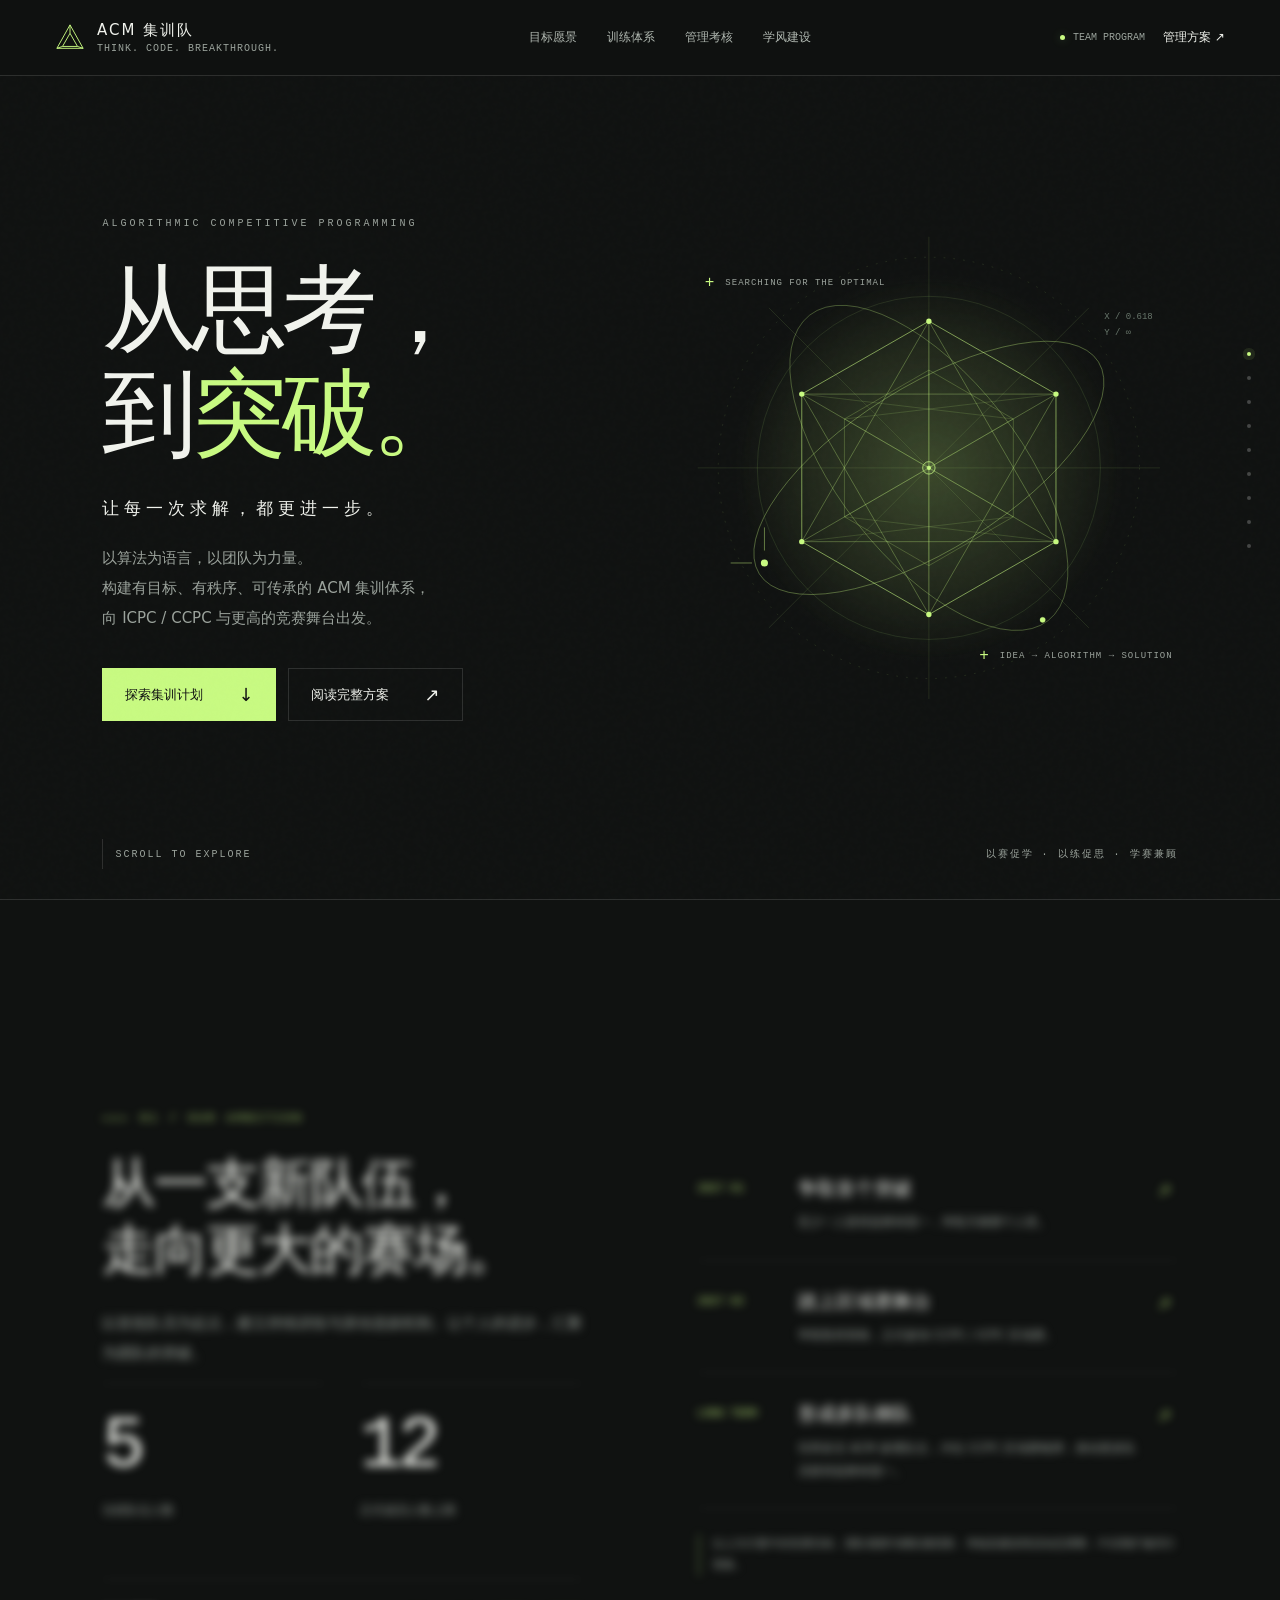
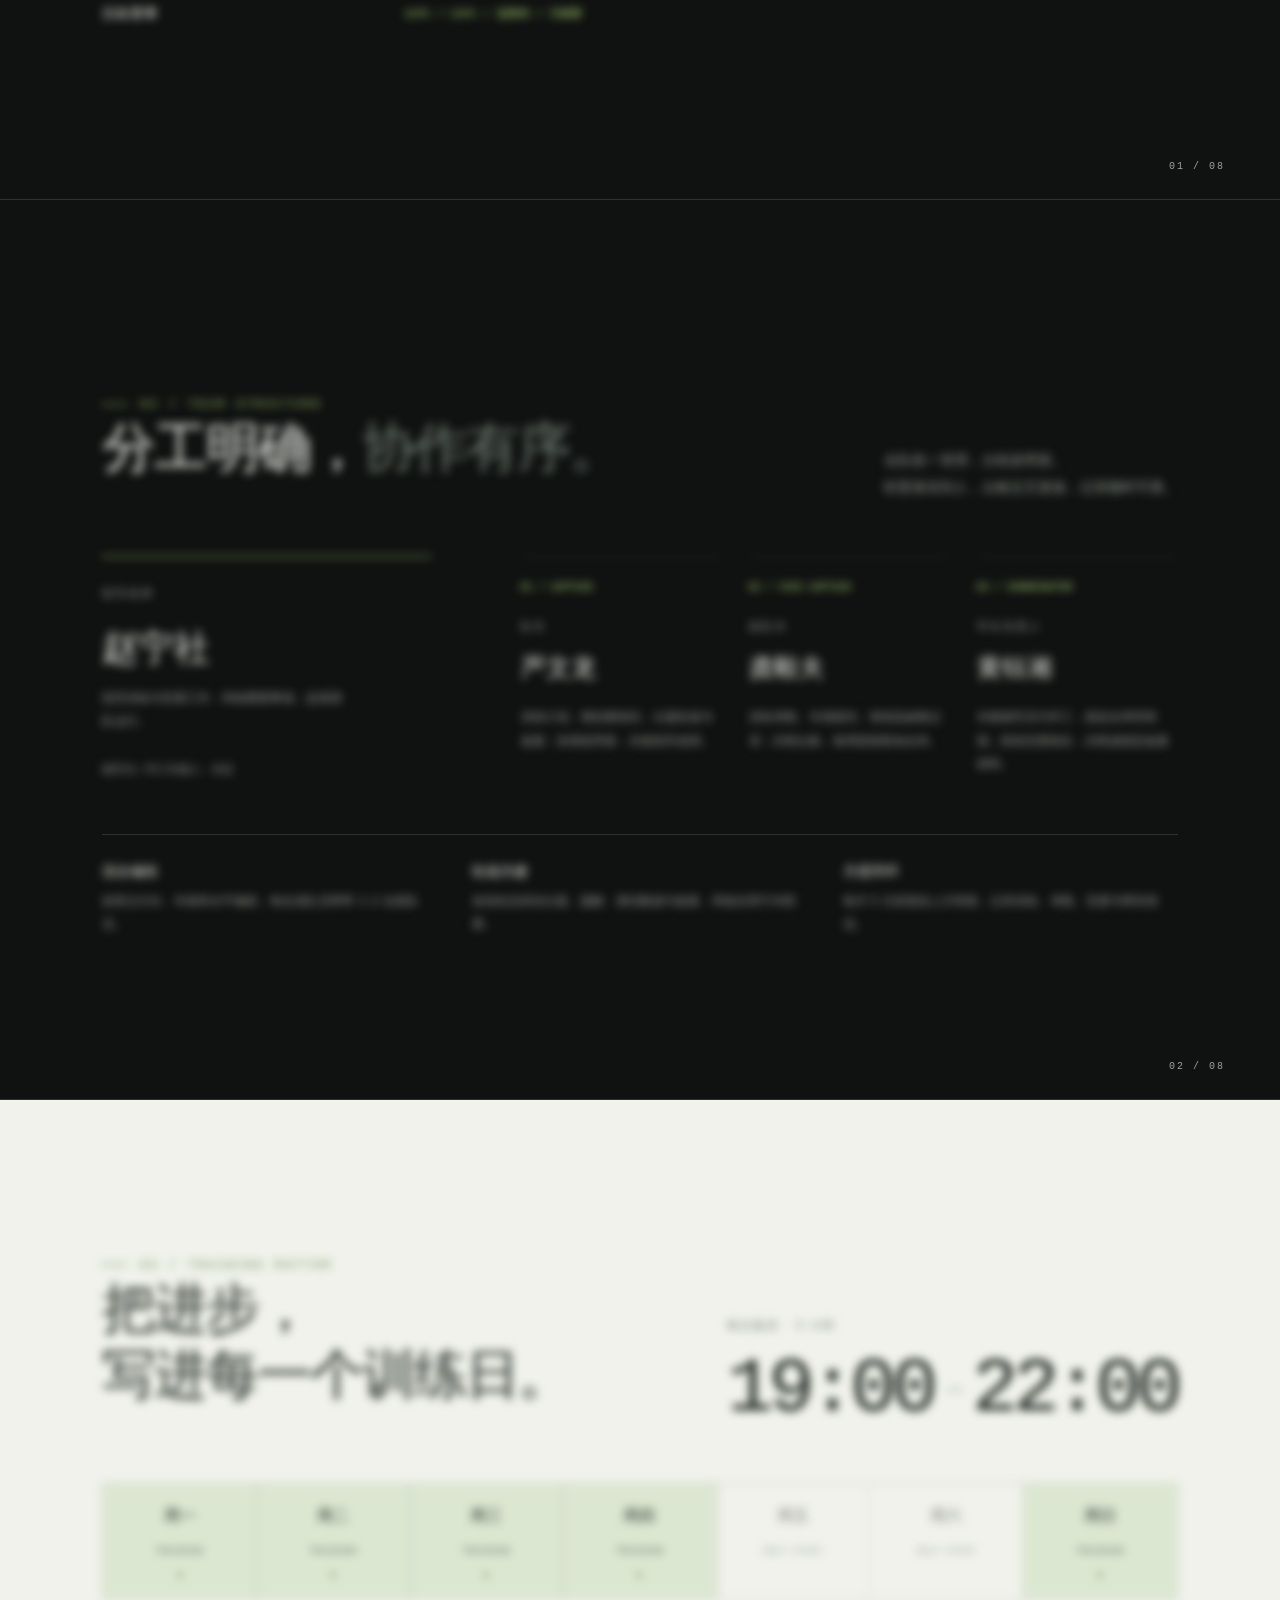
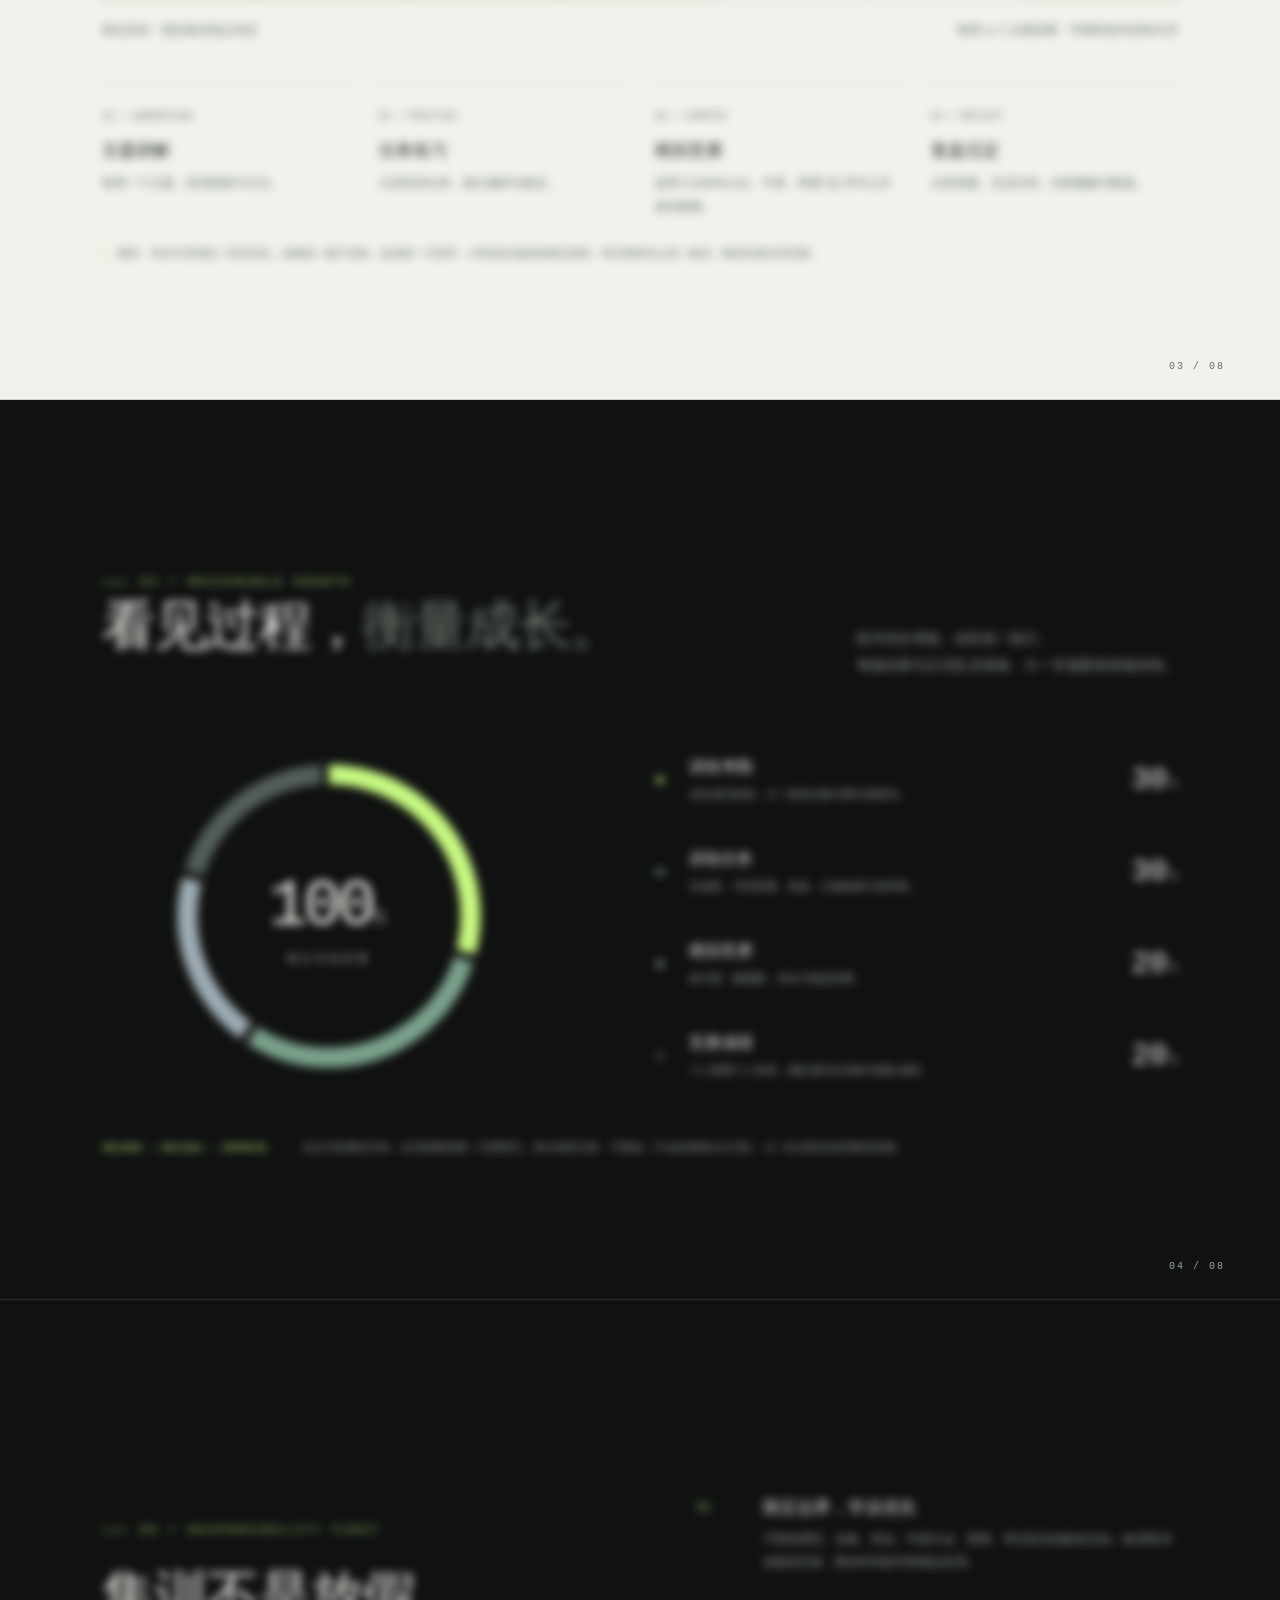
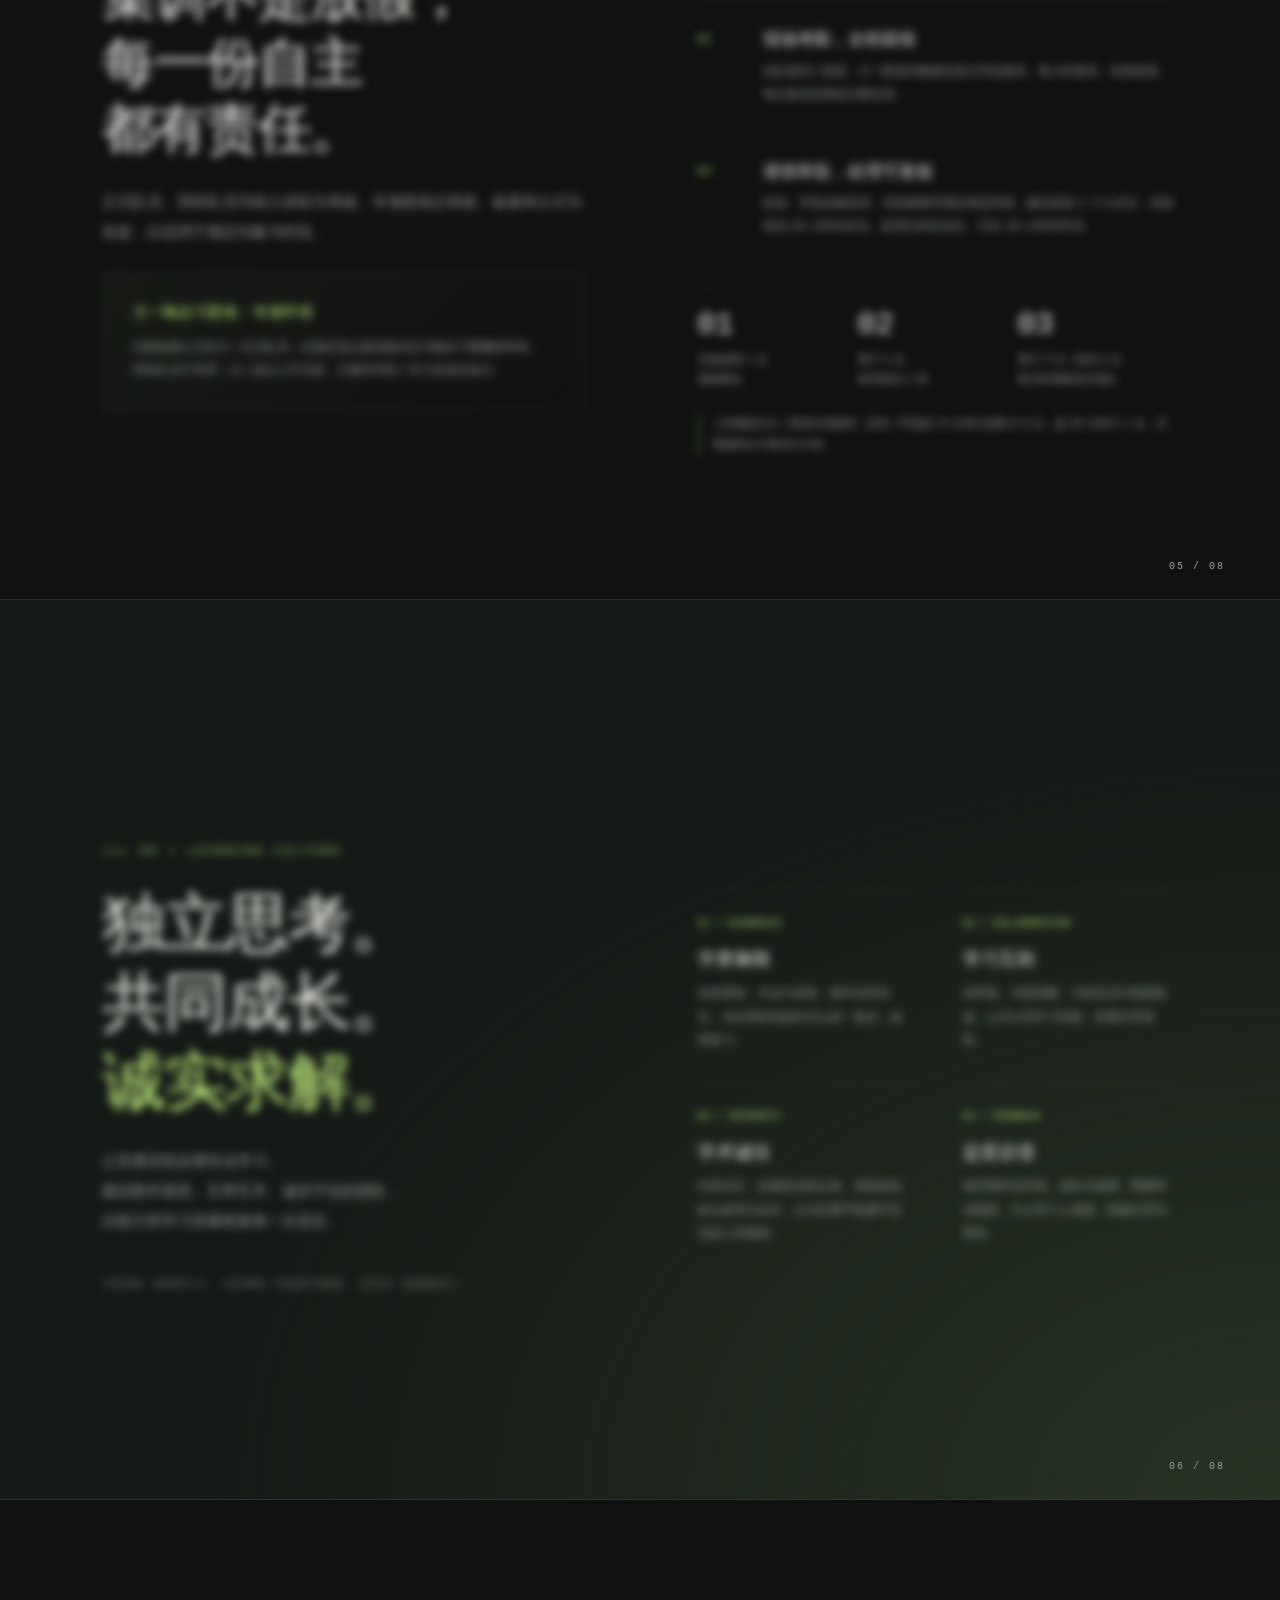
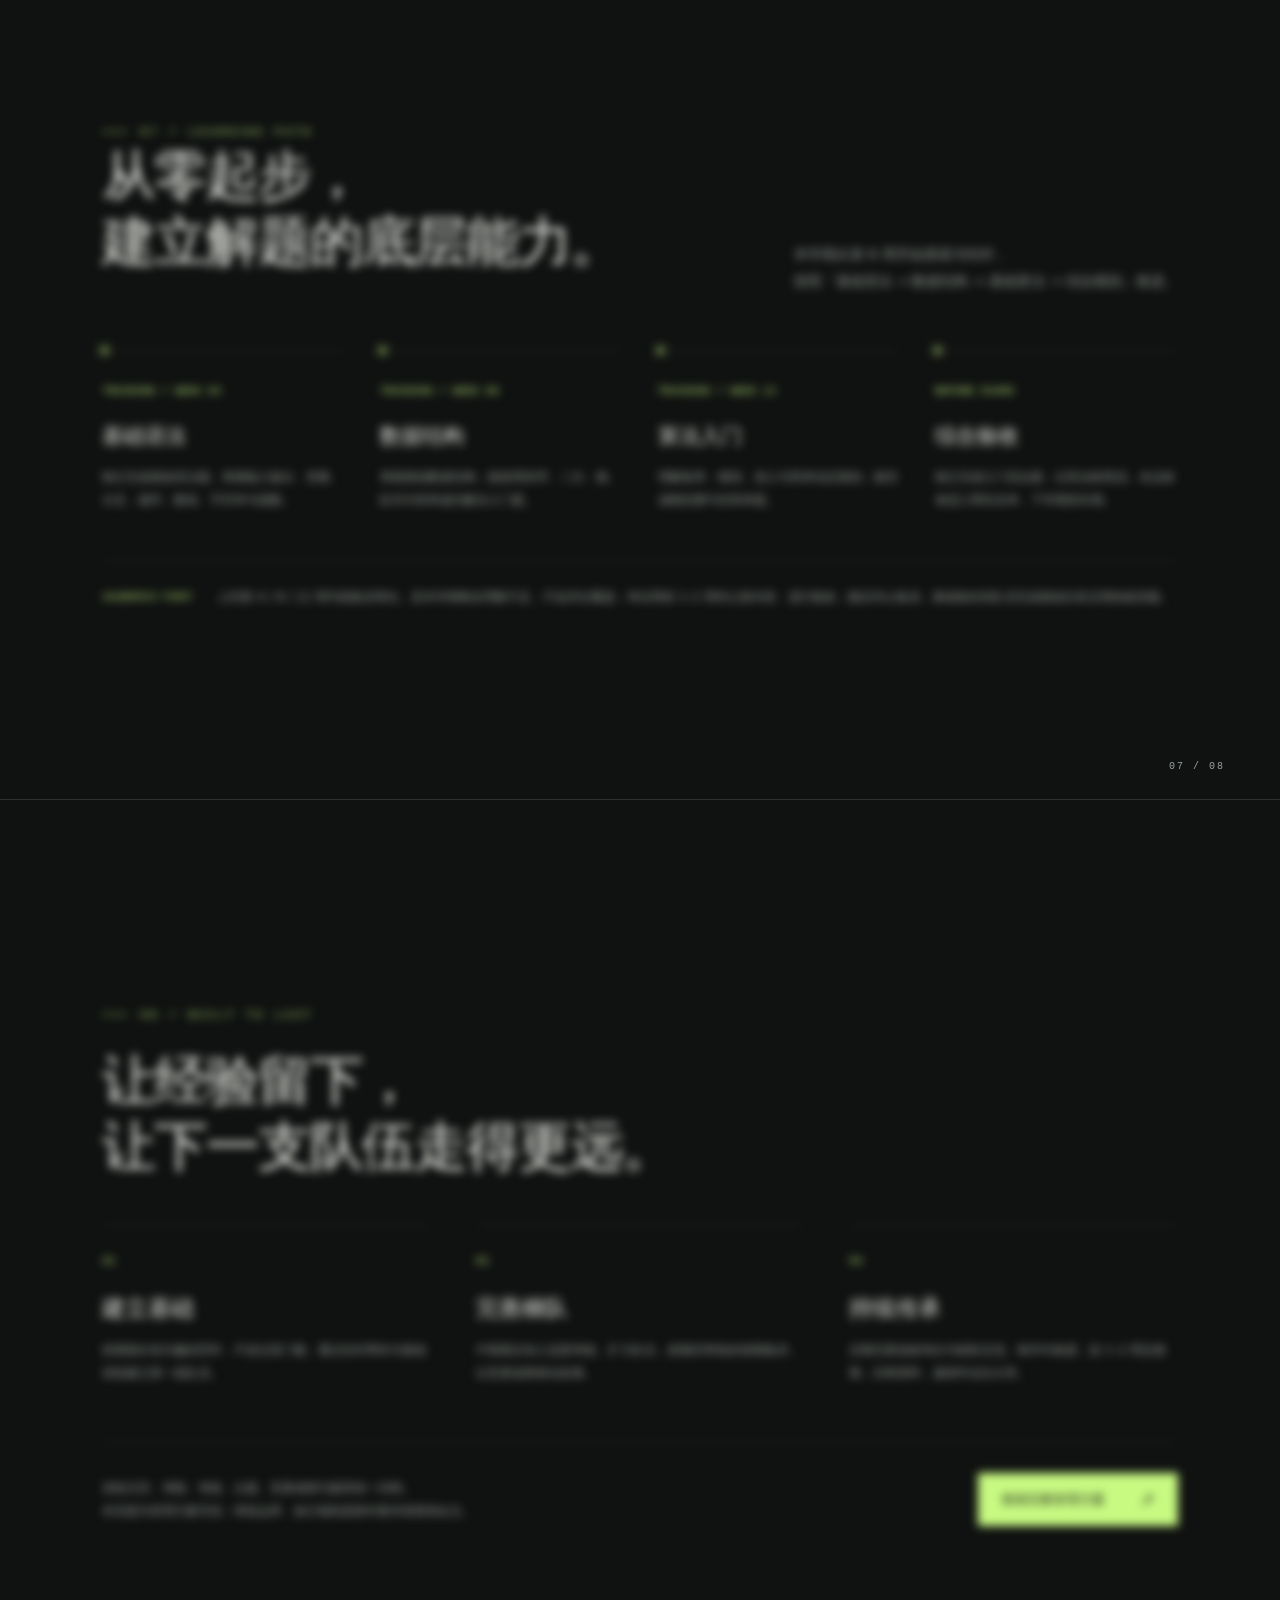
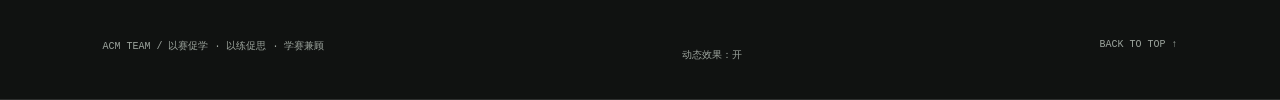
==== index.html @ f0e820d7 "Publish ACM team presentation website" ====
<!doctype html>
<html lang="zh-CN">
<head>
  <meta charset="utf-8">
  <meta name="viewport" content="width=device-width,initial-scale=1">
  <meta name="theme-color" content="#101211">
  <meta name="description" content="ACM集训队管理方案：以赛促学，以练促思。训练规划、组织管理、考核机制、学风建设与梯队传承。">
  <title>ACM 集训队 · 从思考，到突破</title>
  <style>
    :root{--bg:#101211;--fg:#f1f3ed;--muted:#9bA39c;--line:#ffffff20;--accent:#c8fa82;--mono:ui-monospace,SFMono-Regular,Consolas,monospace;--ease:cubic-bezier(.2,.75,.2,1)}
    *{box-sizing:border-box}html{scroll-behavior:smooth;scroll-snap-type:y proximity;scroll-padding-top:76px}body{margin:0;background:var(--bg);color:var(--fg);font-family:Inter,"PingFang SC","Microsoft YaHei",system-ui,sans-serif;-webkit-font-smoothing:antialiased}body:before{content:"";position:fixed;inset:0;pointer-events:none;opacity:.025;background-image:url("data:image/svg+xml,%3Csvg viewBox='0 0 180 180' xmlns='http://www.w3.org/2000/svg'%3E%3Cfilter id='n'%3E%3CfeTurbulence type='fractalNoise' baseFrequency='.9' numOctaves='3' stitchTiles='stitch'/%3E%3C/filter%3E%3Crect width='100%25' height='100%25' opacity='.6' filter='url(%23n)'/%3E%3C/svg%3E");z-index:10}a{color:inherit;text-decoration:none}button,input{font:inherit}button{cursor:pointer}button,a{-webkit-tap-highlight-color:transparent}button:focus-visible,a:focus-visible,input:focus-visible,summary:focus-visible{outline:2px solid var(--accent);outline-offset:6px}button{color:inherit}::selection{background:var(--accent);color:var(--bg)}.skip{position:fixed;top:-60px;left:24px;background:var(--accent);color:var(--bg);padding:12px;z-index:100}.skip:focus{top:12px}
    header{position:fixed;inset:0 0 auto;height:76px;display:flex;align-items:center;justify-content:space-between;padding:0 4.3vw;border-bottom:1px solid var(--line);background:#101211cc;backdrop-filter:blur(20px);z-index:40}.brand{display:flex;align-items:center;gap:12px;font-size:15px;letter-spacing:2px}.brand svg{width:30px;height:30px}.brand small{font:10px var(--mono);color:var(--muted);letter-spacing:1px;display:block;margin-top:3px}nav{display:flex;gap:30px;font-size:12px;color:#b1b8b1}nav a:hover,nav a.active{color:var(--accent)}.header-actions{display:flex;gap:18px;align-items:center}.text-button{border:0;background:none;padding:9px 0;font-size:12px}.text-button:hover{color:var(--accent)}.pill{display:flex;align-items:center;gap:8px;font:10px var(--mono);color:var(--muted)}.dot{width:5px;height:5px;background:var(--accent);border-radius:50%;box-shadow:0 0 10px #c8fa8250}.menu-toggle{display:none;background:none;border:0;font-size:19px}.progress{position:fixed;top:75px;left:0;width:100%;height:2px;background:var(--accent);transform:scaleX(0);transform-origin:left;z-index:45}.side-nav{position:fixed;right:22px;top:50%;transform:translateY(-50%);z-index:35;display:grid;gap:16px}.side-nav a{width:18px;height:8px;display:flex;align-items:center;justify-content:center}.side-nav a:after{content:"";width:4px;height:4px;border-radius:50%;background:#ffffff38;transition:.35s}.side-nav a.active:after{background:var(--accent);box-shadow:0 0 0 4px #c8fa8218}.section-number{position:absolute;right:4.3vw;bottom:27px;color:var(--muted);font:10px var(--mono);letter-spacing:2px}.panel{position:relative;min-height:100svh;padding:126px max(8vw,28px) 90px;display:flex;align-items:center;scroll-snap-align:start;overflow:hidden;border-bottom:1px solid var(--line)}.inner{width:100%;max-width:1320px;margin:auto}.eyebrow{font:11px var(--mono);letter-spacing:3px;color:var(--accent);display:flex;align-items:center;gap:13px;margin:0 0 27px}.eyebrow:before{content:"";width:25px;height:1px;background:currentColor}h1,h2,h3,p{margin-top:0}h1{font-size:clamp(60px,7.4vw,112px);line-height:1.1;font-weight:500;letter-spacing:-5px;margin-bottom:27px}h2{font-size:clamp(36px,4.2vw,62px);line-height:1.23;font-weight:500;letter-spacing:-2px;margin-bottom:25px}h3{font-size:19px;font-weight:500;line-height:1.6}p{font-size:14px;line-height:1.95;color:var(--muted)}.lead{font-size:15px;max-width:520px;line-height:2}.accent{color:var(--accent)}.dim{color:#6e7970}.btn{display:inline-flex;align-items:center;justify-content:space-between;gap:35px;padding:15px 22px;border:1px solid var(--line);background:transparent;font-size:13px;transition:background .25s,transform .25s,border-color .25s}.btn:hover{transform:translateY(-3px);border-color:var(--accent)}.btn.primary{background:var(--accent);border-color:var(--accent);color:var(--bg)}.btn.primary:hover{background:#ddffa9}.btn b{font-size:18px;font-weight:400}.actions{display:flex;gap:12px;margin-top:35px;flex-wrap:wrap}.mono{font-family:var(--mono)}
    .hero{padding-top:130px}.hero .inner{display:grid;grid-template-columns:1.12fr 1fr;align-items:center;gap:20px}.hero-copy{position:relative;z-index:2}.hero .tag{font:10px var(--mono);letter-spacing:3px;color:var(--muted);margin-bottom:28px}.hero h1 span{display:block}.hero-sub{font-size:17px;letter-spacing:5px;color:var(--fg);margin-bottom:18px}.hero-footer{position:absolute;left:8vw;right:8vw;bottom:30px;display:flex;justify-content:space-between;align-items:center;font:10px var(--mono);letter-spacing:2px;color:var(--muted)}.scroll-hint{display:flex;align-items:center;gap:12px}.scroll-line{height:30px;width:1px;background:var(--line);position:relative;overflow:hidden}.scroll-line:after{content:"";position:absolute;inset:-30px 0 auto;height:30px;background:var(--accent);animation:scrollFlow 2.8s infinite}.hero-visual{position:relative;aspect-ratio:1/1;max-width:550px;width:100%;justify-self:end}.hero-visual:before{content:"";position:absolute;inset:10%;border-radius:50%;background:radial-gradient(circle,#c8fa8210,transparent 68%);filter:blur(10px)}.hero-visual svg{height:100%;width:100%;overflow:visible}.orbital{transform-origin:280px 280px;animation:orbit 65s linear infinite}.orbital.reverse{animation-direction:reverse;animation-duration:90s}.core{transform-origin:280px 280px;animation:breathe 7s ease-in-out infinite}.visual-label{position:absolute;display:flex;align-items:center;gap:10px;color:var(--muted);font:9px var(--mono);letter-spacing:1px}.visual-label.top{top:11%;left:5%}.visual-label.bottom{bottom:11%;right:1%}.visual-label:before{content:"+";color:var(--accent);font-size:16px}.hero-visual .coordinate{position:absolute;right:5%;top:18%;font:9px var(--mono);line-height:1.8;color:#69776c}
    .split{display:grid;grid-template-columns:1fr 1fr;gap:9vw;align-items:center}.section-head{display:flex;justify-content:space-between;align-items:end;gap:45px;margin-bottom:50px}.section-head p{max-width:420px;margin-bottom:5px}.stats{display:grid;grid-template-columns:1fr 1fr;gap:35px}.stat{border-top:1px solid var(--line);padding:22px 0}.stat strong{font:clamp(42px,5.6vw,76px) var(--mono);font-weight:300;letter-spacing:-5px}.stat strong small{font-size:22px;letter-spacing:0;margin-left:5px}.stat p{margin:11px 0 0;font-size:12px}.big-goal{margin-top:34px;padding-top:25px;border-top:1px solid var(--line);display:flex;align-items:center;justify-content:space-between;font-size:14px}.big-goal .mono{font-size:11px;color:var(--accent)}.note{font-size:11px;line-height:1.9;color:var(--muted);padding-left:13px;border-left:2px solid #c8fa8250;margin-top:25px}.goal-list{display:grid;gap:0}.goal-item{padding:25px 0;border-bottom:1px solid var(--line);display:grid;grid-template-columns:80px 1fr 20px;gap:20px}.goal-item .year{font:11px var(--mono);color:var(--accent);padding-top:9px}.goal-item h3{margin-bottom:8px}.goal-item p{font-size:12px;margin:0}.goal-item .arrow{padding-top:8px;color:var(--accent)}
    .org{display:grid;grid-template-columns:1fr 2fr;gap:7vw}.mentor{padding-top:25px;border-top:1px solid var(--accent)}.mentor .role,.person .role{font-size:11px;letter-spacing:2px;color:var(--muted)}.mentor h3{font-size:36px;margin:18px 0 10px}.mentor p{font-size:12px;max-width:250px}.pending{font-size:11px;color:var(--muted);margin-top:28px}.people{display:grid;grid-template-columns:repeat(3,1fr);gap:27px}.person{padding-top:25px;border-top:1px solid var(--line)}.person .index{font:10px var(--mono);color:var(--accent);display:block;margin-bottom:22px}.person h3{font-size:25px;margin:14px 0 18px}.person p{font-size:12px}.org-bottom{margin-top:45px;padding-top:25px;border-top:1px solid var(--line);display:flex;justify-content:space-between;gap:35px}.org-bottom div{flex:1}.org-bottom h3{font-size:14px;margin-bottom:8px}.org-bottom p{font-size:12px;margin:0}
    .schedule{background:#f0f2eb;color:#18201a;--muted:#606e61;--line:#18201a28;--accent:#476c26}.schedule .week{display:grid;grid-template-columns:repeat(7,1fr);border:1px solid var(--line);margin:35px 0 22px}.day{padding:22px 10px;text-align:center;border-right:1px solid var(--line)}.day:last-child{border:0}.day b{font-size:16px;font-weight:500;display:block;margin-bottom:12px}.day span{font:10px var(--mono);color:var(--muted)}.day.training{background:#dce7d2}.day .day-dot{width:4px;height:4px;background:#476c26;display:block;border-radius:50%;margin:15px auto 0}.day.rest{opacity:.55}.schedule-meta{display:flex;justify-content:space-between;gap:25px;font-size:12px;color:var(--muted)}.time{font-size:clamp(46px,6vw,85px);letter-spacing:-5px;font-weight:300;white-space:nowrap}.time span{font-size:24px;color:#9da79b;display:inline-block;vertical-align:middle;margin:0 15px}.training-flow{display:grid;grid-template-columns:repeat(4,1fr);gap:30px;margin-top:45px}.flow-item{padding-top:19px;border-top:1px solid var(--line)}.flow-item span{font:10px var(--mono);color:var(--muted)}.flow-item h3{font-size:17px;margin:14px 0 8px}.flow-item p{font-size:12px;margin:0}
    .score-layout{display:grid;grid-template-columns:1fr 1.15fr;gap:8vw;align-items:center}.score-ring{position:relative;width:min(340px,90%);aspect-ratio:1;margin:auto}.score-ring svg{width:100%;height:100%;transform:rotate(-90deg)}.score-ring circle{fill:none;stroke-width:14;stroke-dasharray:var(--dash);stroke-dashoffset:var(--offset);transition:stroke-dasharray 1.5s var(--ease)}.ring-center{position:absolute;inset:0;display:grid;place-content:center;text-align:center}.ring-center strong{font:64px var(--mono);font-weight:300;letter-spacing:-4px}.ring-center span{font-size:11px;color:var(--muted);letter-spacing:3px;margin-top:8px}.weight-row{display:grid;grid-template-columns:15px 1fr 65px;align-items:center;gap:17px;padding:20px 0;border-bottom:1px solid var(--line)}.swatch{width:6px;height:6px}.weight-row h3{font-size:16px;margin:0 0 4px}.weight-row p{font-size:11px;margin:0}.weight-row strong{font:30px var(--mono);text-align:right;font-weight:300}.weight-row strong small{font-size:12px;margin-left:3px;color:var(--muted)}.score-foot{margin-top:35px;display:flex;gap:35px;align-items:center}.score-foot span{font-size:11px;color:var(--accent);white-space:nowrap}.score-foot p{font-size:11px;margin:0}
    .boundary{padding:25px 0;border-top:1px solid var(--line);display:grid;grid-template-columns:45px 1fr;gap:20px}.boundary .n{font:11px var(--mono);color:var(--accent);padding-top:7px}.boundary h3{margin-bottom:7px;font-size:17px}.boundary p{font-size:12px;margin:0}.exemption{padding:27px 30px;border:1px solid var(--line);background:linear-gradient(135deg,#c8fa8209,transparent);margin-top:25px}.exemption h3{font-size:15px;color:var(--accent);margin-bottom:12px}.exemption p{font-size:12px;margin:0}.discipline{display:grid;grid-template-columns:repeat(3,1fr);gap:0;border-top:1px solid var(--line);margin-top:25px}.discipline div{padding:18px 10px 0 0}.discipline strong{font:30px var(--mono);font-weight:400}.discipline span{font-size:11px;color:var(--muted);display:block;line-height:1.8;margin-top:8px}
    .culture{background:radial-gradient(ellipse at 100% 100%,#283324 0,transparent 60%),#151a16}.culture h2{font-size:clamp(40px,5vw,74px)}.culture-grid{display:grid;grid-template-columns:repeat(2,1fr);gap:30px 50px}.culture-item{padding-top:20px;border-top:1px solid var(--line)}.culture-item span{font:10px var(--mono);color:var(--accent)}.culture-item h3{font-size:18px;margin:15px 0 9px}.culture-item p{font-size:12px;margin:0}.culture-caption{font:11px var(--mono);letter-spacing:2px;color:var(--muted);margin-top:42px}
    .timeline{display:grid;grid-template-columns:repeat(4,1fr);gap:35px;margin-top:50px}.milestone{position:relative;padding-top:28px;border-top:1px solid var(--line)}.milestone:before{content:"";position:absolute;top:-3px;left:0;width:5px;height:5px;background:var(--accent);box-shadow:0 0 0 5px #c8fa8210}.milestone .when{font:11px var(--mono);color:var(--accent)}.milestone h3{font-size:21px;margin:22px 0 12px}.milestone p{font-size:12px;margin:0}.semester-note{display:flex;gap:25px;border-top:1px solid var(--line);margin-top:48px;padding-top:24px;align-items:center}.semester-note strong{font:10px var(--mono);color:var(--accent);white-space:nowrap}.semester-note p{font-size:12px;margin:0}.handoff{display:grid;grid-template-columns:repeat(3,1fr);gap:45px;margin:45px 0}.handoff-item{border-top:1px solid var(--line);padding-top:23px}.handoff-item span{font:11px var(--mono);color:var(--accent)}.handoff-item h3{font-size:23px;margin:22px 0 12px}.handoff-item p{font-size:12px}.ending{display:flex;align-items:center;justify-content:space-between;padding-top:30px;border-top:1px solid var(--line);gap:30px}.ending p{font-size:12px;max-width:500px;margin:0}.footer{position:absolute;left:8vw;right:8vw;bottom:28px;display:flex;justify-content:space-between;gap:20px;font:10px var(--mono);color:var(--muted)}.footer button{font-size:10px}.footer a:hover{color:var(--accent)}
    .reveal{transition:opacity .95s var(--ease),transform .95s var(--ease),filter .95s var(--ease);transition-delay:var(--delay,0ms)}.js .panel:not(.seen) .reveal{opacity:0;transform:translateY(35px);filter:blur(5px)}.js .panel[data-enter="side"]:not(.seen) .reveal{transform:translateX(42px)}.js .panel[data-enter="scale"]:not(.seen) .reveal{transform:translateY(25px) scale(.96)}.js .panel.seen .reveal{opacity:1;transform:none;filter:none}.js .hero .hero-visual{transition:opacity 1.6s,transform 1.6s var(--ease);transition-delay:150ms}.js .hero:not(.seen) .hero-visual{opacity:0;transform:scale(.85) rotate(-8deg)}.motion-off *, .motion-off *:before,.motion-off *:after{animation:none!important;transition:none!important;scroll-behavior:auto!important}.motion-off .reveal{opacity:1!important;transform:none!important;filter:none!important}
    dialog{width:min(1040px,calc(100vw - 32px));height:min(90svh,960px);max-height:90svh;border:1px solid #ffffff28;background:#171b18;color:var(--fg);padding:0;box-shadow:0 30px 140px #0009;overflow:hidden}dialog::backdrop{background:#050806cb;backdrop-filter:blur(12px)}.reader-head{padding:23px 28px;display:flex;justify-content:space-between;align-items:center;border-bottom:1px solid var(--line);gap:15px}.reader-head strong{font-size:15px;font-weight:500}.reader-head small{font:9px var(--mono);color:var(--accent);display:block;margin-top:7px;letter-spacing:2px}.close{border:1px solid var(--line);background:none;width:34px;height:34px;font-size:19px}.reader-body{display:grid;grid-template-columns:200px 1fr;height:calc(100% - 86px)}.reader-toc{display:block;overflow:auto;padding:25px 20px;border-right:1px solid var(--line)}.reader-toc a{display:block;font-size:11px;line-height:1.8;color:var(--muted);margin-bottom:17px}.reader-toc a:hover{color:var(--accent)}.reader-article{min-width:0;overflow:auto;padding:30px 38px;scroll-behavior:smooth}.reader-article h2{font-size:23px;letter-spacing:0;line-height:1.6;margin:30px 0 18px;scroll-margin-top:20px}.reader-article h3{font-size:15px;color:var(--fg);margin:24px 0 10px}.reader-article p{font-size:13px;white-space:pre-wrap;color:#b4beb5;line-height:2;margin-bottom:14px}.reader-article .original-intro{border-bottom:1px solid var(--line);padding-bottom:20px}.reader-article .original-intro p{font-size:12px}.reader-tools{display:flex;gap:15px;align-items:center}.reader-tools a{font-size:11px;color:var(--accent)}.site-menu{position:fixed;top:76px;left:0;right:0;padding:22px 28px 30px;background:#171d18;z-index:39;border-bottom:1px solid var(--line)}.site-menu[hidden]{display:none}.site-menu a{display:block;padding:13px 0;border-bottom:1px solid var(--line);font-size:14px}.mobile-only{display:none}
    @keyframes orbit{to{transform:rotate(360deg)}}@keyframes breathe{50%{transform:scale(1.035);opacity:.8}}@keyframes scrollFlow{to{transform:translateY(70px)}}
    @media(min-width:1600px){.panel{padding-left:max(8vw,calc((100vw - 1320px)/2));padding-right:max(8vw,calc((100vw - 1320px)/2))}}
    @media(max-width:1050px){nav{gap:18px}.pill{display:none}.split,.score-layout{gap:5vw}.people{gap:18px}.org{gap:5vw;grid-template-columns:1fr 2.5fr}.hero h1{letter-spacing:-3px}.person h3{font-size:21px}.panel{padding-left:6vw;padding-right:6vw}.hero-footer,.footer{left:6vw;right:6vw}.side-nav{right:12px}.time{font-size:54px}.timeline{gap:25px}.culture-grid{gap:25px}.hero-visual{margin-right:-2vw}}
    @media(max-width:760px){html{scroll-padding-top:65px;scroll-snap-type:y proximity}header{height:65px;padding:0 23px}.progress{top:64px}.brand{font-size:13px}.brand small{font-size:8px}.brand svg{width:27px}.header-actions{gap:18px}.header-actions>.text-button{font-size:11px}nav,.side-nav{display:none}.menu-toggle{display:block}.site-menu{top:65px}.panel{padding:108px 27px 76px;min-height:100svh;overflow:hidden}.hero{padding-top:110px}.hero .inner{display:flex;flex-direction:column;align-items:stretch;gap:0}.hero h1{font-size:64px;letter-spacing:-3px;margin-bottom:20px}.hero .tag{font-size:9px;letter-spacing:2px;margin-bottom:23px}.hero-sub{font-size:13px;letter-spacing:4px}.lead{font-size:13px}.hero-copy .lead{max-width:330px}.hero-visual{width:min(80vw,340px);max-width:none;align-self:end;margin:-55px -30px -5px;opacity:.8;pointer-events:none}.hero-copy{max-width:100%}.hero-copy .actions{margin-top:22px}.btn{font-size:12px;padding:13px 18px;gap:23px}.hero-footer{bottom:23px;left:27px;right:27px;font-size:8px;letter-spacing:1px}.hero-footer>span{max-width:110px;text-align:right;line-height:1.8}.visual-label{font-size:7px}.hero-visual .coordinate{font-size:7px}.section-number{bottom:24px;font-size:9px;right:27px}h2{font-size:37px;letter-spacing:-1.5px}.eyebrow{font-size:9px;letter-spacing:2px;margin-bottom:22px}.split,.score-layout,.org{grid-template-columns:1fr;gap:33px}.section-head{display:block;margin-bottom:32px}.section-head p{font-size:12px;margin:0}.stats{gap:10px 25px}.stat{padding:16px 0}.stat strong{font-size:50px;letter-spacing:-3px}.stat p{font-size:11px}.big-goal{margin-top:20px;font-size:12px}.goal-item{padding:19px 0;grid-template-columns:64px 1fr 12px;gap:14px}.goal-item h3{font-size:16px}.goal-item p{font-size:11px}.goal-item .year{font-size:10px}.people{gap:16px}.mentor{display:grid;grid-template-columns:1fr 1fr;column-gap:20px;padding-top:18px}.mentor h3{font-size:28px;margin:10px 0}.mentor p{grid-column:2;grid-row:1/4;margin:0;font-size:11px}.pending{margin:0;font-size:10px}.person{padding-top:18px}.person h3{font-size:19px;margin:10px 0}.person .role{font-size:10px;letter-spacing:0}.person p{font-size:10px;line-height:1.9}.person .index{margin-bottom:18px}.org-bottom{margin-top:25px;padding-top:20px;gap:18px;flex-direction:column}.org-bottom div{display:grid;grid-template-columns:95px 1fr;gap:20px}.org-bottom h3{font-size:12px}.org-bottom p{font-size:11px}.time{font-size:44px;letter-spacing:-3px;margin-top:24px}.time span{font-size:19px;margin:0 9px}.schedule .week{margin-top:25px}.day{padding:15px 0}.day b{font-size:12px}.day span{font-size:8px}.day .day-dot{margin-top:10px}.schedule-meta{font-size:10px;line-height:1.8;gap:15px}.training-flow{grid-template-columns:1fr 1fr;gap:24px;margin-top:32px}.flow-item h3{font-size:15px;margin:10px 0 6px}.flow-item p{font-size:11px}.score-ring{width:220px}.ring-center strong{font-size:43px}.ring-center span{font-size:9px}.weight-row{padding:13px 0;gap:12px}.weight-row h3{font-size:14px}.weight-row p{font-size:10px}.weight-row strong{font-size:26px}.score-foot{gap:18px;align-items:start}.score-foot p{font-size:10px}.boundary{padding:19px 0;gap:10px;grid-template-columns:30px 1fr}.boundary p{font-size:11px}.boundary h3{font-size:15px}.exemption{padding:20px}.exemption p{font-size:11px}.discipline strong{font-size:25px}.discipline span{font-size:10px}.culture h2{font-size:43px}.culture-grid{gap:24px}.culture-item h3{font-size:16px}.culture-item p{font-size:11px}.culture .split{gap:40px}.culture-caption{margin-top:25px;font-size:9px}.timeline{grid-template-columns:1fr 1fr;gap:32px 24px;margin-top:35px}.milestone h3{font-size:18px;margin-top:17px}.milestone p{font-size:11px}.milestone .when{font-size:10px}.semester-note{margin-top:30px;align-items:start;gap:18px}.semester-note p{font-size:11px}.handoff{grid-template-columns:1fr;gap:20px;margin:30px 0}.handoff-item{display:grid;grid-template-columns:30px 90px 1fr;align-items:start;gap:10px;padding-top:20px}.handoff-item h3{font-size:17px;margin:0}.handoff-item span{padding-top:6px}.handoff-item p{font-size:11px;margin:0}.ending{display:block;padding-top:23px}.ending p{font-size:11px;margin-bottom:20px}.footer{left:27px;right:27px;bottom:20px;font-size:8px;align-items:center}.footer>span{max-width:200px;line-height:1.7}.footer button{font-size:9px}.reader-head{padding:18px 20px}.reader-head strong{font-size:13px}.reader-head small{font-size:8px}.reader-tools{gap:12px}.reader-tools a{font-size:10px}.reader-body{grid-template-columns:1fr;height:calc(100% - 78px)}.reader-toc{display:none}.reader-article{padding:15px 22px}.reader-article h2{font-size:19px}.reader-article p{font-size:12px}.mobile-only{display:block}}
    @media(max-width:380px){.hero h1{font-size:56px}.hero-visual{margin-top:-20px}.panel{padding-left:22px;padding-right:22px}.hero-copy .lead{max-width:100%}.people{grid-template-columns:1fr}.person{display:grid;grid-template-columns:25px 60px 1fr;gap:8px}.person .index{grid-row:1/3}.person h3{margin:0;font-size:17px}.person p{grid-column:3;grid-row:1/3;margin:0}.person .role{grid-column:2}.time{font-size:38px}}
    @media(prefers-reduced-motion:reduce){html{scroll-behavior:auto}*,*:before,*:after{animation:none!important;transition:none!important}.js .panel .reveal,.js .hero .hero-visual{opacity:1!important;transform:none!important;filter:none!important}}
    @media print{header,.side-nav,.progress,.hero-visual,.actions,.section-number,.footer,dialog{display:none!important}html{scroll-snap-type:none}body,.panel{background:white!important;color:black!important}.panel{min-height:0;padding:35px;break-inside:avoid}p{color:#444!important}.reveal{opacity:1!important;transform:none!important;filter:none!important}}
  </style>
</head>
<body>
  <a class="skip" href="#vision">跳到主要内容</a>
  <header>
    <a class="brand" href="#home" aria-label="ACM集训队首页"><svg viewBox="0 0 32 32" fill="none" aria-hidden="true"><path d="M16 2 30 27H2L16 2Z" stroke="#c8fa82"/><path d="m16 11 8 14H8l8-14Z" stroke="#c8fa82"/><path d="M16 2v9M2 27l6-2m22 2-6-2" stroke="#c8fa82"/></svg><span>ACM 集训队<small>THINK. CODE. BREAKTHROUGH.</small></span></a>
    <nav aria-label="主导航"><a href="#vision">目标愿景</a><a href="#training">训练体系</a><a href="#assessment">管理考核</a><a href="#culture">学风建设</a></nav>
    <div class="header-actions"><span class="pill"><i class="dot"></i> TEAM PROGRAM</span><button class="text-button" data-reader>管理方案 ↗</button><button class="menu-toggle" aria-label="打开导航菜单" aria-expanded="false" aria-controls="mobile-menu">☰</button></div>
  </header>
  <div class="progress" aria-hidden="true"></div>
  <div class="site-menu" id="mobile-menu" hidden><a href="#vision">01 · 目标愿景</a><a href="#organization">02 · 组织管理</a><a href="#training">03 · 训练体系</a><a href="#assessment">04 · 管理考核</a><a href="#rules">05 · 纪律与豁免</a><a href="#culture">06 · 学风建设</a><a href="#learning">07 · 教学路线</a><a href="#legacy">08 · 梯队传承</a></div>
  <aside class="side-nav" aria-label="章节导航"></aside>
  <main>
    <section class="panel hero" id="home" aria-label="首页" data-title="首页">
      <div class="inner">
        <div class="hero-copy"><p class="tag reveal">ALGORITHMIC COMPETITIVE PROGRAMMING</p><h1 class="reveal" style="--delay:90ms"><span>从思考，</span><span>到<span class="accent" style="display:inline">突破。</span></span></h1><p class="hero-sub reveal" style="--delay:180ms">让每一次求解，都更进一步。</p><p class="lead reveal" style="--delay:250ms">以算法为语言，以团队为力量。<br>构建有目标、有秩序、可传承的 ACM 集训体系，<br>向 ICPC / CCPC 与更高的竞赛舞台出发。</p><div class="actions reveal" style="--delay:320ms"><a class="btn primary" href="#vision">探索集训计划 <b>↓</b></a><button class="btn" data-reader>阅读完整方案 <b>↗</b></button></div></div>
        <div class="hero-visual" aria-hidden="true"><svg viewBox="0 0 560 560" fill="none"><defs><radialGradient id="glow"><stop stop-color="#c8fa82" stop-opacity=".19"/><stop offset="1" stop-color="#c8fa82" stop-opacity="0"/></radialGradient></defs><circle cx="280" cy="280" r="220" fill="url(#glow)"/><g stroke="#c8fa82" stroke-opacity=".12"><path d="M20 280h520M280 20v520"/><circle cx="280" cy="280" r="237" stroke-dasharray="2 9"/><circle cx="280" cy="280" r="193"/><path d="M100 100 460 460M100 460 460 100"/></g><g class="orbital" stroke="#c8fa82" stroke-opacity=".35"><ellipse cx="280" cy="280" rx="225" ry="92" transform="rotate(-32 280 280)"/><circle cx="95" cy="387" r="4" fill="#c8fa82" stroke="none"/><path d="M95 373v-26m-14 40H57" stroke-opacity=".5"/></g><g class="orbital reverse" stroke="#c8fa82" stroke-opacity=".3"><ellipse cx="280" cy="280" rx="218" ry="102" transform="rotate(52 280 280)"/><circle cx="408" cy="451" r="3" fill="#c8fa82"/></g><g class="core" stroke="#c8fa82" stroke-width=".85"><path d="m280 115 143 82v166l-143 82-143-82V197l143-82Z" stroke-opacity=".75"/><path d="m280 115 143 248H137L280 115Zm0 330L137 197h286L280 445Zm-143-248 286 166M423 197 137 363M280 115v330" stroke-opacity=".4"/><path d="m280 170 95 55v110l-95 55-95-55V225l95-55Z" stroke-opacity=".3"/><path d="m185 225 190 110m0-110L185 335m95-165v220M137 197l238 28M423 197l-238 28M137 363l238-28M423 363l-238-28" stroke-opacity=".2"/><circle cx="280" cy="280" r="7" fill="#c8fa82" fill-opacity=".1"/><circle cx="280" cy="280" r="2" fill="#c8fa82"/><g fill="#c8fa82" stroke="none"><circle cx="280" cy="115" r="3"/><circle cx="423" cy="197" r="3"/><circle cx="423" cy="363" r="3"/><circle cx="280" cy="445" r="3"/><circle cx="137" cy="363" r="3"/><circle cx="137" cy="197" r="3"/></g></g></svg><span class="visual-label top">SEARCHING FOR THE OPTIMAL</span><span class="visual-label bottom">IDEA → ALGORITHM → SOLUTION</span><span class="coordinate">X / 0.618<br>Y / ∞</span></div>
      </div><div class="hero-footer"><a class="scroll-hint" href="#vision"><i class="scroll-line"></i> SCROLL TO EXPLORE</a><span>以赛促学 · 以练促思 · 学赛兼顾</span></div>
    </section>
    <section class="panel" id="vision" data-title="目标愿景" data-enter="side"><div class="inner split"><div><p class="eyebrow reveal">01 / OUR AMBITION</p><h2 class="reveal">从一支新队伍，<br>走向更大的赛场。</h2><p class="lead reveal">以首批队员为起点，建立持续训练与滚动选拔机制。让个人的进步，汇聚为团队的突破。</p><div class="stats reveal"><div class="stat"><strong data-count="5">5</strong><p>当前队伍人数</p></div><div class="stat"><strong data-count="12">12</strong><p>正式成员人数上限</p></div></div><div class="big-goal reveal"><span>目标赛事</span><span class="mono">ICPC / CCPC / 蓝桥杯 / 天梯赛</span></div></div><div><div class="goal-list"><div class="goal-item reveal" style="--delay:120ms"><span class="year">2027 H1</span><div><h3>争取首个突破</h3><p>至少一人获得蓝桥杯国一，争取天梯赛个人奖。</p></div><span class="arrow">↗</span></div><div class="goal-item reveal" style="--delay:220ms"><span class="year">2027 H2</span><div><h3>踏上区域赛舞台</h3><p>争取取得资格，正式参加 CCPC / ICPC 区域赛。</p></div><span class="arrow">↗</span></div><div class="goal-item reveal" style="--delay:320ms"><span class="year">LONG TERM</span><div><h3>形成多队梯队</h3><p>培养多支 ACM 参赛队伍，冲击 CCPC 区域赛银牌，推动更多队员获得蓝桥杯国一。</p></div><span class="arrow">↗</span></div></div><p class="note reveal" style="--delay:400ms">以上为方案中的竞赛目标。团队规模与梯队随招新、考核及建设情况动态调整，中后期扩编另行报备。</p></div></div><span class="section-number">01 / 08</span></section>
    <section class="panel" id="organization" data-title="组织管理" data-enter="scale"><div class="inner"><div class="section-head"><div><p class="eyebrow reveal">02 / TEAM STRUCTURE</p><h2 class="reveal">分工明确，<span class="dim">协作有序。</span></h2></div><p class="reveal">全队统一管理，分组老带新。<br>职责落实到人，台账交叉复核，记录随时可查。</p></div><div class="org"><div class="mentor reveal"><span class="role">指导老师</span><h3>赵宁社</h3><p>指导训练与竞赛工作，审核重要事项，监督团队运行。</p><div class="pending">辅导员 / 学工对接人 · 待定</div></div><div class="people"><div class="person reveal" style="--delay:100ms"><span class="index">01 / CAPTAIN</span><span class="role">队长</span><h3>严文龙</h3><p>训练计划、模拟赛组织、出题轮值与备案；协调老带新，对接指导老师。</p></div><div class="person reveal" style="--delay:200ms"><span class="index">02 / VICE CAPTAIN</span><span class="role">副队长</span><h3>龚毅夫</h3><p>训练考勤、专项签到、请假及缺勤记录；归档台账，每周更新豁免名单。</p></div><div class="person reveal" style="--delay:300ms"><span class="index">03 / COORDINATOR</span><span class="role">学生负责人</span><h3>黄钰湘</h3><p>对接辅导员与学工，报送名单和简报，联络竞赛报名，归档成绩及备案材料。</p></div></div></div><div class="org-bottom"><div class="reveal" style="--delay:350ms"><h3>混合编组</h3><p>按算法方向、年级和水平编组，每名老队员帮带 1–2 名新队员。</p></div><div class="reveal" style="--delay:430ms"><h3>轮值共建</h3><p>各组轮流承担出题、题解、测试数据与备案，审核后用于内部赛。</p></div><div class="reveal" style="--delay:510ms"><h3>月度闭环</h3><p>每月 5 日前报送上月简报，记录训练、考勤、竞赛与帮扶情况。</p></div></div></div><span class="section-number">02 / 08</span></section>
    <section class="panel schedule" id="training" data-title="训练体系" data-enter="side"><div class="inner"><div class="section-head"><div><p class="eyebrow reveal">03 / TRAINING RHYTHM</p><h2 class="reveal">把进步，<br>写进每一个训练日。</h2></div><div class="reveal"><p style="font-size:11px;letter-spacing:2px;margin-bottom:10px">每次集训 · 3 小时</p><div class="time mono">19:00<span>—</span>22:00</div></div></div><div class="week reveal" style="--delay:120ms"><div class="day training"><b>周一</b><span>TRAINING</span><i class="day-dot"></i></div><div class="day training"><b>周二</b><span>TRAINING</span><i class="day-dot"></i></div><div class="day training"><b>周三</b><span>TRAINING</span><i class="day-dot"></i></div><div class="day training"><b>周四</b><span>TRAINING</span><i class="day-dot"></i></div><div class="day rest"><b>周五</b><span>SELF STUDY</span></div><div class="day rest"><b>周六</b><span>SELF STUDY</span></div><div class="day training"><b>周日</b><span>TRAINING</span><i class="day-dot"></i></div></div><div class="schedule-meta reveal"><span>暂定安排 · 固定集训地点待定</span><span>每周 ≥ 1 次模拟赛 · 学期初发布训练日历</span></div><div class="training-flow"><div class="flow-item reveal" style="--delay:180ms"><span>01 / UNDERSTAND</span><h3>主题讲解</h3><p>每周一个主题，讲清思路与方法。</p></div><div class="flow-item reveal" style="--delay:260ms"><span>02 / PRACTICE</span><h3>任务练习</h3><p>分层安排任务，独立编码与验证。</p></div><div class="flow-item reveal" style="--delay:340ms"><span>03 / COMPETE</span><h3>模拟竞赛</h3><p>使用 Codeforces、牛客、希冀 OJ 等可公开查询赛事。</p></div><div class="flow-item reveal" style="--delay:420ms"><span>04 / REFLECT</span><h3>复盘沉淀</h3><p>分析错题、交流代码，归档题解与数据。</p></div></div><p class="note reveal" style="--delay:480ms">课程、考试与学院统一安排优先。假期前一晚不训练，收假前一天照常；冲突或未返校按规定请假。考试周前停止统一集训，晚训结束结伴回寝。</p></div><span class="section-number">03 / 08</span></section>
    <section class="panel" id="assessment" data-title="管理考核" data-enter="scale"><div class="inner"><div class="section-head"><div><p class="eyebrow reveal">04 / MEASURABLE GROWTH</p><h2 class="reveal">看见过程，<span class="dim">衡量成长。</span></h2></div><p class="reveal">按月综合考核，全队统一执行。<br>考核结果与正式队员资格、大一专项豁免资格挂钩。</p></div><div class="score-layout"><div class="reveal"><div class="score-ring" role="img" aria-label="建议月度考核权重：考勤30%、训练任务30%、模拟赛20%、竞赛成绩20%"><svg viewBox="0 0 240 240"><circle cx="120" cy="120" r="100" stroke="#ffffff0a" style="--dash:628.32;--offset:0"/><circle cx="120" cy="120" r="100" stroke="#c8fa82" style="--dash:182.5 445.82;--offset:0"/><circle cx="120" cy="120" r="100" stroke="#7ba28c" style="--dash:182.5 445.82;--offset:-188.5"/><circle cx="120" cy="120" r="100" stroke="#9eacb5" style="--dash:119.66 508.66;--offset:-377"/><circle cx="120" cy="120" r="100" stroke="#535f59" style="--dash:119.66 508.66;--offset:-502.66"/></svg><div class="ring-center"><strong>100<span style="font-size:22px">%</span></strong><span>建议考核权重</span></div></div></div><div><div class="weight-row reveal" style="--delay:100ms"><i class="swatch" style="background:#c8fa82"></i><div><h3>训练考勤</h3><p>全队签到签退，大一豁免对象另看专项签到。</p></div><strong>30<small>%</small></strong></div><div class="weight-row reveal" style="--delay:180ms"><i class="swatch" style="background:#7ba28c"></i><div><h3>训练任务</h3><p>完成度、代码质量、复盘、出题备案与老带新。</p></div><strong>30<small>%</small></strong></div><div class="weight-row reveal" style="--delay:260ms"><i class="swatch" style="background:#9eacb5"></i><div><h3>模拟竞赛</h3><p>参与度、解题数、排名与复盘质量。</p></div><strong>20<small>%</small></strong></div><div class="weight-row reveal" style="--delay:340ms"><i class="swatch" style="background:#535f59"></i><div><h3>竞赛成绩</h3><p>个人赛看个人表现，团队赛结合贡献与团队成绩。</p></div><strong>20<small>%</small></strong></div></div></div><div class="score-foot reveal" style="--delay:430ms"><span class="mono">RECORD → REVIEW → IMPROVE</span><p>无正式竞赛的月份，以内部模拟赛 / 月赛替代。加分须有记录、可复核；不达标者移出正式队，大一队员同步收回豁免资格。</p></div></div><span class="section-number">04 / 08</span></section>
    <section class="panel" id="rules" data-title="纪律与豁免" data-enter="side"><div class="inner split"><div><p class="eyebrow reveal">05 / RESPONSIBILITY FIRST</p><h2 class="reveal">集训不是放假，<br>每一份自主<br>都有责任。</h2><p class="lead reveal">正式队员、旁听队员均纳入训练与考核。专项豁免以审核、备案和公示为前提，仅适用于规定对象与时段。</p><div class="exemption reveal"><h3>大一晚自习豁免 · 专项申请</h3><p>仅限备案公示的大一正式队员，在固定地点参加集训且与晚自习重叠的时段。旁听队员不享受；大二及以上不涉及。方案经学院 / 学工批准后执行。</p></div></div><div><div class="boundary reveal" style="--delay:100ms"><span class="n">01</span><div><h3>限定边界，学业优先</h3><p>不豁免课堂、实验、班会、年级大会、查寝、考试及其他集体活动。集训取消或提前结束，剩余时间按学院规定处理。</p></div></div><div class="boundary reveal" style="--delay:200ms"><span class="n">02</span><div><h3>现场考勤，全程留痕</h3><p>全队签到 / 签退；大一豁免对象建议执行开始签到、每小时签到、结束签退。每次集训后报送出勤名单。</p></div></div><div class="boundary reveal" style="--delay:300ms"><span class="n">03</span><div><h3>请假审批，处理可复核</h3><p>疾病、学院必修安排、突发家事等需证明及审批，建议提前 1 个工作日，突发情况 24 小时内补证。处理记录告知后，可在 24 小时内申诉。</p></div></div><div class="discipline reveal" style="--delay:400ms"><div><strong>01</strong><span>无故缺勤 1 次<br>通报警告</span></div><div><strong>02</strong><span>累计 2 次<br>暂停豁免 1 周</span></div><div><strong>03</strong><span>累计 3 次 / 连续 2 次<br>取消学期豁免并退队</span></div></div><p class="note reveal">上列阈值为大一豁免专项规则；迟到 / 早退超 15 分钟计缺勤 0.5 次，超 30 分钟计 1 次。完整规则以方案原文为准。</p></div></div><span class="section-number">05 / 08</span></section>
    <section class="panel culture" id="culture" data-title="学风建设" data-enter="scale"><div class="inner split"><div><p class="eyebrow reveal">06 / LEARNING CULTURE</p><h2 class="reveal">独立思考。<br>共同成长。<br><span class="accent">诚实求解。</span></h2><p class="lead reveal">让竞赛训练反哺专业学习。<br>建设勤学善思、互帮互学、诚实守信的团队，<br>以能力和学习质量检验每一次进步。</p><div class="culture-caption reveal">THINK DEEPLY. LEARN TOGETHER. STAY HONEST.</div></div><div class="culture-grid"><div class="culture-item reveal" style="--delay:100ms"><span>01 / ACADEMICS</span><h3>学赛兼顾</h3><p>统筹课程、作业与训练。教学安排优先，考试周前缩减并停止统一集训，保障复习。</p></div><div class="culture-item reveal" style="--delay:200ms"><span>02 / COLLABORATION</span><h3>学习互助</h3><p>老带新、专题讲解、代码交流与错题复盘；公开分享学习经验，积累共享资料。</p></div><div class="culture-item reveal" style="--delay:300ms"><span>03 / INTEGRITY</span><h3>学术诚信</h3><p>杜绝代打、抄袭及伪造记录。训练如实标注参考与合作，正式比赛严格遵守交流及工具规则。</p></div><div class="culture-item reveal" style="--delay:400ms"><span>04 / FEEDBACK</span><h3>监督反馈</h3><p>每学期评估学风、成长与成果。尊重学业隐私，不公开个人成绩；表扬分享与帮扶。</p></div></div></div><span class="section-number">06 / 08</span></section>
    <section class="panel" id="learning" data-title="教学路线" data-enter="side"><div class="inner"><div class="section-head"><div><p class="eyebrow reveal">07 / LEARNING PATH</p><h2 class="reveal">从零起步，<br>建立解题的底层能力。</h2></div><p class="reveal">本学期从第 8 周开始摸底与结对，<br>按照「基础语法 → 数据结构 → 基础算法 → 综合模拟」推进。</p></div><div class="timeline"><div class="milestone reveal" style="--delay:100ms"><span class="when">TRAINING / WEEK 04</span><h3>基础语法</h3><p>独立完成基础语法题。掌握输入输出、变量、分支、循环、数组、字符串与函数。</p></div><div class="milestone reveal" style="--delay:200ms"><span class="when">TRAINING / WEEK 08</span><h3>数据结构</h3><p>掌握基础数据结构，能使用排序、二分、栈、队列与简单递归解决入门题。</p></div><div class="milestone reveal" style="--delay:300ms"><span class="when">TRAINING / WEEK 12</span><h3>算法入门</h3><p>理解枚举、模拟、贪心与简单动态规划，能完成模拟赛中的简单题。</p></div><div class="milestone reveal" style="--delay:400ms"><span class="when">BEFORE EXAMS</span><h3>综合验收</h3><p>独立完成入门综合题，记录达标情况。未达标者进入帮扶名单，下学期初补测。</p></div></div><div class="semester-note reveal" style="--delay:460ms"><strong>ACADEMICS FIRST</strong><p>上列第 4 / 8 / 12 周均指集训周次。若本学期剩余周数不足，不追求全覆盖；考试周前 1–2 周停止新内容、进行验收，随后停止集训。基础较好的队员完成基础任务后增加提高题。</p></div></div><span class="section-number">07 / 08</span></section>
    <section class="panel" id="legacy" data-title="梯队传承" data-enter="scale"><div class="inner"><p class="eyebrow reveal">08 / BUILT TO LAST</p><h2 class="reveal">让经验留下，<br>让下一支队伍走得更远。</h2><div class="handoff"><div class="handoff-item reveal" style="--delay:100ms"><span>01</span><h3>建立基础</h3><p>前期面向有兴趣的同学，不设过高门槛。通过结对帮扶与基础训练建立第一批队员。</p></div><div class="handoff-item reveal" style="--delay:200ms"><span>02</span><h3>完善梯队</h3><p>中期逐步加入适度考核、扩大队伍，探索经审批的假期集训，以竞赛成果推动发展。</p></div><div class="handoff-item reveal" style="--delay:300ms"><span>03</span><h3>持续传承</h3><p>后期完善选拔淘汰与校际交流。每学年换届，设 1–2 周交接期，归档资料，邀请毕业生分享。</p></div></div><div class="ending reveal" style="--delay:400ms"><p>训练日历、考勤、考核、出题、竞赛成绩与题库统一归档。<br>本页面为管理方案导览；审批边界、执行细则及附件要求请查阅全文。</p><button class="btn primary" data-reader>查阅完整管理方案 <b>↗</b></button></div></div><div class="footer"><span>ACM TEAM / 以赛促学 · 以练促思 · 学赛兼顾</span><button class="text-button" id="motion-toggle" aria-pressed="false">动态效果：开</button><a href="#home" aria-label="返回首页">BACK TO TOP ↑</a></div></section>
  </main>
  <dialog id="reader" aria-labelledby="reader-title"><div class="reader-head"><div><strong id="reader-title">ACM 集训队管理方案</strong><small>完整原文 / 含学风建设与专项申请</small></div><div class="reader-tools"><a id="download-source" href="management-plan.txt" download="ACM集训队管理方案.txt">下载原文 ↓</a><button class="close" aria-label="关闭完整方案">×</button></div></div><div class="reader-body"><nav class="reader-toc" aria-label="方案目录"></nav><article class="reader-article"></article></div></dialog>
  <script id="original-plan" type="application/json">"ACM集训队管理方案\n\n（含大一正式队员晚自习豁免专项申请）\n\n指导老师： 赵宁社\n辅导员： （待定）\n队长： 严文龙\n副队长： 龚毅夫\n学生负责人： 黄钰湘\n团队规模： 正式成员上限12人，当前五人（前期以首批队员为基础，正式队员与旁听队员人数根据招新、考核和梯队建设情况动态调整；中后期逐步扩大后，具体规模另行报备）\n\n目标：冲击ICPC/CCPC，开创ACM记录。突破蓝桥杯国一，天梯赛个人奖。\n\n一、总则与申请事项\n\n（一）方案定位\n\n本方案是ACM集训队整体管理方案，适用于全体正式队员和旁听队员，涵盖组织分工、队员管理、集训安排、考勤请假、考核机制、队伍动态规划、换届传承和教学流程等内容。大一正式队员晚自习豁免是本方案中的专项申请事项，不是全队管理边界。\n\n（二）申请事项\n\n恳请学院/学工批准：仅对经备案公示的大一正式队员，在固定时间、固定地点参加ACM集训的时段，办理同期晚自习请假/豁免考勤；其他人员、其他时段不适用。大二及以上队员无晚自习，正常参加集训，不涉及晚自习请假。旁听队员不享受晚自习豁免。\n\n（三）核心原则\n\n1. 全队统一管理。 正式队员、旁听队员均纳入队内考勤、训练和考核管理。\n2. 大一专项豁免。 只有经指导老师审核、辅导员/学工备案并公示的大一正式队员，才具备晚自习豁免资格。\n3. 限时、限地点、限时段。 豁免仅限与集训完全重叠的晚自习时段，不豁免课堂、实验、班会、年级大会、查寝、考试及其他集体活动；集训取消或提前结束，剩余时间按学院规定处理。\n4. 集训不是放假，管理闭环。 全队执行队内考勤；大一豁免对象另执行专项签到台账，随时可查。\n5. 动态管理、能进能出。 滚动选拔、动态淘汰；退出正式队或考核不达标，大一队员同步收回晚自习豁免资格。\n\n二、组织管理与队内分工\n\n设队长1名、副队长1名、学生负责人1名，对接指导老师赵宁社、辅导员/学工。全队实行分组管理、老带新、轮值出题与备案。\n\n（一）岗位职责\n\n1. 队长： 统筹全队训练和竞赛，负责训练计划、模拟赛组织、轮值出题与备案安排；对接指导老师，协调各组老带新；每月5日前会同学生负责人报送上月集训简报。\n2. 副队长： 协助队长落实日常训练，负责全队训练考勤登记、大一正式队员晚自习豁免专项签到和台账归档；每周更新豁免名单；组织请假审批单收集和缺勤记录，交叉复核，避免自记自批。\n3. 学生负责人： 负责对接辅导员/学工，报送大一豁免名单、出勤情况和每月简报；负责竞赛报名联络、竞赛成绩收集归档、承诺书和备案材料管理；协助队长处理对外事务。\n4. 队长、副队长、学生负责人之间互相提醒、交叉复核；指导老师/学工可随机抽查台账。\n\n（二）分组与老带新\n\n1. 分组原则： 按算法方向、年级和水平混合编组，每组老中青搭配，避免强弱扎堆；每组由1名大二及以上或高年级正式队员担任带新负责人，负责本组训练、复盘、考勤提醒和新队员帮扶。带新负责人由老队员兼任，不单设岗位。\n2. 老带新： 每组老队员带1-2名新队员，负责代码规范、训练任务答疑、模拟赛复盘和参赛经验传授；新队员跟组训练，纳入队内考勤和考核。分组每学期初调整一次，中期可微调。\n3. 组内职责： 带新负责人组织本组训练和复盘，记录组员训练任务完成情况，向队长反馈进度；协助提醒大一正式队员专项签到，但不替代副队长记录。\n\n（三）轮流承担竞赛出题、备案\n\n1. 队长学期初排定轮值表，各组轮流承担内部赛/模拟赛出题、题解、测试数据和备案工作；出题组须提前提交题目和题解，经队长或指导老师审核后使用。\n2. 备案内容： 题目、题解、测试数据、使用场次、参赛成绩、复盘记录；竞赛报名、获奖证书和成绩截图由学生负责人统一归档。\n3. 轮值出题和备案质量计入该组及个人训练任务考核；无故不承担、拖延或题目质量差，按训练任务未完成记录，组内带新负责人负提醒责任。\n4. 出题、备案台账与考勤台账分开存档，随时可查。\n\n三、队员管理\n\n1. 团队规模正式队员上限12人， 旁听队员名额根据招新、考核和梯队建设情况动态调整。\n2. 队员分正式队员、旁听队员，全队均须遵守训练考勤和队内管理。只有备案公示的大一正式队员才有晚自习豁免资格；旁听队员不享受晚自习豁免。\n3. 滚动选拔、动态淘汰：每年新生季招新，形成梯队；自律差、考核不达标者移出正式队，大一队员同步收回晚自习豁免。\n4. 正式队员名单实行动态更新，新增、退出、暂停豁免均需报备并公示后生效，不追溯此前时段。\n5. 新增大一正式队员须签署《晚自习豁免边界告知及承诺书》，并向班长/学习委员告知豁免仅限集训重叠时段。\n\n四、集训时间、地点与内容\n\n1. 时间（暂定）： 每周一至周四、周日19:00-22:00（3小时）。假期前一晚不训练；收假前一天照常训练。如遇课程、考试、学院统一安排或未返校，按学院安排优先并正常请假。每学期初发布训练日历，变更提前报备；考试周、课程设计周可调整并提前公示。\n2. 地点： （待定，建议固定实验室/机房/活动室，并报备场地安全与用电责任）。\n3. 内容： 日常训练任务、专题讲解、每周不少于一次模拟赛，目标冲击ICPC/CCPC,蓝桥杯、省赛等赛事奖项。\n4. 安全提醒： 晚训结束结伴回寝，注意场地用电和人身安全。\n\n五、考勤与请假\n\n（一）全队训练考勤\n\n全体正式队员、旁听队员均按队内训练考勤登记，执行签到/签退，台账存档。该考勤用于队内考核、淘汰和简报，不直接作为晚自习豁免依据。\n\n（二）大一晚自习豁免专项签到\n\n仅对申请晚自习豁免的大一正式队员执行：集训3小时，现场线下签到，建议“开始签到—每小时签到—结束签退”，专项台账存档，随时可查。专项签到与全队考勤可同表分栏，避免两套记录冲突。\n\n（三）请假规则\n\n1. 可请假（需证明、提前审批）： 生病（校医院证明）、学院统一必修安排、突发家事（凭证）。建议提前1个工作日提交；突发情况24小时内补证明。\n2. 不予请假： 休闲、写作业、社团、兼职等个人事由。\n3. 大一豁免对象请假获批后，同步在专项台账标注；请假后是否补训由队长安排，补训计入考核，无故不补训按缺勤处理。\n\n（四）处罚与申诉\n\n1. 全队队内考勤： 无故缺勤按队规处理，达到阈值暂停或取消正式队员资格；旁听队员按队内规则处理。\n2. 大一晚自习豁免专项： 无故缺勤1次通报警告；累计2次暂停豁免1周；累计3次或连续2次取消本学期豁免并移出正式队。迟到/早退超15分钟按缺勤0.5次计，超30分钟按1次计。\n3. 处理应记录、告知，允许24小时内申诉复核。\n4. 每次集训后向辅导员/学工报送大一豁免对象出勤名单；集训取消或提前结束，及时通知队员按学院规定回晚自习。\n5. 队长，副队长，学生负责人额外加成考勤分。\n\n六、考核机制\n\n每月综合考核全队，考核结果与正式队员资格、大一正式队员晚自习豁免资格挂钩。建议权重：\n\n考勤30% + 训练任务30% + 模拟赛20% + 竞赛成绩20%。\n\n1. 考勤： 全队训练考勤；大一豁免对象另看专项签到。无故缺勤按第五部分处理，由副队长记录、队长复核、学生负责人报备。\n2. 训练任务： 日常任务完成度、代码质量、复盘参与、老带新帮扶情况；轮值出题、题解、测试数据和备案质量计入训练任务分，由队长审核记录。\n3. 模拟赛： 每周不少于1次模拟队伍比赛，按参与度、解题数、排名和复盘质量计分。\n4. 竞赛成绩： 蓝桥杯、省赛、校赛及队内正式竞赛成绩计入考核；个人赛按个人成绩，团队赛按贡献和团队成绩综合评定。无正式竞赛的月份，由内部模拟赛/月赛成绩替代竞赛成绩项。\n5. 竞赛获奖、出题备案质量高、老带新成效明显的，可在训练任务或竞赛成绩项中加分；加分须有记录、可复核。\n6. 考核不达标的正式队员移出正式队；大一正式队员同步收回晚自习豁免。\n\n七、学风建设\n\n（一）建设目标\n\n坚持“以赛促学、以练促思、学赛兼顾”的原则，把ACM集训队建设成为学院优良学风建设的示范团队。以算法竞赛为抓手，带动程序设计、数据结构、算法分析等专业课程学习，营造勤学善思、互帮互学、诚实守信的学习氛围。\n\n（二）学业优先与时间管理\n\n1. 坚持专业课程学习与竞赛训练并重。队员须正常参加课堂教学、实验、考试和学院规定的集体活动；晚自习豁免仅用于规定时段内的集训，不等于免除课程学习义务。\n2. 鼓励队员合理制定学期学习计划，统筹课程作业、考试复习与竞赛训练。课程冲突时以教学安排为先，不得以集训名义无故旷课、迟交作业或缺席考试。\n3. 考试周前按本方案缩减并停止统一集训，优先保障课程复习；如队员出现明显学业困难，由带新负责人协助制定学习与补训安排，并报指导老师协调。\n\n（三）学习互助与示范引领\n\n1. 依托分组管理和老带新机制，开展算法专题讲解、代码交流、错题复盘与学习经验分享，鼓励高年级队员帮助低年级队员夯实基础。\n2. 定期分享专业课程与竞赛之间的知识联系，推动训练成果反哺课程学习；鼓励队员在班级、学院开展公开讲题或学习交流活动，带动更多同学参与自主学习。\n3. 倡导独立思考、主动提问、及时总结的学习习惯，建设队内共享题库、题解和学习资料库，形成可持续的学习资源积累。\n\n（四）学术诚信与良好风气\n\n1. 严格遵守考试纪律和各类竞赛规则，杜绝考试作弊、竞赛代打、抄袭代码、冒用成果及伪造训练记录等行为。\n2. 日常训练鼓励讨论思路，但个人独立完成的任务须如实标注参考来源及合作情况；正式比赛严格执行赛事关于交流和工具使用的要求。\n3. 树立重过程、重能力、重团队协作的评价导向，不唯排名和奖项，不以训练强度替代学习质量。\n\n（五）监督反馈与成果展示\n\n1. 将学风表现作为队员日常综合评价的参考内容，重点关注课堂纪律、学业与集训协调、学习互助及诚信表现；涉及学业情况的反馈应尊重个人隐私，不公开传播个人成绩。\n2. 每学期结合训练总结开展一次学风建设评估，梳理学习交流活动、队员成长与竞赛成果，由队长汇总、指导老师审核，纳入集训队工作总结。\n3. 对学业与竞赛协调良好、积极帮扶同学、公开分享学习成果的队员予以表扬；对违反学术诚信或严重影响正常教学秩序的行为，按校纪校规及队内制度处理。\n\n八、长效机制\n\n每年新生季招新，老生带新人维持队伍。每学期初更新备案名单，期中复核。若大一队员频繁缺勤、管理失控，由指导老师提出、辅导员/学工同意后，暂停全队大一队员晚自习豁免，限期整改，验收后恢复。暂停全队豁免须履行审批程序，不能个人随意决定。\n\n九、队伍动态规划（中后期调整补充）\n\n现有方案为前期规划。前期队员普遍没有算法基础，招新以建立队伍基础为主；中后期逐步提高要求。具体如下：\n\n（一）前期\n\n1. 队员普遍没有算法基础，招新以建立队伍基础为目的。\n2. 主要面向有意向学习算法、对竞赛有兴趣的学生。\n3. 招新考核以适应建队基础为主，不设过高门槛。\n\n（二）中期\n\n1. 积累队伍名气，扩大队伍规模。\n2. 随报名人数增加，逐步完善梯队。\n3. 招新加入难度适中的考核，初步筛选学习能力、训练态度和算法基础。\n4. 以蓝桥杯、ACM等赛事取得更好成绩为目标，争取奖项突破，提升队伍竞赛水平。\n5. 视队伍规模和训练需要，探索寒暑假集训；具体时间、地点、内容、安全预案和审批程序，与指导老师、辅导员/学工协调后确定。\n\n（三）后期\n\n1. 队伍运行较为完备。\n2. 招新考核难度加大，重点筛选更优秀、更具竞赛潜力的队员。\n3. 建立完备的招新考核机制，用于队员选拔与淘汰。\n4. 定期由指导老师带队与其他高校交流。\n5. 邀请毕业生在大群分享工作经验等。\n6. 条件成熟时，寒暑假集训逐步常态化，纳入年度训练计划；由指导老师带队或按学院要求审批，明确安全预案和训练目标。\n\n其他考核机制正文不变，后期重点推动完备招新考核落地。\n\n十、换届与传承机制\n\n（一）换届制度\n\n1. 换届周期： 每学年组织一次换届，原则上在学年末完成；遇特殊情况可提前或延期，报指导老师同意。\n2. 换届岗位： 队长、副队长、学生负责人。各组带新负责人随分组调整产生，由高年级正式队员兼任，不单设岗位。\n3. 人选条件： 正式队员，训练考勤和考核达标，有责任心，具备一定组织和竞赛经验；队长原则上由高年级正式队员担任。\n4. 产生程序： 个人自荐或队员推荐，指导老师审核，辅导员/学工备案，队内公示后生效。\n5. 交接内容： 全队名单、大一豁免名单、考勤台账、考核记录、竞赛成绩、轮值出题备案、题库题解测试数据、训练日历、毕业生联络方式、经费与场地事项等，形成书面交接清单。\n6. 过渡期： 新老负责人设1-2周过渡期，老负责人带新负责人熟悉台账和报备流程，避免断档。\n7. 换届不影响在队队员的大一晚自习豁免资格，豁免资格仅随正式队员资格和考核结果动态调整。\n\n（二）竞赛风气与传承保障\n\n1. 以赛促练： 每周不少于一次模拟赛，定期组织内部赛、月赛，积极组织参加蓝桥杯、省赛、校赛等，保持常态化竞赛节奏。\n2. 轮值出题备案： 各组轮流承担出题、题解、测试数据和备案，队长审核质量并计入训练任务考核，防止只参赛不建设。\n3. 竞赛成绩计入考核： 竞赛成绩按个人赛、团队赛和参赛层级计入月度考核，与正式队员资格、大一豁免资格挂钩。\n4. 老带新绑定： 每组高年级正式队员带1-2名新队员，负责代码规范、训练答疑、模拟赛复盘和参赛经验传授；老带新成效纳入训练任务评价。\n5. 动态淘汰： 正式队员考核不达标移出正式队，大一队员同步收回晚自习豁免；旁听队员表现优秀可晋升，保持队伍竞争性。\n6. 资料传承： 题库、题解、测试数据、备案材料、竞赛成绩、复盘记录和培训资料统一归档，形成可传承的资料库，换届时逐项交接。\n7. 毕业生反哺： 建立毕业生大群，邀请毕业生分享工作经验、参赛经验、就业保研等；学生负责人收集分享记录，作为队伍传承材料，不纳入集训考勤。\n8. 表彰与公示： 对竞赛获奖、出题备案质量高、老带新成效明显的队员和小组进行队内表彰或公示，形成正向激励。\n9. 定期评估： 每学年结合换届评估竞赛风气、梯队建设、老带新成效和资料传承情况，问题集中整改，确保队伍长期稳定传承。\n\n\n十一、队内教学流程（本学期特殊安排）\n\n本学期后半段以“过一遍算法基础”为主线，从第8周开始，至考试周前停止集训。考试周前集训停止后，队员以复习考试为主；教学进度不追求全覆盖，优先保证零基础队员打牢基础。\n\n（一）总体安排\n\n1. 第8周： 摸底测试，了解队员基础，区分零基础与有基础队员，分组老带新结对。\n2. 第8周至考试周前： 按“基础语法—基础数据结构—基础算法—综合模拟”顺序推进，每周一个主题，配训练任务和周末模拟赛。\n3. 考试周前1-2周： 停止新内容，进行综合模拟和验收；随后停止集训，队员转入考试复习。\n4. 有基础队员在完成基础任务后，增加提高题和竞赛题；零基础队员按基础进度要求推进，不盲目拔高。\n\n（二）零基础队员进度要求\n\n1. 集训第4周末： 能独立完成基础语法题，掌握输入输出、变量、分支、循环、数组、字符串、函数等。\n2. 集训第8周末： 掌握基础数据结构，能使用排序、二分、栈、队列、简单递归等解决入门题。\n3. 集训第12周末： 掌握基础算法入门，包括简单枚举、模拟、贪心、简单动态规划等，能完成模拟赛中的简单题。\n4. 考试周前验收： 能独立完成入门级综合题和模拟赛简单题，具备继续参加集训的基础；未达标者由带新负责人帮扶，并在下学期初补测。\n\n（三）教学组织\n\n1. 每周训练按“主题讲解—任务练习—模拟赛—复盘”进行；队长统筹教学计划，各组带新负责人负责本组答疑和进度跟踪。\n2. 轮值出题备案与教学主题结合，出题组承担对应主题的练习题和模拟赛题。\n3. 教学考勤纳入全队考勤；大一正式队员晚自习豁免专项签到不变。\n4. 考试周前停止集训，不安排新任务；考试周以课程复习考试为主，集训队不组织统一训练。\n\n（四）验收与调整\n\n考试周前由队长组织一次教学验收，记录零基础队员达标情况；未达标队员列入下学期初帮扶名单。下学期根据验收结果调整教学进度和招新考核难度。\n\n（五）竞赛计划与目标\n\n1，短期\n\t27年上半年至少一人蓝桥杯国一，天梯赛个人奖。\n\t27年下半年拿到资格正式参加CCPC/ICPC区域赛。\n\n2，长期\n\t训练多只acm参赛队伍\n\t冲击ccpc区域银\n\t多人拿到蓝桥杯国一\n\t\n十二、附则与附件\n\n1. 本方案经学院/学工批准后执行，由指导老师会同队长、学生负责人解释。\n2. 本方案所称“晚自习豁免”统一指晚自习请假/豁免考勤备案，不指免修课程。\n3. 建议附件包括：全队正式/旁听队员名单；大一正式队员晚自习豁免备案公示名单；全队考勤台账；大一专项签到台账；请假审批单；《晚自习豁免边界告知及承诺书》；每月集训简报模板；学期训练日历；缺勤处理与申诉记录表；轮值出题备案表；换届交接清单。\n4. 待明确事项：团队规模、辅导员人选、队长、副队长、学生负责人、集训固定地点、首批正式队员及大一豁免备案名单，建议前期尽快补齐。\n5.内部模拟赛由codeforces，牛客，希冀oj等可公开查询赛事组成。"</script>
  <script>
  (() => {
    'use strict';
    document.documentElement.classList.add('js');
    const panels = [...document.querySelectorAll('.panel')];
    const side = document.querySelector('.side-nav');
    panels.forEach((panel, i) => {const a=document.createElement('a');a.href='#'+panel.id;a.setAttribute('aria-label',panel.dataset.title);a.title=panel.dataset.title;side.append(a);});
    const dots=[...side.querySelectorAll('a')], links=[...document.querySelectorAll('header nav a')];
    let motionOff=matchMedia('(prefers-reduced-motion: reduce)').matches;
    const motionButton=document.getElementById('motion-toggle');
    try {const setting=localStorage.getItem('acm-motion');if(setting!==null)motionOff=setting==='off';}catch(e){}
    const applyMotion=()=>{document.documentElement.classList.toggle('motion-off',motionOff);motionButton.textContent='动态效果：'+(motionOff?'关':'开');motionButton.setAttribute('aria-pressed',String(motionOff));};
    applyMotion();motionButton.addEventListener('click',()=>{motionOff=!motionOff;applyMotion();try{localStorage.setItem('acm-motion',motionOff?'off':'on');}catch(e){}});
    const observer=new IntersectionObserver(entries=>{entries.forEach(entry=>{if(entry.isIntersecting){entry.target.classList.add('seen');if(!entry.target.dataset.counted){entry.target.dataset.counted='1';entry.target.querySelectorAll('[data-count]').forEach(el=>{const target=Number(el.dataset.count);if(motionOff)return;const start=performance.now();function tick(now){const t=Math.min((now-start)/1100,1);el.textContent=Math.round(target*(1-Math.pow(1-t,3)));if(t<1)requestAnimationFrame(tick);}requestAnimationFrame(tick);});}}else{entry.target.classList.remove('seen');}});},{threshold:0,rootMargin:'-8% 0px -8% 0px'});
    panels.forEach(p=>observer.observe(p));
    let ticking=false;
    function updateScroll(){const y=window.scrollY;const extent=document.documentElement.scrollHeight-innerHeight;document.querySelector('.progress').style.transform='scaleX('+(extent>0?y/extent:0)+')';let active=0;panels.forEach((p,i)=>{if(p.getBoundingClientRect().top<innerHeight*.48)active=i;});dots.forEach((d,i)=>{d.classList.toggle('active',i===active);if(i===active)d.setAttribute('aria-current','location');else d.removeAttribute('aria-current');});links.forEach(l=>l.classList.toggle('active',l.hash==='#'+panels[active].id));ticking=false;}
    addEventListener('scroll',()=>{if(!ticking){requestAnimationFrame(updateScroll);ticking=true;}},{passive:true});addEventListener('resize',updateScroll);updateScroll();
    const menuButton=document.querySelector('.menu-toggle'),menu=document.getElementById('mobile-menu');
    function closeMenu(){menu.hidden=true;menuButton.setAttribute('aria-expanded','false');menuButton.setAttribute('aria-label','打开导航菜单');menuButton.textContent='☰';}
    menuButton.addEventListener('click',()=>{const expanded=menuButton.getAttribute('aria-expanded')==='true';menu.hidden=expanded;menuButton.setAttribute('aria-expanded',String(!expanded));menuButton.setAttribute('aria-label',expanded?'打开导航菜单':'关闭导航菜单');menuButton.textContent=expanded?'☰':'×';});
    menu.querySelectorAll('a').forEach(a=>a.addEventListener('click',closeMenu));addEventListener('keydown',e=>{if(e.key==='Escape')closeMenu();});
    const source=JSON.parse(document.getElementById('original-plan').textContent),reader=document.getElementById('reader'),article=reader.querySelector('article'),toc=reader.querySelector('.reader-toc');
    let section=0,subsection=0,intro=document.createElement('div');intro.className='original-intro';article.append(intro);
    source.split(/\n\s*\n/).forEach(block=>{block=block.trim();if(!block)return;if(/^[一二三四五六七八九十]+、/.test(block)){section++;const heading=document.createElement('h2');heading.id='original-'+section;heading.textContent=block;article.append(heading);const a=document.createElement('a');a.href='#'+heading.id;a.textContent=block;a.addEventListener('click',event=>{event.preventDefault();heading.scrollIntoView({behavior:motionOff?'instant':'smooth',block:'start'});});toc.append(a);}else if(/^（[一二三四五六七八九十]+）/.test(block)){const h=document.createElement('h3');h.textContent=block;article.append(h);}else{const p=document.createElement('p');p.textContent=block;(section?article:intro).append(p);}});
    const blobURL=URL.createObjectURL(new Blob([source],{type:'text/plain;charset=utf-8'}));document.getElementById('download-source').href=blobURL;
    let previousOverflow='';document.querySelectorAll('[data-reader]').forEach(b=>b.addEventListener('click',()=>{closeMenu();previousOverflow=document.body.style.overflow;reader.showModal();document.body.style.overflow='hidden';}));
    reader.querySelector('.close').addEventListener('click',()=>reader.close());reader.addEventListener('close',()=>{document.body.style.overflow=previousOverflow;});reader.addEventListener('click',event=>{if(event.target===reader){const rect=reader.getBoundingClientRect();if(event.clientX<rect.left||event.clientX>rect.right||event.clientY<rect.top||event.clientY>rect.bottom)reader.close();}});
  })();
  </script>
</body>
</html>
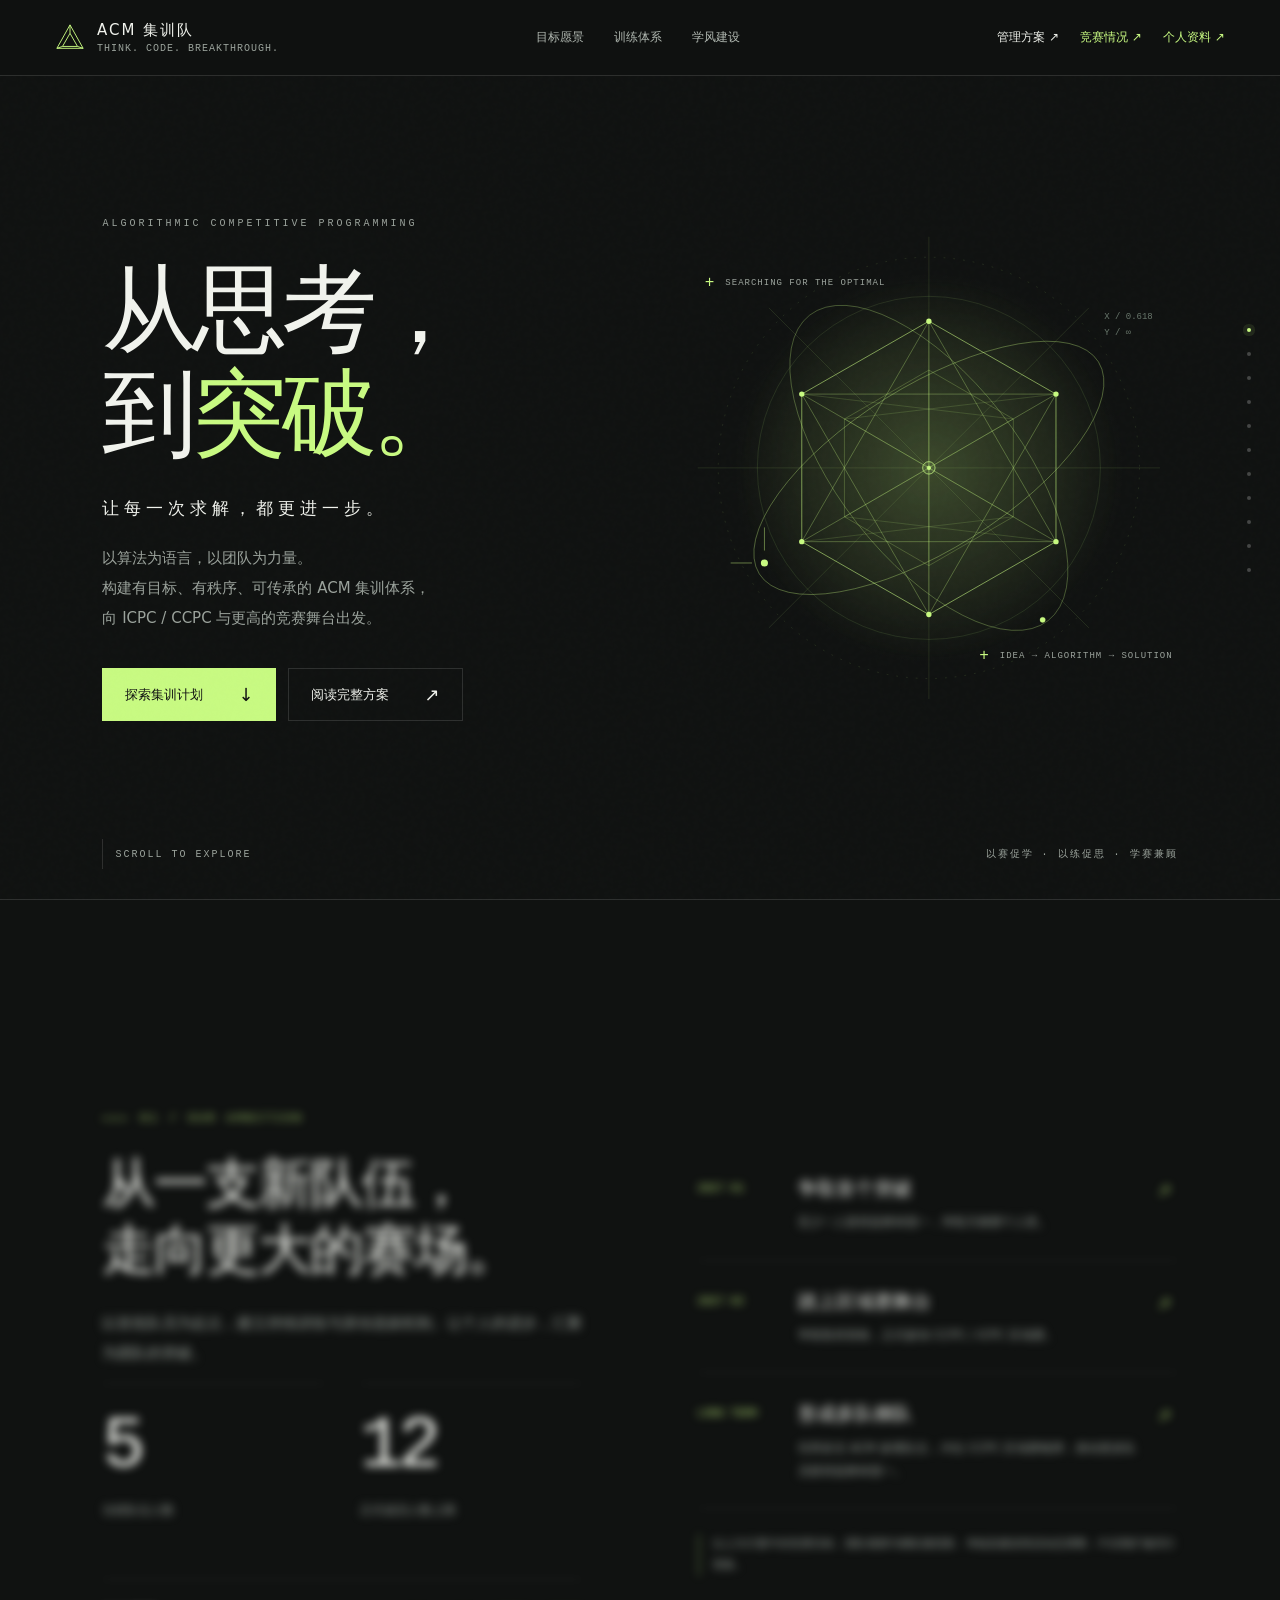
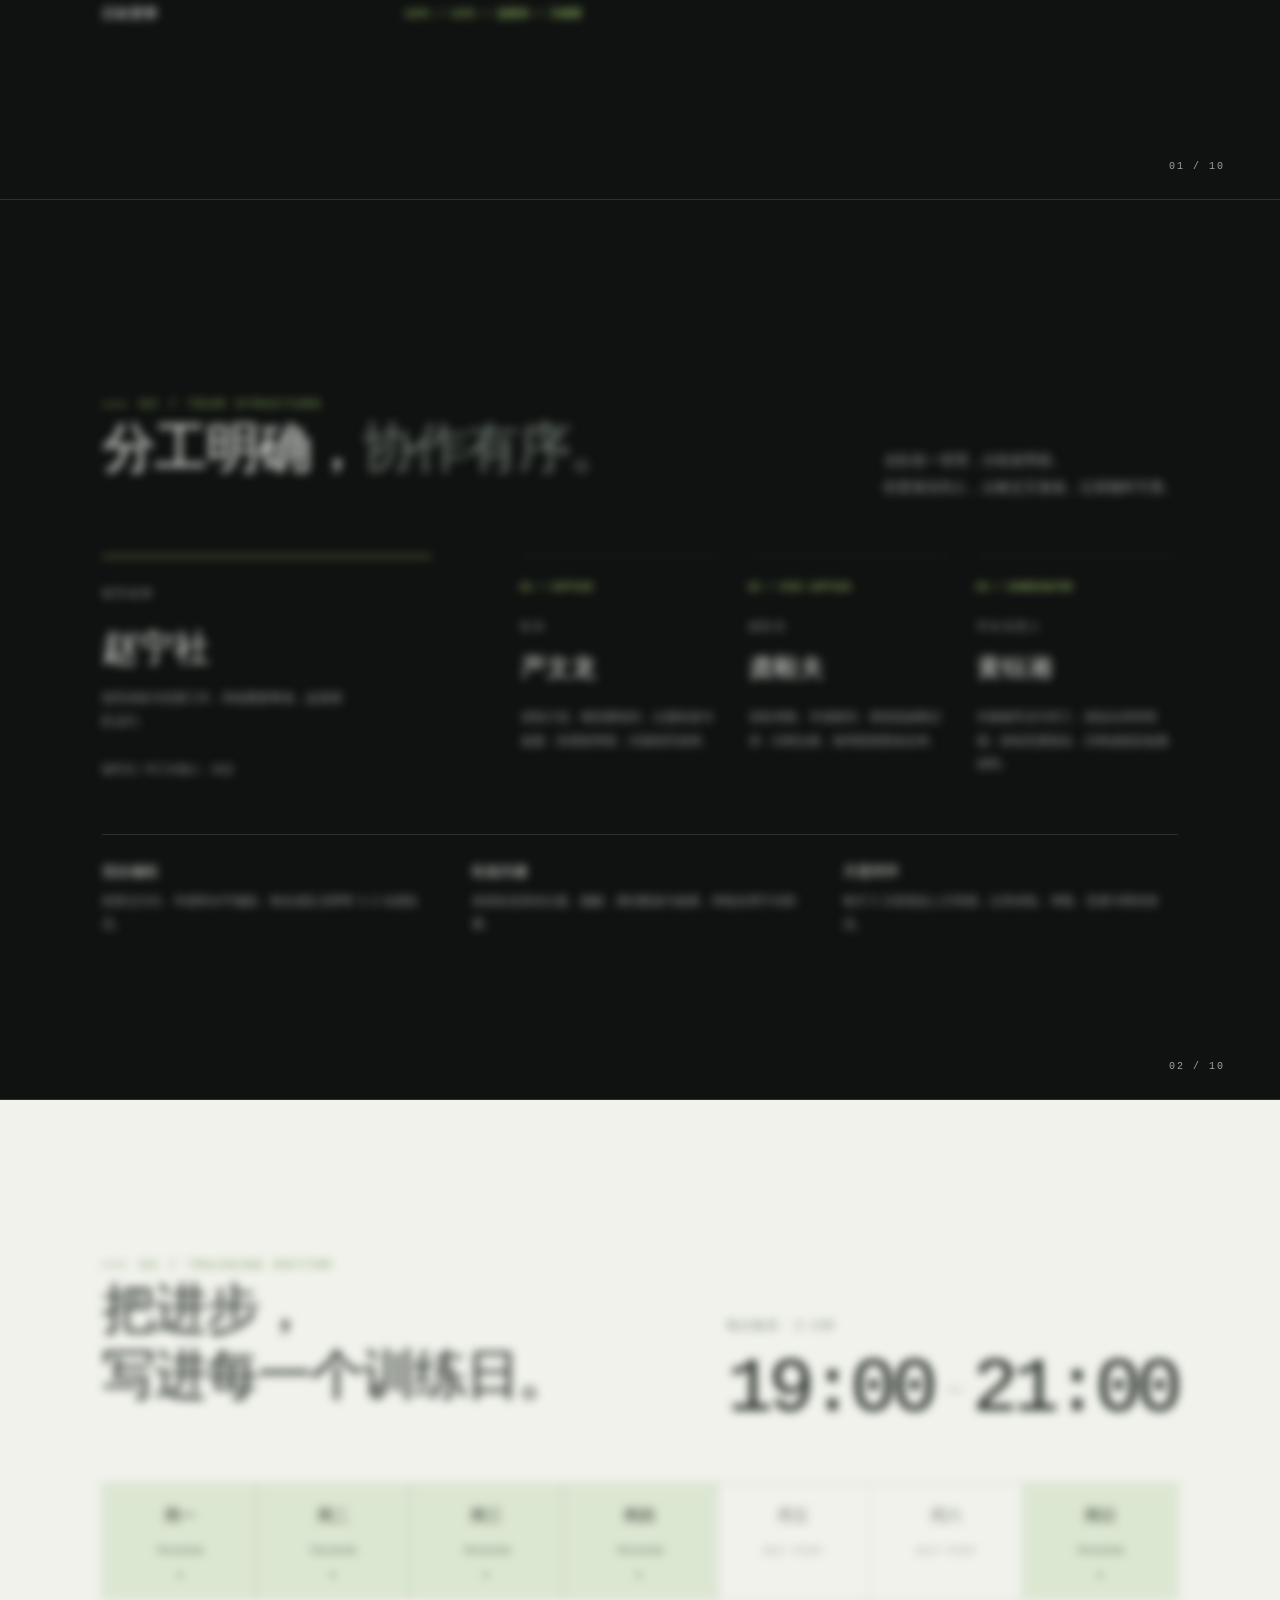
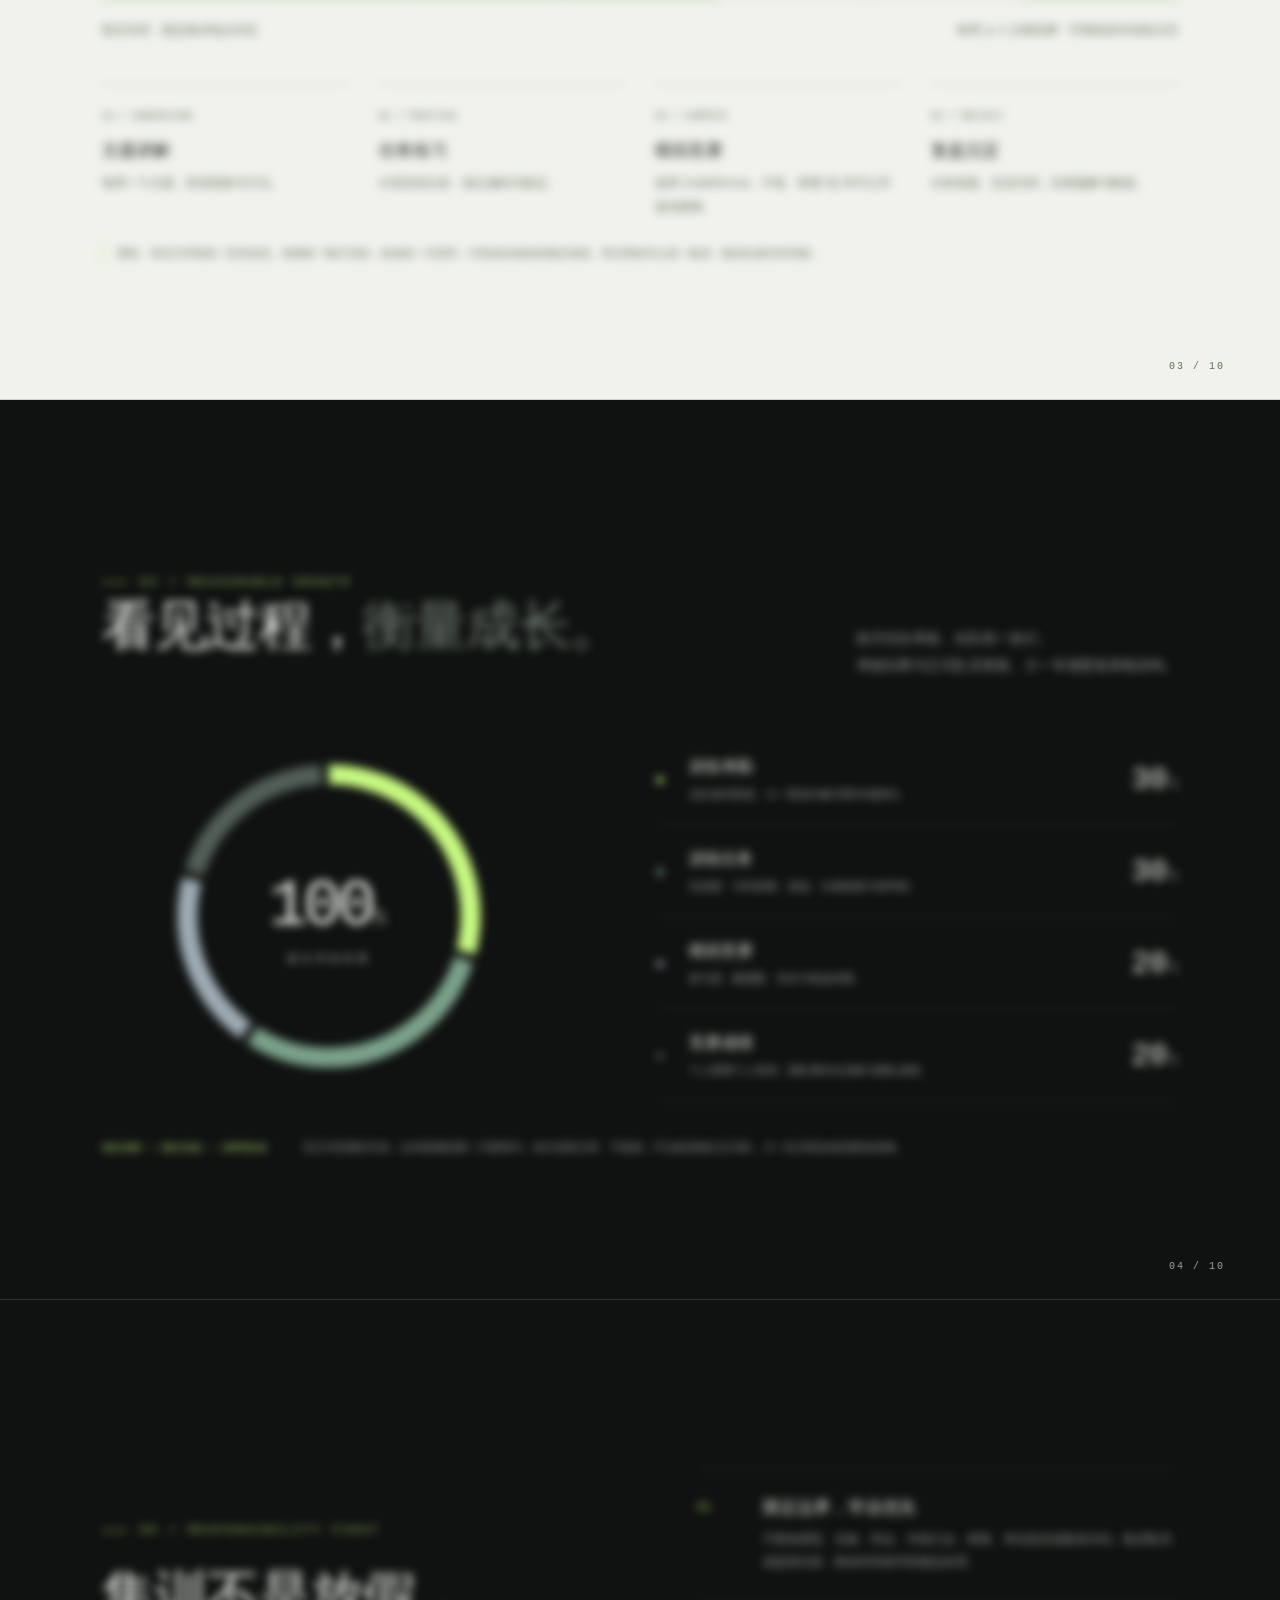
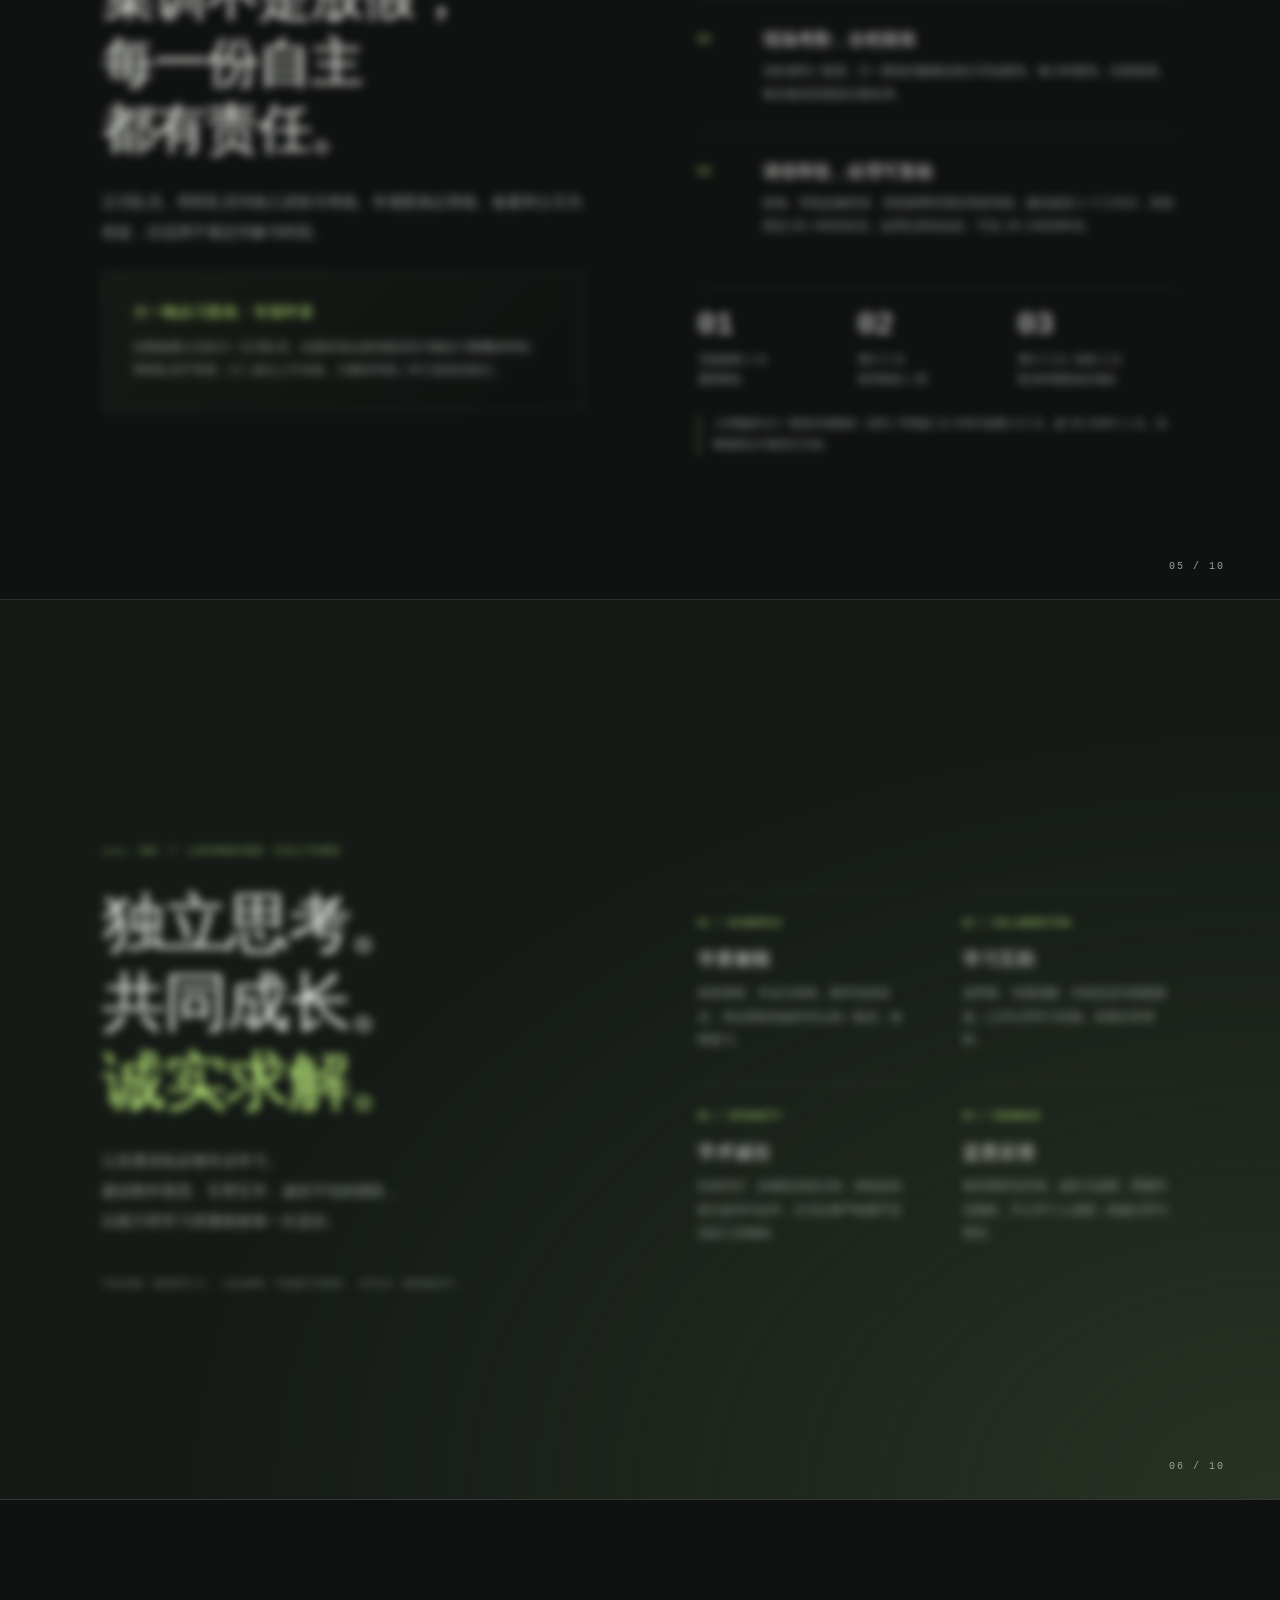
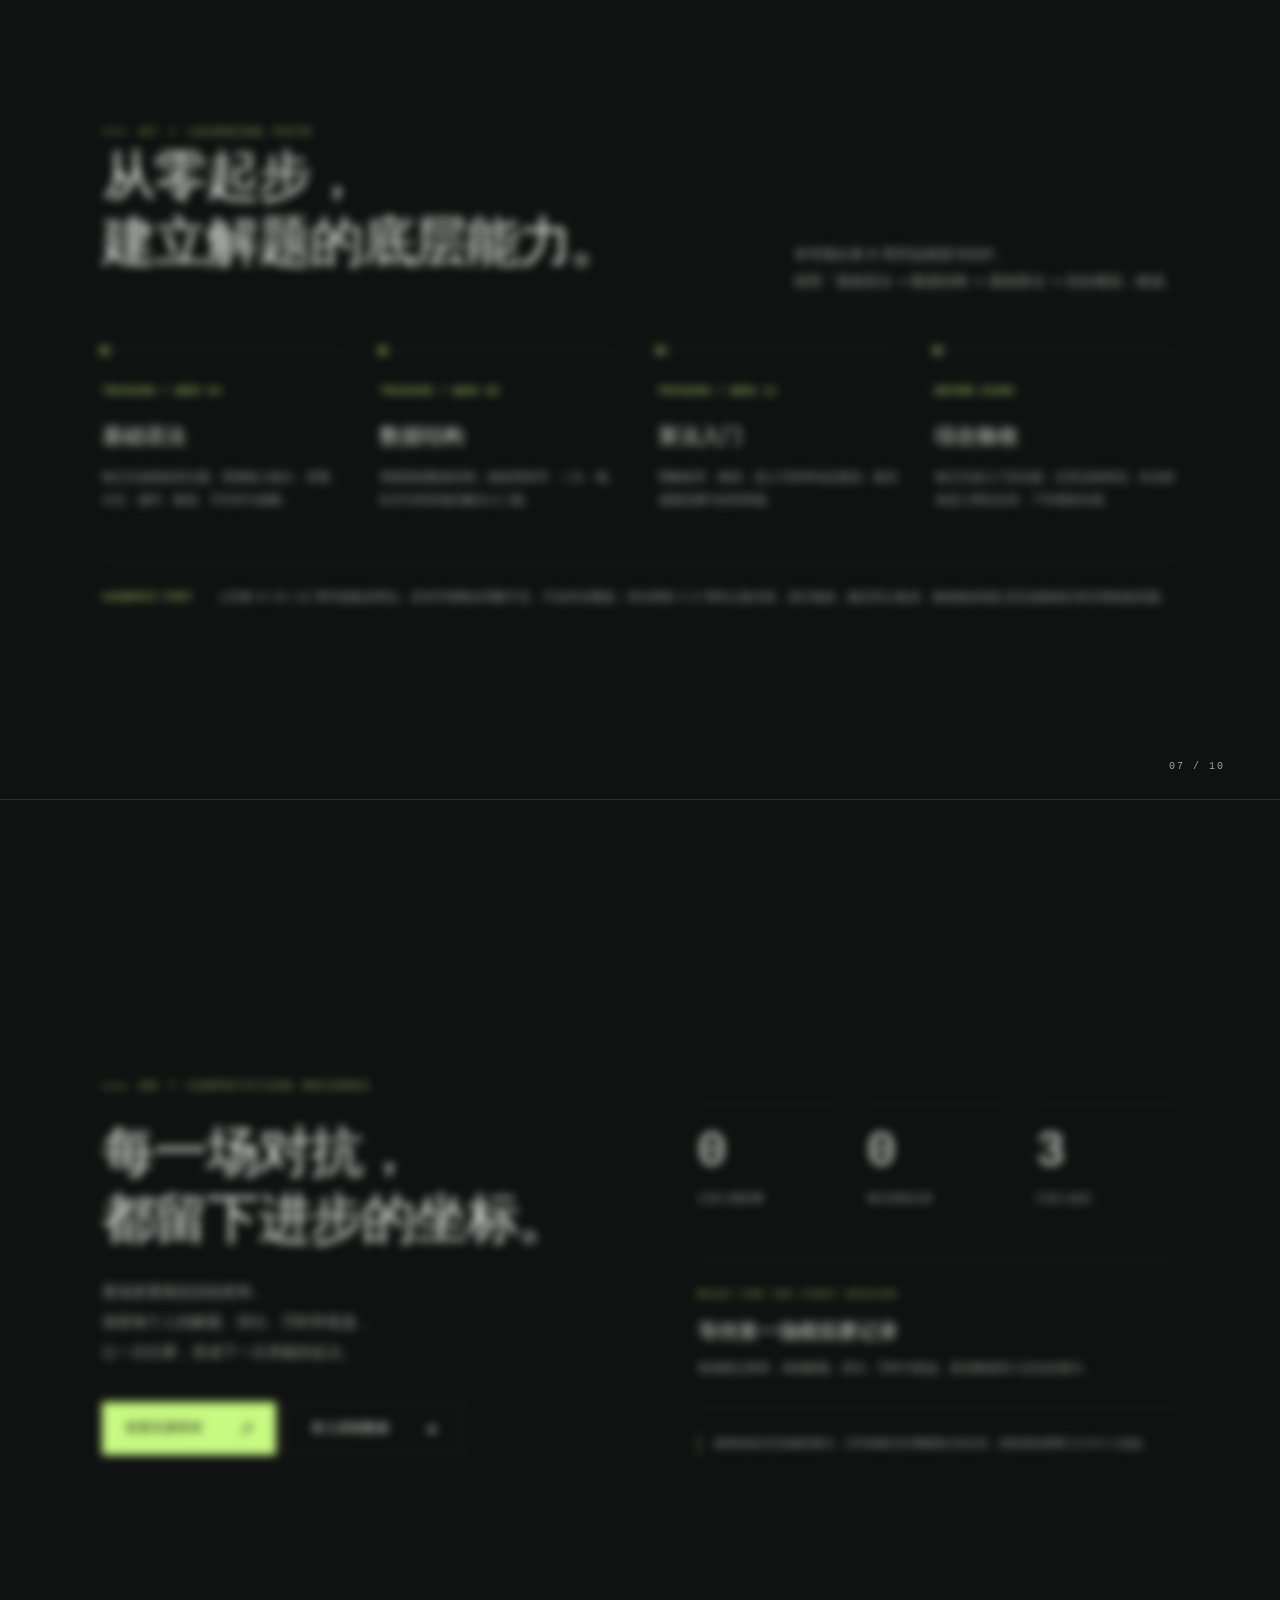
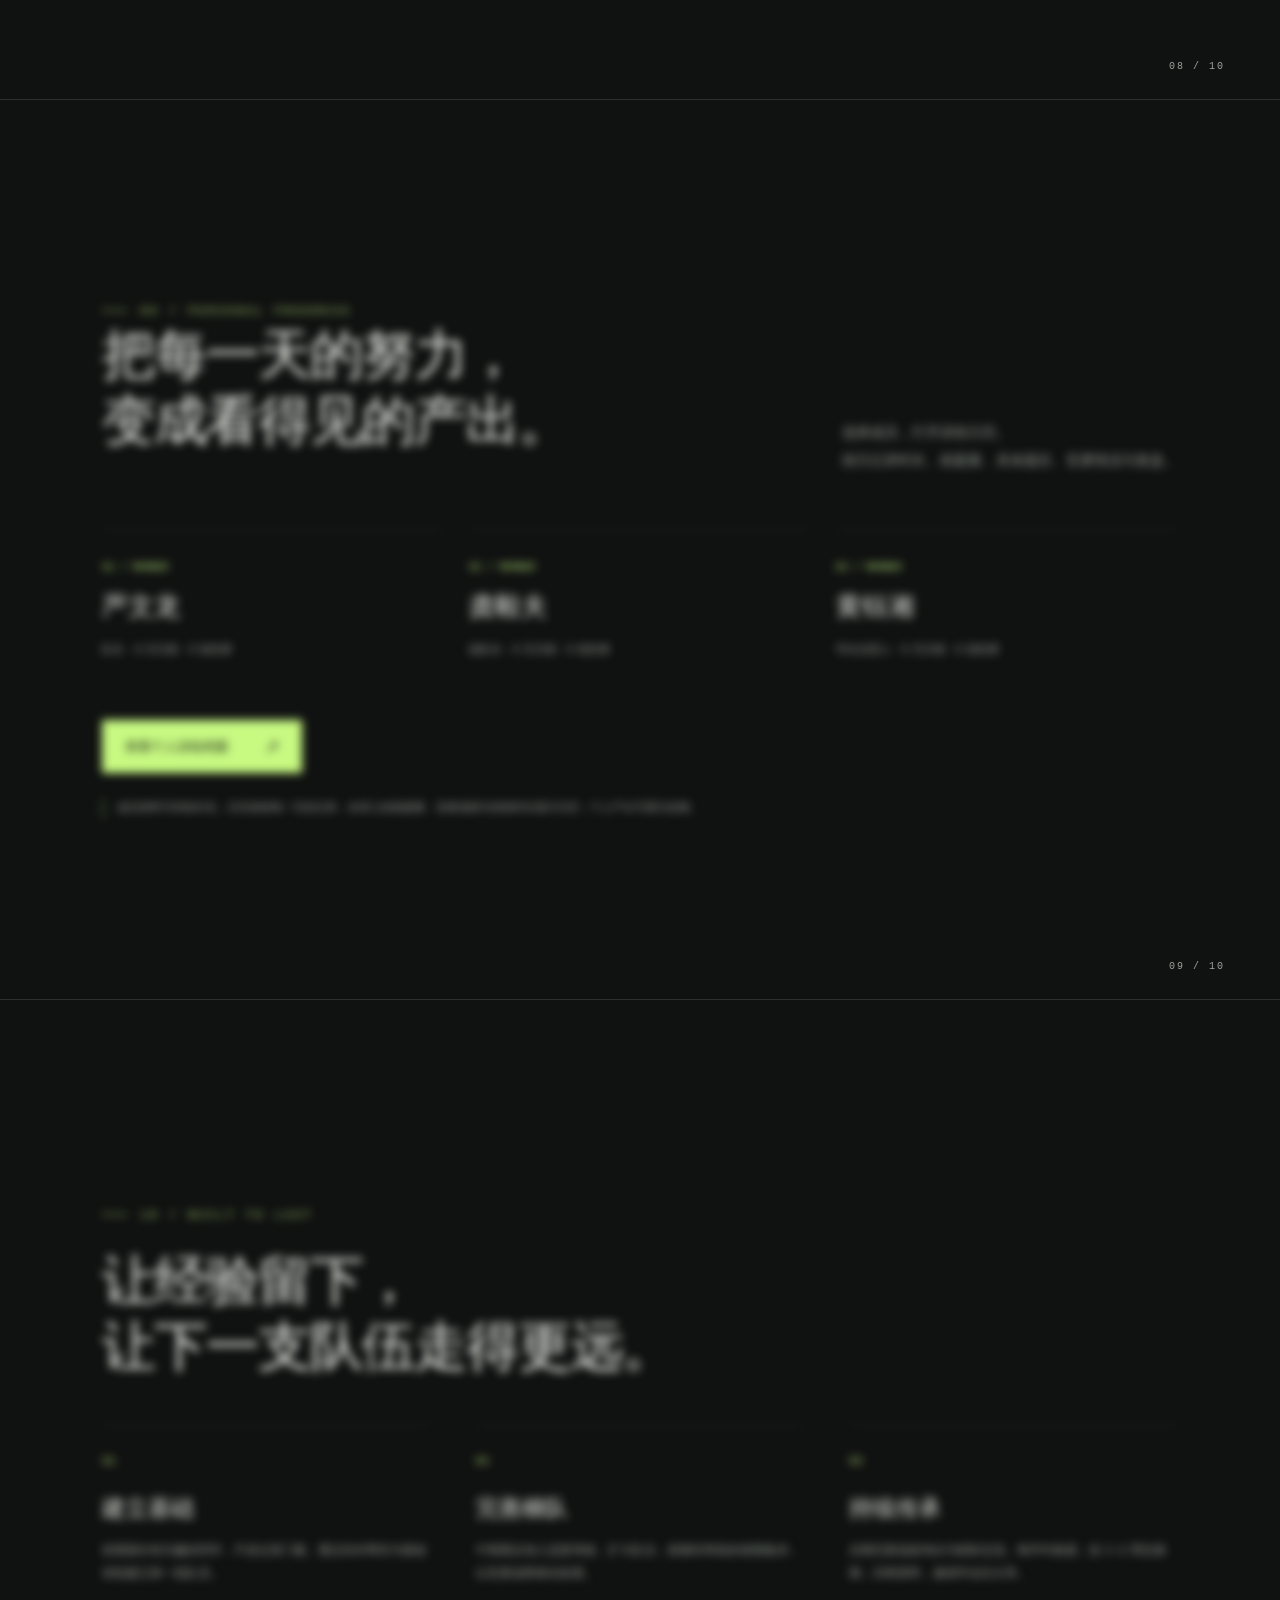
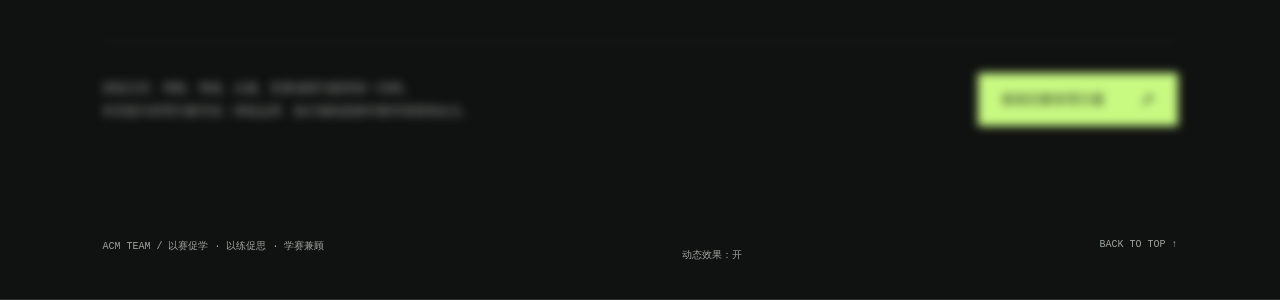
==== commit da145abb: "Add competition rankings and daily training profiles; train 19:00–21:00" ====
--- a/index.html
+++ b/index.html
@@ -4,7 +4,7 @@
   <meta charset="utf-8">
   <meta name="viewport" content="width=device-width,initial-scale=1">
   <meta name="theme-color" content="#101211">
-  <meta name="description" content="ACM集训队管理方案：以赛促学，以练促思。训练规划、组织管理、考核机制、学风建设与梯队传承。">
+  <meta name="description" content="ACM集训队：管理方案、模拟赛榜单、个人训练档案与每日刷题产出。以赛促学，以练促思。">
   <title>ACM 集训队 · 从思考，到突破</title>
   <style>
     :root{--bg:#101211;--fg:#f1f3ed;--muted:#9bA39c;--line:#ffffff20;--accent:#c8fa82;--mono:ui-monospace,SFMono-Regular,Consolas,monospace;--ease:cubic-bezier(.2,.75,.2,1)}
@@ -28,16 +28,17 @@
     @media(prefers-reduced-motion:reduce){html{scroll-behavior:auto}*,*:before,*:after{animation:none!important;transition:none!important}.js .panel .reveal,.js .hero .hero-visual{opacity:1!important;transform:none!important;filter:none!important}}
     @media print{header,.side-nav,.progress,.hero-visual,.actions,.section-number,.footer,dialog{display:none!important}html{scroll-snap-type:none}body,.panel{background:white!important;color:black!important}.panel{min-height:0;padding:35px;break-inside:avoid}p{color:#444!important}.reveal{opacity:1!important;transform:none!important;filter:none!important}}
   </style>
+  <link rel="stylesheet" href="team.css?v=20261022-2">
 </head>
 <body>
   <a class="skip" href="#vision">跳到主要内容</a>
   <header>
     <a class="brand" href="#home" aria-label="ACM集训队首页"><svg viewBox="0 0 32 32" fill="none" aria-hidden="true"><path d="M16 2 30 27H2L16 2Z" stroke="#c8fa82"/><path d="m16 11 8 14H8l8-14Z" stroke="#c8fa82"/><path d="M16 2v9M2 27l6-2m22 2-6-2" stroke="#c8fa82"/></svg><span>ACM 集训队<small>THINK. CODE. BREAKTHROUGH.</small></span></a>
-    <nav aria-label="主导航"><a href="#vision">目标愿景</a><a href="#training">训练体系</a><a href="#assessment">管理考核</a><a href="#culture">学风建设</a></nav>
-    <div class="header-actions"><span class="pill"><i class="dot"></i> TEAM PROGRAM</span><button class="text-button" data-reader>管理方案 ↗</button><button class="menu-toggle" aria-label="打开导航菜单" aria-expanded="false" aria-controls="mobile-menu">☰</button></div>
+    <nav aria-label="主导航"><a href="#vision">目标愿景</a><a href="#training">训练体系</a><a href="#culture">学风建设</a></nav>
+    <div class="header-actions"><span class="pill"><i class="dot"></i> TEAM PROGRAM</span><button class="text-button" data-reader>管理方案 ↗</button><button class="text-button module-link" data-records="contests">竞赛情况 ↗</button><button class="text-button module-link" data-records="members">个人资料 ↗</button><button class="menu-toggle" aria-label="打开导航菜单" aria-expanded="false" aria-controls="mobile-menu">☰</button></div>
   </header>
   <div class="progress" aria-hidden="true"></div>
-  <div class="site-menu" id="mobile-menu" hidden><a href="#vision">01 · 目标愿景</a><a href="#organization">02 · 组织管理</a><a href="#training">03 · 训练体系</a><a href="#assessment">04 · 管理考核</a><a href="#rules">05 · 纪律与豁免</a><a href="#culture">06 · 学风建设</a><a href="#learning">07 · 教学路线</a><a href="#legacy">08 · 梯队传承</a></div>
+  <div class="site-menu" id="mobile-menu" hidden><button class="text-button" data-records="contests">竞赛情况 · 模拟赛榜单 ↗</button><button class="text-button" data-records="members">个人资料 · 每日训练档案 ↗</button><a href="#vision">01 · 目标愿景</a><a href="#organization">02 · 组织管理</a><a href="#training">03 · 训练体系</a><a href="#assessment">04 · 管理考核</a><a href="#rules">05 · 纪律与豁免</a><a href="#culture">06 · 学风建设</a><a href="#learning">07 · 教学路线</a><a href="#competition">08 · 竞赛情况</a><a href="#members">09 · 个人资料</a><a href="#legacy">10 · 梯队传承</a></div>
   <aside class="side-nav" aria-label="章节导航"></aside>
   <main>
     <section class="panel hero" id="home" aria-label="首页" data-title="首页">
@@ -46,17 +47,22 @@
         <div class="hero-visual" aria-hidden="true"><svg viewBox="0 0 560 560" fill="none"><defs><radialGradient id="glow"><stop stop-color="#c8fa82" stop-opacity=".19"/><stop offset="1" stop-color="#c8fa82" stop-opacity="0"/></radialGradient></defs><circle cx="280" cy="280" r="220" fill="url(#glow)"/><g stroke="#c8fa82" stroke-opacity=".12"><path d="M20 280h520M280 20v520"/><circle cx="280" cy="280" r="237" stroke-dasharray="2 9"/><circle cx="280" cy="280" r="193"/><path d="M100 100 460 460M100 460 460 100"/></g><g class="orbital" stroke="#c8fa82" stroke-opacity=".35"><ellipse cx="280" cy="280" rx="225" ry="92" transform="rotate(-32 280 280)"/><circle cx="95" cy="387" r="4" fill="#c8fa82" stroke="none"/><path d="M95 373v-26m-14 40H57" stroke-opacity=".5"/></g><g class="orbital reverse" stroke="#c8fa82" stroke-opacity=".3"><ellipse cx="280" cy="280" rx="218" ry="102" transform="rotate(52 280 280)"/><circle cx="408" cy="451" r="3" fill="#c8fa82"/></g><g class="core" stroke="#c8fa82" stroke-width=".85"><path d="m280 115 143 82v166l-143 82-143-82V197l143-82Z" stroke-opacity=".75"/><path d="m280 115 143 248H137L280 115Zm0 330L137 197h286L280 445Zm-143-248 286 166M423 197 137 363M280 115v330" stroke-opacity=".4"/><path d="m280 170 95 55v110l-95 55-95-55V225l95-55Z" stroke-opacity=".3"/><path d="m185 225 190 110m0-110L185 335m95-165v220M137 197l238 28M423 197l-238 28M137 363l238-28M423 363l-238-28" stroke-opacity=".2"/><circle cx="280" cy="280" r="7" fill="#c8fa82" fill-opacity=".1"/><circle cx="280" cy="280" r="2" fill="#c8fa82"/><g fill="#c8fa82" stroke="none"><circle cx="280" cy="115" r="3"/><circle cx="423" cy="197" r="3"/><circle cx="423" cy="363" r="3"/><circle cx="280" cy="445" r="3"/><circle cx="137" cy="363" r="3"/><circle cx="137" cy="197" r="3"/></g></g></svg><span class="visual-label top">SEARCHING FOR THE OPTIMAL</span><span class="visual-label bottom">IDEA → ALGORITHM → SOLUTION</span><span class="coordinate">X / 0.618<br>Y / ∞</span></div>
       </div><div class="hero-footer"><a class="scroll-hint" href="#vision"><i class="scroll-line"></i> SCROLL TO EXPLORE</a><span>以赛促学 · 以练促思 · 学赛兼顾</span></div>
     </section>
-    <section class="panel" id="vision" data-title="目标愿景" data-enter="side"><div class="inner split"><div><p class="eyebrow reveal">01 / OUR AMBITION</p><h2 class="reveal">从一支新队伍，<br>走向更大的赛场。</h2><p class="lead reveal">以首批队员为起点，建立持续训练与滚动选拔机制。让个人的进步，汇聚为团队的突破。</p><div class="stats reveal"><div class="stat"><strong data-count="5">5</strong><p>当前队伍人数</p></div><div class="stat"><strong data-count="12">12</strong><p>正式成员人数上限</p></div></div><div class="big-goal reveal"><span>目标赛事</span><span class="mono">ICPC / CCPC / 蓝桥杯 / 天梯赛</span></div></div><div><div class="goal-list"><div class="goal-item reveal" style="--delay:120ms"><span class="year">2027 H1</span><div><h3>争取首个突破</h3><p>至少一人获得蓝桥杯国一，争取天梯赛个人奖。</p></div><span class="arrow">↗</span></div><div class="goal-item reveal" style="--delay:220ms"><span class="year">2027 H2</span><div><h3>踏上区域赛舞台</h3><p>争取取得资格，正式参加 CCPC / ICPC 区域赛。</p></div><span class="arrow">↗</span></div><div class="goal-item reveal" style="--delay:320ms"><span class="year">LONG TERM</span><div><h3>形成多队梯队</h3><p>培养多支 ACM 参赛队伍，冲击 CCPC 区域赛银牌，推动更多队员获得蓝桥杯国一。</p></div><span class="arrow">↗</span></div></div><p class="note reveal" style="--delay:400ms">以上为方案中的竞赛目标。团队规模与梯队随招新、考核及建设情况动态调整，中后期扩编另行报备。</p></div></div><span class="section-number">01 / 08</span></section>
-    <section class="panel" id="organization" data-title="组织管理" data-enter="scale"><div class="inner"><div class="section-head"><div><p class="eyebrow reveal">02 / TEAM STRUCTURE</p><h2 class="reveal">分工明确，<span class="dim">协作有序。</span></h2></div><p class="reveal">全队统一管理，分组老带新。<br>职责落实到人，台账交叉复核，记录随时可查。</p></div><div class="org"><div class="mentor reveal"><span class="role">指导老师</span><h3>赵宁社</h3><p>指导训练与竞赛工作，审核重要事项，监督团队运行。</p><div class="pending">辅导员 / 学工对接人 · 待定</div></div><div class="people"><div class="person reveal" style="--delay:100ms"><span class="index">01 / CAPTAIN</span><span class="role">队长</span><h3>严文龙</h3><p>训练计划、模拟赛组织、出题轮值与备案；协调老带新，对接指导老师。</p></div><div class="person reveal" style="--delay:200ms"><span class="index">02 / VICE CAPTAIN</span><span class="role">副队长</span><h3>龚毅夫</h3><p>训练考勤、专项签到、请假及缺勤记录；归档台账，每周更新豁免名单。</p></div><div class="person reveal" style="--delay:300ms"><span class="index">03 / COORDINATOR</span><span class="role">学生负责人</span><h3>黄钰湘</h3><p>对接辅导员与学工，报送名单和简报，联络竞赛报名，归档成绩及备案材料。</p></div></div></div><div class="org-bottom"><div class="reveal" style="--delay:350ms"><h3>混合编组</h3><p>按算法方向、年级和水平编组，每名老队员帮带 1–2 名新队员。</p></div><div class="reveal" style="--delay:430ms"><h3>轮值共建</h3><p>各组轮流承担出题、题解、测试数据与备案，审核后用于内部赛。</p></div><div class="reveal" style="--delay:510ms"><h3>月度闭环</h3><p>每月 5 日前报送上月简报，记录训练、考勤、竞赛与帮扶情况。</p></div></div></div><span class="section-number">02 / 08</span></section>
-    <section class="panel schedule" id="training" data-title="训练体系" data-enter="side"><div class="inner"><div class="section-head"><div><p class="eyebrow reveal">03 / TRAINING RHYTHM</p><h2 class="reveal">把进步，<br>写进每一个训练日。</h2></div><div class="reveal"><p style="font-size:11px;letter-spacing:2px;margin-bottom:10px">每次集训 · 3 小时</p><div class="time mono">19:00<span>—</span>22:00</div></div></div><div class="week reveal" style="--delay:120ms"><div class="day training"><b>周一</b><span>TRAINING</span><i class="day-dot"></i></div><div class="day training"><b>周二</b><span>TRAINING</span><i class="day-dot"></i></div><div class="day training"><b>周三</b><span>TRAINING</span><i class="day-dot"></i></div><div class="day training"><b>周四</b><span>TRAINING</span><i class="day-dot"></i></div><div class="day rest"><b>周五</b><span>SELF STUDY</span></div><div class="day rest"><b>周六</b><span>SELF STUDY</span></div><div class="day training"><b>周日</b><span>TRAINING</span><i class="day-dot"></i></div></div><div class="schedule-meta reveal"><span>暂定安排 · 固定集训地点待定</span><span>每周 ≥ 1 次模拟赛 · 学期初发布训练日历</span></div><div class="training-flow"><div class="flow-item reveal" style="--delay:180ms"><span>01 / UNDERSTAND</span><h3>主题讲解</h3><p>每周一个主题，讲清思路与方法。</p></div><div class="flow-item reveal" style="--delay:260ms"><span>02 / PRACTICE</span><h3>任务练习</h3><p>分层安排任务，独立编码与验证。</p></div><div class="flow-item reveal" style="--delay:340ms"><span>03 / COMPETE</span><h3>模拟竞赛</h3><p>使用 Codeforces、牛客、希冀 OJ 等可公开查询赛事。</p></div><div class="flow-item reveal" style="--delay:420ms"><span>04 / REFLECT</span><h3>复盘沉淀</h3><p>分析错题、交流代码，归档题解与数据。</p></div></div><p class="note reveal" style="--delay:480ms">课程、考试与学院统一安排优先。假期前一晚不训练，收假前一天照常；冲突或未返校按规定请假。考试周前停止统一集训，晚训结束结伴回寝。</p></div><span class="section-number">03 / 08</span></section>
-    <section class="panel" id="assessment" data-title="管理考核" data-enter="scale"><div class="inner"><div class="section-head"><div><p class="eyebrow reveal">04 / MEASURABLE GROWTH</p><h2 class="reveal">看见过程，<span class="dim">衡量成长。</span></h2></div><p class="reveal">按月综合考核，全队统一执行。<br>考核结果与正式队员资格、大一专项豁免资格挂钩。</p></div><div class="score-layout"><div class="reveal"><div class="score-ring" role="img" aria-label="建议月度考核权重：考勤30%、训练任务30%、模拟赛20%、竞赛成绩20%"><svg viewBox="0 0 240 240"><circle cx="120" cy="120" r="100" stroke="#ffffff0a" style="--dash:628.32;--offset:0"/><circle cx="120" cy="120" r="100" stroke="#c8fa82" style="--dash:182.5 445.82;--offset:0"/><circle cx="120" cy="120" r="100" stroke="#7ba28c" style="--dash:182.5 445.82;--offset:-188.5"/><circle cx="120" cy="120" r="100" stroke="#9eacb5" style="--dash:119.66 508.66;--offset:-377"/><circle cx="120" cy="120" r="100" stroke="#535f59" style="--dash:119.66 508.66;--offset:-502.66"/></svg><div class="ring-center"><strong>100<span style="font-size:22px">%</span></strong><span>建议考核权重</span></div></div></div><div><div class="weight-row reveal" style="--delay:100ms"><i class="swatch" style="background:#c8fa82"></i><div><h3>训练考勤</h3><p>全队签到签退，大一豁免对象另看专项签到。</p></div><strong>30<small>%</small></strong></div><div class="weight-row reveal" style="--delay:180ms"><i class="swatch" style="background:#7ba28c"></i><div><h3>训练任务</h3><p>完成度、代码质量、复盘、出题备案与老带新。</p></div><strong>30<small>%</small></strong></div><div class="weight-row reveal" style="--delay:260ms"><i class="swatch" style="background:#9eacb5"></i><div><h3>模拟竞赛</h3><p>参与度、解题数、排名与复盘质量。</p></div><strong>20<small>%</small></strong></div><div class="weight-row reveal" style="--delay:340ms"><i class="swatch" style="background:#535f59"></i><div><h3>竞赛成绩</h3><p>个人赛看个人表现，团队赛结合贡献与团队成绩。</p></div><strong>20<small>%</small></strong></div></div></div><div class="score-foot reveal" style="--delay:430ms"><span class="mono">RECORD → REVIEW → IMPROVE</span><p>无正式竞赛的月份，以内部模拟赛 / 月赛替代。加分须有记录、可复核；不达标者移出正式队，大一队员同步收回豁免资格。</p></div></div><span class="section-number">04 / 08</span></section>
-    <section class="panel" id="rules" data-title="纪律与豁免" data-enter="side"><div class="inner split"><div><p class="eyebrow reveal">05 / RESPONSIBILITY FIRST</p><h2 class="reveal">集训不是放假，<br>每一份自主<br>都有责任。</h2><p class="lead reveal">正式队员、旁听队员均纳入训练与考核。专项豁免以审核、备案和公示为前提，仅适用于规定对象与时段。</p><div class="exemption reveal"><h3>大一晚自习豁免 · 专项申请</h3><p>仅限备案公示的大一正式队员，在固定地点参加集训且与晚自习重叠的时段。旁听队员不享受；大二及以上不涉及。方案经学院 / 学工批准后执行。</p></div></div><div><div class="boundary reveal" style="--delay:100ms"><span class="n">01</span><div><h3>限定边界，学业优先</h3><p>不豁免课堂、实验、班会、年级大会、查寝、考试及其他集体活动。集训取消或提前结束，剩余时间按学院规定处理。</p></div></div><div class="boundary reveal" style="--delay:200ms"><span class="n">02</span><div><h3>现场考勤，全程留痕</h3><p>全队签到 / 签退；大一豁免对象建议执行开始签到、每小时签到、结束签退。每次集训后报送出勤名单。</p></div></div><div class="boundary reveal" style="--delay:300ms"><span class="n">03</span><div><h3>请假审批，处理可复核</h3><p>疾病、学院必修安排、突发家事等需证明及审批，建议提前 1 个工作日，突发情况 24 小时内补证。处理记录告知后，可在 24 小时内申诉。</p></div></div><div class="discipline reveal" style="--delay:400ms"><div><strong>01</strong><span>无故缺勤 1 次<br>通报警告</span></div><div><strong>02</strong><span>累计 2 次<br>暂停豁免 1 周</span></div><div><strong>03</strong><span>累计 3 次 / 连续 2 次<br>取消学期豁免并退队</span></div></div><p class="note reveal">上列阈值为大一豁免专项规则；迟到 / 早退超 15 分钟计缺勤 0.5 次，超 30 分钟计 1 次。完整规则以方案原文为准。</p></div></div><span class="section-number">05 / 08</span></section>
-    <section class="panel culture" id="culture" data-title="学风建设" data-enter="scale"><div class="inner split"><div><p class="eyebrow reveal">06 / LEARNING CULTURE</p><h2 class="reveal">独立思考。<br>共同成长。<br><span class="accent">诚实求解。</span></h2><p class="lead reveal">让竞赛训练反哺专业学习。<br>建设勤学善思、互帮互学、诚实守信的团队，<br>以能力和学习质量检验每一次进步。</p><div class="culture-caption reveal">THINK DEEPLY. LEARN TOGETHER. STAY HONEST.</div></div><div class="culture-grid"><div class="culture-item reveal" style="--delay:100ms"><span>01 / ACADEMICS</span><h3>学赛兼顾</h3><p>统筹课程、作业与训练。教学安排优先，考试周前缩减并停止统一集训，保障复习。</p></div><div class="culture-item reveal" style="--delay:200ms"><span>02 / COLLABORATION</span><h3>学习互助</h3><p>老带新、专题讲解、代码交流与错题复盘；公开分享学习经验，积累共享资料。</p></div><div class="culture-item reveal" style="--delay:300ms"><span>03 / INTEGRITY</span><h3>学术诚信</h3><p>杜绝代打、抄袭及伪造记录。训练如实标注参考与合作，正式比赛严格遵守交流及工具规则。</p></div><div class="culture-item reveal" style="--delay:400ms"><span>04 / FEEDBACK</span><h3>监督反馈</h3><p>每学期评估学风、成长与成果。尊重学业隐私，不公开个人成绩；表扬分享与帮扶。</p></div></div></div><span class="section-number">06 / 08</span></section>
-    <section class="panel" id="learning" data-title="教学路线" data-enter="side"><div class="inner"><div class="section-head"><div><p class="eyebrow reveal">07 / LEARNING PATH</p><h2 class="reveal">从零起步，<br>建立解题的底层能力。</h2></div><p class="reveal">本学期从第 8 周开始摸底与结对，<br>按照「基础语法 → 数据结构 → 基础算法 → 综合模拟」推进。</p></div><div class="timeline"><div class="milestone reveal" style="--delay:100ms"><span class="when">TRAINING / WEEK 04</span><h3>基础语法</h3><p>独立完成基础语法题。掌握输入输出、变量、分支、循环、数组、字符串与函数。</p></div><div class="milestone reveal" style="--delay:200ms"><span class="when">TRAINING / WEEK 08</span><h3>数据结构</h3><p>掌握基础数据结构，能使用排序、二分、栈、队列与简单递归解决入门题。</p></div><div class="milestone reveal" style="--delay:300ms"><span class="when">TRAINING / WEEK 12</span><h3>算法入门</h3><p>理解枚举、模拟、贪心与简单动态规划，能完成模拟赛中的简单题。</p></div><div class="milestone reveal" style="--delay:400ms"><span class="when">BEFORE EXAMS</span><h3>综合验收</h3><p>独立完成入门综合题，记录达标情况。未达标者进入帮扶名单，下学期初补测。</p></div></div><div class="semester-note reveal" style="--delay:460ms"><strong>ACADEMICS FIRST</strong><p>上列第 4 / 8 / 12 周均指集训周次。若本学期剩余周数不足，不追求全覆盖；考试周前 1–2 周停止新内容、进行验收，随后停止集训。基础较好的队员完成基础任务后增加提高题。</p></div></div><span class="section-number">07 / 08</span></section>
-    <section class="panel" id="legacy" data-title="梯队传承" data-enter="scale"><div class="inner"><p class="eyebrow reveal">08 / BUILT TO LAST</p><h2 class="reveal">让经验留下，<br>让下一支队伍走得更远。</h2><div class="handoff"><div class="handoff-item reveal" style="--delay:100ms"><span>01</span><h3>建立基础</h3><p>前期面向有兴趣的同学，不设过高门槛。通过结对帮扶与基础训练建立第一批队员。</p></div><div class="handoff-item reveal" style="--delay:200ms"><span>02</span><h3>完善梯队</h3><p>中期逐步加入适度考核、扩大队伍，探索经审批的假期集训，以竞赛成果推动发展。</p></div><div class="handoff-item reveal" style="--delay:300ms"><span>03</span><h3>持续传承</h3><p>后期完善选拔淘汰与校际交流。每学年换届，设 1–2 周交接期，归档资料，邀请毕业生分享。</p></div></div><div class="ending reveal" style="--delay:400ms"><p>训练日历、考勤、考核、出题、竞赛成绩与题库统一归档。<br>本页面为管理方案导览；审批边界、执行细则及附件要求请查阅全文。</p><button class="btn primary" data-reader>查阅完整管理方案 <b>↗</b></button></div></div><div class="footer"><span>ACM TEAM / 以赛促学 · 以练促思 · 学赛兼顾</span><button class="text-button" id="motion-toggle" aria-pressed="false">动态效果：开</button><a href="#home" aria-label="返回首页">BACK TO TOP ↑</a></div></section>
+    <section class="panel" id="vision" data-title="目标愿景" data-enter="side"><div class="inner split"><div><p class="eyebrow reveal">01 / OUR AMBITION</p><h2 class="reveal">从一支新队伍，<br>走向更大的赛场。</h2><p class="lead reveal">以首批队员为起点，建立持续训练与滚动选拔机制。让个人的进步，汇聚为团队的突破。</p><div class="stats reveal"><div class="stat"><strong data-count="5">5</strong><p>当前队伍人数</p></div><div class="stat"><strong data-count="12">12</strong><p>正式成员人数上限</p></div></div><div class="big-goal reveal"><span>目标赛事</span><span class="mono">ICPC / CCPC / 蓝桥杯 / 天梯赛</span></div></div><div><div class="goal-list"><div class="goal-item reveal" style="--delay:120ms"><span class="year">2027 H1</span><div><h3>争取首个突破</h3><p>至少一人获得蓝桥杯国一，争取天梯赛个人奖。</p></div><span class="arrow">↗</span></div><div class="goal-item reveal" style="--delay:220ms"><span class="year">2027 H2</span><div><h3>踏上区域赛舞台</h3><p>争取取得资格，正式参加 CCPC / ICPC 区域赛。</p></div><span class="arrow">↗</span></div><div class="goal-item reveal" style="--delay:320ms"><span class="year">LONG TERM</span><div><h3>形成多队梯队</h3><p>培养多支 ACM 参赛队伍，冲击 CCPC 区域赛银牌，推动更多队员获得蓝桥杯国一。</p></div><span class="arrow">↗</span></div></div><p class="note reveal" style="--delay:400ms">以上为方案中的竞赛目标。团队规模与梯队随招新、考核及建设情况动态调整，中后期扩编另行报备。</p></div></div><span class="section-number">01 / 10</span></section>
+    <section class="panel" id="organization" data-title="组织管理" data-enter="scale"><div class="inner"><div class="section-head"><div><p class="eyebrow reveal">02 / TEAM STRUCTURE</p><h2 class="reveal">分工明确，<span class="dim">协作有序。</span></h2></div><p class="reveal">全队统一管理，分组老带新。<br>职责落实到人，台账交叉复核，记录随时可查。</p></div><div class="org"><div class="mentor reveal"><span class="role">指导老师</span><h3>赵宁社</h3><p>指导训练与竞赛工作，审核重要事项，监督团队运行。</p><div class="pending">辅导员 / 学工对接人 · 待定</div></div><div class="people"><div class="person reveal" style="--delay:100ms"><span class="index">01 / CAPTAIN</span><span class="role">队长</span><h3>严文龙</h3><p>训练计划、模拟赛组织、出题轮值与备案；协调老带新，对接指导老师。</p></div><div class="person reveal" style="--delay:200ms"><span class="index">02 / VICE CAPTAIN</span><span class="role">副队长</span><h3>龚毅夫</h3><p>训练考勤、专项签到、请假及缺勤记录；归档台账，每周更新豁免名单。</p></div><div class="person reveal" style="--delay:300ms"><span class="index">03 / COORDINATOR</span><span class="role">学生负责人</span><h3>黄钰湘</h3><p>对接辅导员与学工，报送名单和简报，联络竞赛报名，归档成绩及备案材料。</p></div></div></div><div class="org-bottom"><div class="reveal" style="--delay:350ms"><h3>混合编组</h3><p>按算法方向、年级和水平编组，每名老队员帮带 1–2 名新队员。</p></div><div class="reveal" style="--delay:430ms"><h3>轮值共建</h3><p>各组轮流承担出题、题解、测试数据与备案，审核后用于内部赛。</p></div><div class="reveal" style="--delay:510ms"><h3>月度闭环</h3><p>每月 5 日前报送上月简报，记录训练、考勤、竞赛与帮扶情况。</p></div></div></div><span class="section-number">02 / 10</span></section>
+    <section class="panel schedule" id="training" data-title="训练体系" data-enter="side"><div class="inner"><div class="section-head"><div><p class="eyebrow reveal">03 / TRAINING RHYTHM</p><h2 class="reveal">把进步，<br>写进每一个训练日。</h2></div><div class="reveal"><p style="font-size:11px;letter-spacing:2px;margin-bottom:10px">每次集训 · 2 小时</p><div class="time mono">19:00<span>—</span>21:00</div></div></div><div class="week reveal" style="--delay:120ms"><div class="day training"><b>周一</b><span>TRAINING</span><i class="day-dot"></i></div><div class="day training"><b>周二</b><span>TRAINING</span><i class="day-dot"></i></div><div class="day training"><b>周三</b><span>TRAINING</span><i class="day-dot"></i></div><div class="day training"><b>周四</b><span>TRAINING</span><i class="day-dot"></i></div><div class="day rest"><b>周五</b><span>SELF STUDY</span></div><div class="day rest"><b>周六</b><span>SELF STUDY</span></div><div class="day training"><b>周日</b><span>TRAINING</span><i class="day-dot"></i></div></div><div class="schedule-meta reveal"><span>暂定安排 · 固定集训地点待定</span><span>每周 ≥ 1 次模拟赛 · 学期初发布训练日历</span></div><div class="training-flow"><div class="flow-item reveal" style="--delay:180ms"><span>01 / UNDERSTAND</span><h3>主题讲解</h3><p>每周一个主题，讲清思路与方法。</p></div><div class="flow-item reveal" style="--delay:260ms"><span>02 / PRACTICE</span><h3>任务练习</h3><p>分层安排任务，独立编码与验证。</p></div><div class="flow-item reveal" style="--delay:340ms"><span>03 / COMPETE</span><h3>模拟竞赛</h3><p>使用 Codeforces、牛客、希冀 OJ 等可公开查询赛事。</p></div><div class="flow-item reveal" style="--delay:420ms"><span>04 / REFLECT</span><h3>复盘沉淀</h3><p>分析错题、交流代码，归档题解与数据。</p></div></div><p class="note reveal" style="--delay:480ms">课程、考试与学院统一安排优先。假期前一晚不训练，收假前一天照常；冲突或未返校按规定请假。考试周前停止统一集训，晚训结束结伴回寝。</p></div><span class="section-number">03 / 10</span></section>
+    <section class="panel" id="assessment" data-title="管理考核" data-enter="scale"><div class="inner"><div class="section-head"><div><p class="eyebrow reveal">04 / MEASURABLE GROWTH</p><h2 class="reveal">看见过程，<span class="dim">衡量成长。</span></h2></div><p class="reveal">按月综合考核，全队统一执行。<br>考核结果与正式队员资格、大一专项豁免资格挂钩。</p></div><div class="score-layout"><div class="reveal"><div class="score-ring" role="img" aria-label="建议月度考核权重：考勤30%、训练任务30%、模拟赛20%、竞赛成绩20%"><svg viewBox="0 0 240 240"><circle cx="120" cy="120" r="100" stroke="#ffffff0a" style="--dash:628.32;--offset:0"/><circle cx="120" cy="120" r="100" stroke="#c8fa82" style="--dash:182.5 445.82;--offset:0"/><circle cx="120" cy="120" r="100" stroke="#7ba28c" style="--dash:182.5 445.82;--offset:-188.5"/><circle cx="120" cy="120" r="100" stroke="#9eacb5" style="--dash:119.66 508.66;--offset:-377"/><circle cx="120" cy="120" r="100" stroke="#535f59" style="--dash:119.66 508.66;--offset:-502.66"/></svg><div class="ring-center"><strong>100<span style="font-size:22px">%</span></strong><span>建议考核权重</span></div></div></div><div><div class="weight-row reveal" style="--delay:100ms"><i class="swatch" style="background:#c8fa82"></i><div><h3>训练考勤</h3><p>全队签到签退，大一豁免对象另看专项签到。</p></div><strong>30<small>%</small></strong></div><div class="weight-row reveal" style="--delay:180ms"><i class="swatch" style="background:#7ba28c"></i><div><h3>训练任务</h3><p>完成度、代码质量、复盘、出题备案与老带新。</p></div><strong>30<small>%</small></strong></div><div class="weight-row reveal" style="--delay:260ms"><i class="swatch" style="background:#9eacb5"></i><div><h3>模拟竞赛</h3><p>参与度、解题数、排名与复盘质量。</p></div><strong>20<small>%</small></strong></div><div class="weight-row reveal" style="--delay:340ms"><i class="swatch" style="background:#535f59"></i><div><h3>竞赛成绩</h3><p>个人赛看个人表现，团队赛结合贡献与团队成绩。</p></div><strong>20<small>%</small></strong></div></div></div><div class="score-foot reveal" style="--delay:430ms"><span class="mono">RECORD → REVIEW → IMPROVE</span><p>无正式竞赛的月份，以内部模拟赛 / 月赛替代。加分须有记录、可复核；不达标者移出正式队，大一队员同步收回豁免资格。</p></div></div><span class="section-number">04 / 10</span></section>
+    <section class="panel" id="rules" data-title="纪律与豁免" data-enter="side"><div class="inner split"><div><p class="eyebrow reveal">05 / RESPONSIBILITY FIRST</p><h2 class="reveal">集训不是放假，<br>每一份自主<br>都有责任。</h2><p class="lead reveal">正式队员、旁听队员均纳入训练与考核。专项豁免以审核、备案和公示为前提，仅适用于规定对象与时段。</p><div class="exemption reveal"><h3>大一晚自习豁免 · 专项申请</h3><p>仅限备案公示的大一正式队员，在固定地点参加集训且与晚自习重叠的时段。旁听队员不享受；大二及以上不涉及。方案经学院 / 学工批准后执行。</p></div></div><div><div class="boundary reveal" style="--delay:100ms"><span class="n">01</span><div><h3>限定边界，学业优先</h3><p>不豁免课堂、实验、班会、年级大会、查寝、考试及其他集体活动。集训取消或提前结束，剩余时间按学院规定处理。</p></div></div><div class="boundary reveal" style="--delay:200ms"><span class="n">02</span><div><h3>现场考勤，全程留痕</h3><p>全队签到 / 签退；大一豁免对象建议执行开始签到、每小时签到、结束签退。每次集训后报送出勤名单。</p></div></div><div class="boundary reveal" style="--delay:300ms"><span class="n">03</span><div><h3>请假审批，处理可复核</h3><p>疾病、学院必修安排、突发家事等需证明及审批，建议提前 1 个工作日，突发情况 24 小时内补证。处理记录告知后，可在 24 小时内申诉。</p></div></div><div class="discipline reveal" style="--delay:400ms"><div><strong>01</strong><span>无故缺勤 1 次<br>通报警告</span></div><div><strong>02</strong><span>累计 2 次<br>暂停豁免 1 周</span></div><div><strong>03</strong><span>累计 3 次 / 连续 2 次<br>取消学期豁免并退队</span></div></div><p class="note reveal">上列阈值为大一豁免专项规则；迟到 / 早退超 15 分钟计缺勤 0.5 次，超 30 分钟计 1 次。完整规则以方案原文为准。</p></div></div><span class="section-number">05 / 10</span></section>
+    <section class="panel culture" id="culture" data-title="学风建设" data-enter="scale"><div class="inner split"><div><p class="eyebrow reveal">06 / LEARNING CULTURE</p><h2 class="reveal">独立思考。<br>共同成长。<br><span class="accent">诚实求解。</span></h2><p class="lead reveal">让竞赛训练反哺专业学习。<br>建设勤学善思、互帮互学、诚实守信的团队，<br>以能力和学习质量检验每一次进步。</p><div class="culture-caption reveal">THINK DEEPLY. LEARN TOGETHER. STAY HONEST.</div></div><div class="culture-grid"><div class="culture-item reveal" style="--delay:100ms"><span>01 / ACADEMICS</span><h3>学赛兼顾</h3><p>统筹课程、作业与训练。教学安排优先，考试周前缩减并停止统一集训，保障复习。</p></div><div class="culture-item reveal" style="--delay:200ms"><span>02 / COLLABORATION</span><h3>学习互助</h3><p>老带新、专题讲解、代码交流与错题复盘；公开分享学习经验，积累共享资料。</p></div><div class="culture-item reveal" style="--delay:300ms"><span>03 / INTEGRITY</span><h3>学术诚信</h3><p>杜绝代打、抄袭及伪造记录。训练如实标注参考与合作，正式比赛严格遵守交流及工具规则。</p></div><div class="culture-item reveal" style="--delay:400ms"><span>04 / FEEDBACK</span><h3>监督反馈</h3><p>每学期评估学风、成长与成果。尊重学业隐私，不公开个人成绩；表扬分享与帮扶。</p></div></div></div><span class="section-number">06 / 10</span></section>
+    <section class="panel" id="learning" data-title="教学路线" data-enter="side"><div class="inner"><div class="section-head"><div><p class="eyebrow reveal">07 / LEARNING PATH</p><h2 class="reveal">从零起步，<br>建立解题的底层能力。</h2></div><p class="reveal">本学期从第 8 周开始摸底与结对，<br>按照「基础语法 → 数据结构 → 基础算法 → 综合模拟」推进。</p></div><div class="timeline"><div class="milestone reveal" style="--delay:100ms"><span class="when">TRAINING / WEEK 04</span><h3>基础语法</h3><p>独立完成基础语法题。掌握输入输出、变量、分支、循环、数组、字符串与函数。</p></div><div class="milestone reveal" style="--delay:200ms"><span class="when">TRAINING / WEEK 08</span><h3>数据结构</h3><p>掌握基础数据结构，能使用排序、二分、栈、队列与简单递归解决入门题。</p></div><div class="milestone reveal" style="--delay:300ms"><span class="when">TRAINING / WEEK 12</span><h3>算法入门</h3><p>理解枚举、模拟、贪心与简单动态规划，能完成模拟赛中的简单题。</p></div><div class="milestone reveal" style="--delay:400ms"><span class="when">BEFORE EXAMS</span><h3>综合验收</h3><p>独立完成入门综合题，记录达标情况。未达标者进入帮扶名单，下学期初补测。</p></div></div><div class="semester-note reveal" style="--delay:460ms"><strong>ACADEMICS FIRST</strong><p>上列第 4 / 8 / 12 周均指集训周次。若本学期剩余周数不足，不追求全覆盖；考试周前 1–2 周停止新内容、进行验收，随后停止集训。基础较好的队员完成基础任务后增加提高题。</p></div></div><span class="section-number">07 / 10</span></section>
+
+    <section class="panel" id="competition" data-title="竞赛情况" data-enter="scale"><div class="inner split"><div><p class="eyebrow reveal">08 / COMPETITION RECORDS</p><h2 class="reveal">每一场对抗，<br>都留下进步的坐标。</h2><p class="lead reveal">逐场查看模拟训练榜单。<br>保留每个人的解题、得分、罚时和复盘，<br>让一次比赛，变成下一次突破的起点。</p><div class="actions reveal"><button class="btn primary" data-records="contests">查看竞赛榜单 <b>↗</b></button><button class="btn" data-records="editor">录入训练数据 <b>+</b></button></div></div><div><div class="record-summary reveal"><div><strong id="public-record-count">0</strong><span>已录入模拟赛</span></div><div><strong id="public-daily-count">0</strong><span>每日训练记录</span></div><div><strong id="public-member-count">3</strong><span>已录入成员</span></div></div><div class="record-preview reveal" id="contest-preview" style="--delay:150ms"></div><p class="note reveal" style="--delay:250ms">成绩按场次所选规则展示。日常刷题与比赛解题分别记录，保留原始赛事入口与个人复盘。</p></div></div><span class="section-number">08 / 10</span></section>
+    <section class="panel" id="members" data-title="个人资料" data-enter="side"><div class="inner"><div class="section-head"><div><p class="eyebrow reveal">09 / PERSONAL PROGRESS</p><h2 class="reveal">把每一天的努力，<br>变成看得见的产出。</h2></div><p class="reveal">选择成员，打开训练日历。<br>按日记录时长、刷题量、具体题目、竞赛情况与复盘。</p></div><div class="member-preview reveal" id="member-preview" style="--delay:120ms"></div><div class="actions reveal" style="--delay:230ms"><button class="btn primary" data-records="members">查看个人训练档案 <b>↗</b></button></div><p class="note reveal" style="--delay:300ms">成员资料可持续补充。日历保留每一天的记录，未录入的刷题量、竞赛成绩与训练时长显示为空；个人产出可逐日追溯。</p></div><span class="section-number">09 / 10</span></section>
+    <section class="panel" id="legacy" data-title="梯队传承" data-enter="scale"><div class="inner"><p class="eyebrow reveal">10 / BUILT TO LAST</p><h2 class="reveal">让经验留下，<br>让下一支队伍走得更远。</h2><div class="handoff"><div class="handoff-item reveal" style="--delay:100ms"><span>01</span><h3>建立基础</h3><p>前期面向有兴趣的同学，不设过高门槛。通过结对帮扶与基础训练建立第一批队员。</p></div><div class="handoff-item reveal" style="--delay:200ms"><span>02</span><h3>完善梯队</h3><p>中期逐步加入适度考核、扩大队伍，探索经审批的假期集训，以竞赛成果推动发展。</p></div><div class="handoff-item reveal" style="--delay:300ms"><span>03</span><h3>持续传承</h3><p>后期完善选拔淘汰与校际交流。每学年换届，设 1–2 周交接期，归档资料，邀请毕业生分享。</p></div></div><div class="ending reveal" style="--delay:400ms"><p>训练日历、考勤、考核、出题、竞赛成绩与题库统一归档。<br>本页面为管理方案导览；审批边界、执行细则及附件要求请查阅全文。</p><button class="btn primary" data-reader>查阅完整管理方案 <b>↗</b></button></div></div><div class="footer"><span>ACM TEAM / 以赛促学 · 以练促思 · 学赛兼顾</span><button class="text-button" id="motion-toggle" aria-pressed="false">动态效果：开</button><a href="#home" aria-label="返回首页">BACK TO TOP ↑</a></div></section>
   </main>
   <dialog id="reader" aria-labelledby="reader-title"><div class="reader-head"><div><strong id="reader-title">ACM 集训队管理方案</strong><small>完整原文 / 含学风建设与专项申请</small></div><div class="reader-tools"><a id="download-source" href="management-plan.txt" download="ACM集训队管理方案.txt">下载原文 ↓</a><button class="close" aria-label="关闭完整方案">×</button></div></div><div class="reader-body"><nav class="reader-toc" aria-label="方案目录"></nav><article class="reader-article"></article></div></dialog>
-  <script id="original-plan" type="application/json">"ACM集训队管理方案\n\n（含大一正式队员晚自习豁免专项申请）\n\n指导老师： 赵宁社\n辅导员： （待定）\n队长： 严文龙\n副队长： 龚毅夫\n学生负责人： 黄钰湘\n团队规模： 正式成员上限12人，当前五人（前期以首批队员为基础，正式队员与旁听队员人数根据招新、考核和梯队建设情况动态调整；中后期逐步扩大后，具体规模另行报备）\n\n目标：冲击ICPC/CCPC，开创ACM记录。突破蓝桥杯国一，天梯赛个人奖。\n\n一、总则与申请事项\n\n（一）方案定位\n\n本方案是ACM集训队整体管理方案，适用于全体正式队员和旁听队员，涵盖组织分工、队员管理、集训安排、考勤请假、考核机制、队伍动态规划、换届传承和教学流程等内容。大一正式队员晚自习豁免是本方案中的专项申请事项，不是全队管理边界。\n\n（二）申请事项\n\n恳请学院/学工批准：仅对经备案公示的大一正式队员，在固定时间、固定地点参加ACM集训的时段，办理同期晚自习请假/豁免考勤；其他人员、其他时段不适用。大二及以上队员无晚自习，正常参加集训，不涉及晚自习请假。旁听队员不享受晚自习豁免。\n\n（三）核心原则\n\n1. 全队统一管理。 正式队员、旁听队员均纳入队内考勤、训练和考核管理。\n2. 大一专项豁免。 只有经指导老师审核、辅导员/学工备案并公示的大一正式队员，才具备晚自习豁免资格。\n3. 限时、限地点、限时段。 豁免仅限与集训完全重叠的晚自习时段，不豁免课堂、实验、班会、年级大会、查寝、考试及其他集体活动；集训取消或提前结束，剩余时间按学院规定处理。\n4. 集训不是放假，管理闭环。 全队执行队内考勤；大一豁免对象另执行专项签到台账，随时可查。\n5. 动态管理、能进能出。 滚动选拔、动态淘汰；退出正式队或考核不达标，大一队员同步收回晚自习豁免资格。\n\n二、组织管理与队内分工\n\n设队长1名、副队长1名、学生负责人1名，对接指导老师赵宁社、辅导员/学工。全队实行分组管理、老带新、轮值出题与备案。\n\n（一）岗位职责\n\n1. 队长： 统筹全队训练和竞赛，负责训练计划、模拟赛组织、轮值出题与备案安排；对接指导老师，协调各组老带新；每月5日前会同学生负责人报送上月集训简报。\n2. 副队长： 协助队长落实日常训练，负责全队训练考勤登记、大一正式队员晚自习豁免专项签到和台账归档；每周更新豁免名单；组织请假审批单收集和缺勤记录，交叉复核，避免自记自批。\n3. 学生负责人： 负责对接辅导员/学工，报送大一豁免名单、出勤情况和每月简报；负责竞赛报名联络、竞赛成绩收集归档、承诺书和备案材料管理；协助队长处理对外事务。\n4. 队长、副队长、学生负责人之间互相提醒、交叉复核；指导老师/学工可随机抽查台账。\n\n（二）分组与老带新\n\n1. 分组原则： 按算法方向、年级和水平混合编组，每组老中青搭配，避免强弱扎堆；每组由1名大二及以上或高年级正式队员担任带新负责人，负责本组训练、复盘、考勤提醒和新队员帮扶。带新负责人由老队员兼任，不单设岗位。\n2. 老带新： 每组老队员带1-2名新队员，负责代码规范、训练任务答疑、模拟赛复盘和参赛经验传授；新队员跟组训练，纳入队内考勤和考核。分组每学期初调整一次，中期可微调。\n3. 组内职责： 带新负责人组织本组训练和复盘，记录组员训练任务完成情况，向队长反馈进度；协助提醒大一正式队员专项签到，但不替代副队长记录。\n\n（三）轮流承担竞赛出题、备案\n\n1. 队长学期初排定轮值表，各组轮流承担内部赛/模拟赛出题、题解、测试数据和备案工作；出题组须提前提交题目和题解，经队长或指导老师审核后使用。\n2. 备案内容： 题目、题解、测试数据、使用场次、参赛成绩、复盘记录；竞赛报名、获奖证书和成绩截图由学生负责人统一归档。\n3. 轮值出题和备案质量计入该组及个人训练任务考核；无故不承担、拖延或题目质量差，按训练任务未完成记录，组内带新负责人负提醒责任。\n4. 出题、备案台账与考勤台账分开存档，随时可查。\n\n三、队员管理\n\n1. 团队规模正式队员上限12人， 旁听队员名额根据招新、考核和梯队建设情况动态调整。\n2. 队员分正式队员、旁听队员，全队均须遵守训练考勤和队内管理。只有备案公示的大一正式队员才有晚自习豁免资格；旁听队员不享受晚自习豁免。\n3. 滚动选拔、动态淘汰：每年新生季招新，形成梯队；自律差、考核不达标者移出正式队，大一队员同步收回晚自习豁免。\n4. 正式队员名单实行动态更新，新增、退出、暂停豁免均需报备并公示后生效，不追溯此前时段。\n5. 新增大一正式队员须签署《晚自习豁免边界告知及承诺书》，并向班长/学习委员告知豁免仅限集训重叠时段。\n\n四、集训时间、地点与内容\n\n1. 时间（暂定）： 每周一至周四、周日19:00-22:00（3小时）。假期前一晚不训练；收假前一天照常训练。如遇课程、考试、学院统一安排或未返校，按学院安排优先并正常请假。每学期初发布训练日历，变更提前报备；考试周、课程设计周可调整并提前公示。\n2. 地点： （待定，建议固定实验室/机房/活动室，并报备场地安全与用电责任）。\n3. 内容： 日常训练任务、专题讲解、每周不少于一次模拟赛，目标冲击ICPC/CCPC,蓝桥杯、省赛等赛事奖项。\n4. 安全提醒： 晚训结束结伴回寝，注意场地用电和人身安全。\n\n五、考勤与请假\n\n（一）全队训练考勤\n\n全体正式队员、旁听队员均按队内训练考勤登记，执行签到/签退，台账存档。该考勤用于队内考核、淘汰和简报，不直接作为晚自习豁免依据。\n\n（二）大一晚自习豁免专项签到\n\n仅对申请晚自习豁免的大一正式队员执行：集训3小时，现场线下签到，建议“开始签到—每小时签到—结束签退”，专项台账存档，随时可查。专项签到与全队考勤可同表分栏，避免两套记录冲突。\n\n（三）请假规则\n\n1. 可请假（需证明、提前审批）： 生病（校医院证明）、学院统一必修安排、突发家事（凭证）。建议提前1个工作日提交；突发情况24小时内补证明。\n2. 不予请假： 休闲、写作业、社团、兼职等个人事由。\n3. 大一豁免对象请假获批后，同步在专项台账标注；请假后是否补训由队长安排，补训计入考核，无故不补训按缺勤处理。\n\n（四）处罚与申诉\n\n1. 全队队内考勤： 无故缺勤按队规处理，达到阈值暂停或取消正式队员资格；旁听队员按队内规则处理。\n2. 大一晚自习豁免专项： 无故缺勤1次通报警告；累计2次暂停豁免1周；累计3次或连续2次取消本学期豁免并移出正式队。迟到/早退超15分钟按缺勤0.5次计，超30分钟按1次计。\n3. 处理应记录、告知，允许24小时内申诉复核。\n4. 每次集训后向辅导员/学工报送大一豁免对象出勤名单；集训取消或提前结束，及时通知队员按学院规定回晚自习。\n5. 队长，副队长，学生负责人额外加成考勤分。\n\n六、考核机制\n\n每月综合考核全队，考核结果与正式队员资格、大一正式队员晚自习豁免资格挂钩。建议权重：\n\n考勤30% + 训练任务30% + 模拟赛20% + 竞赛成绩20%。\n\n1. 考勤： 全队训练考勤；大一豁免对象另看专项签到。无故缺勤按第五部分处理，由副队长记录、队长复核、学生负责人报备。\n2. 训练任务： 日常任务完成度、代码质量、复盘参与、老带新帮扶情况；轮值出题、题解、测试数据和备案质量计入训练任务分，由队长审核记录。\n3. 模拟赛： 每周不少于1次模拟队伍比赛，按参与度、解题数、排名和复盘质量计分。\n4. 竞赛成绩： 蓝桥杯、省赛、校赛及队内正式竞赛成绩计入考核；个人赛按个人成绩，团队赛按贡献和团队成绩综合评定。无正式竞赛的月份，由内部模拟赛/月赛成绩替代竞赛成绩项。\n5. 竞赛获奖、出题备案质量高、老带新成效明显的，可在训练任务或竞赛成绩项中加分；加分须有记录、可复核。\n6. 考核不达标的正式队员移出正式队；大一正式队员同步收回晚自习豁免。\n\n七、学风建设\n\n（一）建设目标\n\n坚持“以赛促学、以练促思、学赛兼顾”的原则，把ACM集训队建设成为学院优良学风建设的示范团队。以算法竞赛为抓手，带动程序设计、数据结构、算法分析等专业课程学习，营造勤学善思、互帮互学、诚实守信的学习氛围。\n\n（二）学业优先与时间管理\n\n1. 坚持专业课程学习与竞赛训练并重。队员须正常参加课堂教学、实验、考试和学院规定的集体活动；晚自习豁免仅用于规定时段内的集训，不等于免除课程学习义务。\n2. 鼓励队员合理制定学期学习计划，统筹课程作业、考试复习与竞赛训练。课程冲突时以教学安排为先，不得以集训名义无故旷课、迟交作业或缺席考试。\n3. 考试周前按本方案缩减并停止统一集训，优先保障课程复习；如队员出现明显学业困难，由带新负责人协助制定学习与补训安排，并报指导老师协调。\n\n（三）学习互助与示范引领\n\n1. 依托分组管理和老带新机制，开展算法专题讲解、代码交流、错题复盘与学习经验分享，鼓励高年级队员帮助低年级队员夯实基础。\n2. 定期分享专业课程与竞赛之间的知识联系，推动训练成果反哺课程学习；鼓励队员在班级、学院开展公开讲题或学习交流活动，带动更多同学参与自主学习。\n3. 倡导独立思考、主动提问、及时总结的学习习惯，建设队内共享题库、题解和学习资料库，形成可持续的学习资源积累。\n\n（四）学术诚信与良好风气\n\n1. 严格遵守考试纪律和各类竞赛规则，杜绝考试作弊、竞赛代打、抄袭代码、冒用成果及伪造训练记录等行为。\n2. 日常训练鼓励讨论思路，但个人独立完成的任务须如实标注参考来源及合作情况；正式比赛严格执行赛事关于交流和工具使用的要求。\n3. 树立重过程、重能力、重团队协作的评价导向，不唯排名和奖项，不以训练强度替代学习质量。\n\n（五）监督反馈与成果展示\n\n1. 将学风表现作为队员日常综合评价的参考内容，重点关注课堂纪律、学业与集训协调、学习互助及诚信表现；涉及学业情况的反馈应尊重个人隐私，不公开传播个人成绩。\n2. 每学期结合训练总结开展一次学风建设评估，梳理学习交流活动、队员成长与竞赛成果，由队长汇总、指导老师审核，纳入集训队工作总结。\n3. 对学业与竞赛协调良好、积极帮扶同学、公开分享学习成果的队员予以表扬；对违反学术诚信或严重影响正常教学秩序的行为，按校纪校规及队内制度处理。\n\n八、长效机制\n\n每年新生季招新，老生带新人维持队伍。每学期初更新备案名单，期中复核。若大一队员频繁缺勤、管理失控，由指导老师提出、辅导员/学工同意后，暂停全队大一队员晚自习豁免，限期整改，验收后恢复。暂停全队豁免须履行审批程序，不能个人随意决定。\n\n九、队伍动态规划（中后期调整补充）\n\n现有方案为前期规划。前期队员普遍没有算法基础，招新以建立队伍基础为主；中后期逐步提高要求。具体如下：\n\n（一）前期\n\n1. 队员普遍没有算法基础，招新以建立队伍基础为目的。\n2. 主要面向有意向学习算法、对竞赛有兴趣的学生。\n3. 招新考核以适应建队基础为主，不设过高门槛。\n\n（二）中期\n\n1. 积累队伍名气，扩大队伍规模。\n2. 随报名人数增加，逐步完善梯队。\n3. 招新加入难度适中的考核，初步筛选学习能力、训练态度和算法基础。\n4. 以蓝桥杯、ACM等赛事取得更好成绩为目标，争取奖项突破，提升队伍竞赛水平。\n5. 视队伍规模和训练需要，探索寒暑假集训；具体时间、地点、内容、安全预案和审批程序，与指导老师、辅导员/学工协调后确定。\n\n（三）后期\n\n1. 队伍运行较为完备。\n2. 招新考核难度加大，重点筛选更优秀、更具竞赛潜力的队员。\n3. 建立完备的招新考核机制，用于队员选拔与淘汰。\n4. 定期由指导老师带队与其他高校交流。\n5. 邀请毕业生在大群分享工作经验等。\n6. 条件成熟时，寒暑假集训逐步常态化，纳入年度训练计划；由指导老师带队或按学院要求审批，明确安全预案和训练目标。\n\n其他考核机制正文不变，后期重点推动完备招新考核落地。\n\n十、换届与传承机制\n\n（一）换届制度\n\n1. 换届周期： 每学年组织一次换届，原则上在学年末完成；遇特殊情况可提前或延期，报指导老师同意。\n2. 换届岗位： 队长、副队长、学生负责人。各组带新负责人随分组调整产生，由高年级正式队员兼任，不单设岗位。\n3. 人选条件： 正式队员，训练考勤和考核达标，有责任心，具备一定组织和竞赛经验；队长原则上由高年级正式队员担任。\n4. 产生程序： 个人自荐或队员推荐，指导老师审核，辅导员/学工备案，队内公示后生效。\n5. 交接内容： 全队名单、大一豁免名单、考勤台账、考核记录、竞赛成绩、轮值出题备案、题库题解测试数据、训练日历、毕业生联络方式、经费与场地事项等，形成书面交接清单。\n6. 过渡期： 新老负责人设1-2周过渡期，老负责人带新负责人熟悉台账和报备流程，避免断档。\n7. 换届不影响在队队员的大一晚自习豁免资格，豁免资格仅随正式队员资格和考核结果动态调整。\n\n（二）竞赛风气与传承保障\n\n1. 以赛促练： 每周不少于一次模拟赛，定期组织内部赛、月赛，积极组织参加蓝桥杯、省赛、校赛等，保持常态化竞赛节奏。\n2. 轮值出题备案： 各组轮流承担出题、题解、测试数据和备案，队长审核质量并计入训练任务考核，防止只参赛不建设。\n3. 竞赛成绩计入考核： 竞赛成绩按个人赛、团队赛和参赛层级计入月度考核，与正式队员资格、大一豁免资格挂钩。\n4. 老带新绑定： 每组高年级正式队员带1-2名新队员，负责代码规范、训练答疑、模拟赛复盘和参赛经验传授；老带新成效纳入训练任务评价。\n5. 动态淘汰： 正式队员考核不达标移出正式队，大一队员同步收回晚自习豁免；旁听队员表现优秀可晋升，保持队伍竞争性。\n6. 资料传承： 题库、题解、测试数据、备案材料、竞赛成绩、复盘记录和培训资料统一归档，形成可传承的资料库，换届时逐项交接。\n7. 毕业生反哺： 建立毕业生大群，邀请毕业生分享工作经验、参赛经验、就业保研等；学生负责人收集分享记录，作为队伍传承材料，不纳入集训考勤。\n8. 表彰与公示： 对竞赛获奖、出题备案质量高、老带新成效明显的队员和小组进行队内表彰或公示，形成正向激励。\n9. 定期评估： 每学年结合换届评估竞赛风气、梯队建设、老带新成效和资料传承情况，问题集中整改，确保队伍长期稳定传承。\n\n\n十一、队内教学流程（本学期特殊安排）\n\n本学期后半段以“过一遍算法基础”为主线，从第8周开始，至考试周前停止集训。考试周前集训停止后，队员以复习考试为主；教学进度不追求全覆盖，优先保证零基础队员打牢基础。\n\n（一）总体安排\n\n1. 第8周： 摸底测试，了解队员基础，区分零基础与有基础队员，分组老带新结对。\n2. 第8周至考试周前： 按“基础语法—基础数据结构—基础算法—综合模拟”顺序推进，每周一个主题，配训练任务和周末模拟赛。\n3. 考试周前1-2周： 停止新内容，进行综合模拟和验收；随后停止集训，队员转入考试复习。\n4. 有基础队员在完成基础任务后，增加提高题和竞赛题；零基础队员按基础进度要求推进，不盲目拔高。\n\n（二）零基础队员进度要求\n\n1. 集训第4周末： 能独立完成基础语法题，掌握输入输出、变量、分支、循环、数组、字符串、函数等。\n2. 集训第8周末： 掌握基础数据结构，能使用排序、二分、栈、队列、简单递归等解决入门题。\n3. 集训第12周末： 掌握基础算法入门，包括简单枚举、模拟、贪心、简单动态规划等，能完成模拟赛中的简单题。\n4. 考试周前验收： 能独立完成入门级综合题和模拟赛简单题，具备继续参加集训的基础；未达标者由带新负责人帮扶，并在下学期初补测。\n\n（三）教学组织\n\n1. 每周训练按“主题讲解—任务练习—模拟赛—复盘”进行；队长统筹教学计划，各组带新负责人负责本组答疑和进度跟踪。\n2. 轮值出题备案与教学主题结合，出题组承担对应主题的练习题和模拟赛题。\n3. 教学考勤纳入全队考勤；大一正式队员晚自习豁免专项签到不变。\n4. 考试周前停止集训，不安排新任务；考试周以课程复习考试为主，集训队不组织统一训练。\n\n（四）验收与调整\n\n考试周前由队长组织一次教学验收，记录零基础队员达标情况；未达标队员列入下学期初帮扶名单。下学期根据验收结果调整教学进度和招新考核难度。\n\n（五）竞赛计划与目标\n\n1，短期\n\t27年上半年至少一人蓝桥杯国一，天梯赛个人奖。\n\t27年下半年拿到资格正式参加CCPC/ICPC区域赛。\n\n2，长期\n\t训练多只acm参赛队伍\n\t冲击ccpc区域银\n\t多人拿到蓝桥杯国一\n\t\n十二、附则与附件\n\n1. 本方案经学院/学工批准后执行，由指导老师会同队长、学生负责人解释。\n2. 本方案所称“晚自习豁免”统一指晚自习请假/豁免考勤备案，不指免修课程。\n3. 建议附件包括：全队正式/旁听队员名单；大一正式队员晚自习豁免备案公示名单；全队考勤台账；大一专项签到台账；请假审批单；《晚自习豁免边界告知及承诺书》；每月集训简报模板；学期训练日历；缺勤处理与申诉记录表；轮值出题备案表；换届交接清单。\n4. 待明确事项：团队规模、辅导员人选、队长、副队长、学生负责人、集训固定地点、首批正式队员及大一豁免备案名单，建议前期尽快补齐。\n5.内部模拟赛由codeforces，牛客，希冀oj等可公开查询赛事组成。"</script>
+
+  <dialog id="records" aria-labelledby="records-title"><div class="records-head"><div class="records-brand"><span>⌘</span><div><strong id="records-title">ACM · 训练与竞赛</strong><small>MEASURE THE EFFORT. KEEP THE PROGRESS.</small></div></div><div class="records-head-right"><span class="data-state" id="data-state">公开数据</span><button class="close records-close" aria-label="关闭训练与竞赛">×</button></div></div><div class="records-bar" role="tablist" aria-label="训练数据模块"><button class="records-tab" id="tab-contests" role="tab" aria-controls="view-contests" aria-selected="true" data-record-tab="contests">竞赛情况</button><button class="records-tab" id="tab-members" role="tab" aria-controls="view-members" aria-selected="false" tabindex="-1" data-record-tab="members">个人资料</button><button class="records-tab" id="tab-editor" role="tab" aria-controls="view-editor" aria-selected="false" tabindex="-1" data-record-tab="editor">数据维护</button></div><div class="records-content"><div class="records-view" id="view-contests" role="tabpanel" aria-labelledby="tab-contests"></div><div class="records-view" id="view-members" role="tabpanel" aria-labelledby="tab-members" hidden></div><div class="records-view" id="view-editor" role="tabpanel" aria-labelledby="tab-editor" hidden></div></div></dialog>
+  <script id="original-plan" type="application/json">"ACM集训队管理方案\n\n（含大一正式队员晚自习豁免专项申请）\n\n指导老师： 赵宁社\n辅导员： （待定）\n队长： 严文龙\n副队长： 龚毅夫\n学生负责人： 黄钰湘\n团队规模： 正式成员上限12人，当前五人（前期以首批队员为基础，正式队员与旁听队员人数根据招新、考核和梯队建设情况动态调整；中后期逐步扩大后，具体规模另行报备）\n\n目标：冲击ICPC/CCPC，开创ACM记录。突破蓝桥杯国一，天梯赛个人奖。\n\n一、总则与申请事项\n\n（一）方案定位\n\n本方案是ACM集训队整体管理方案，适用于全体正式队员和旁听队员，涵盖组织分工、队员管理、集训安排、考勤请假、考核机制、队伍动态规划、换届传承和教学流程等内容。大一正式队员晚自习豁免是本方案中的专项申请事项，不是全队管理边界。\n\n（二）申请事项\n\n恳请学院/学工批准：仅对经备案公示的大一正式队员，在固定时间、固定地点参加ACM集训的时段，办理同期晚自习请假/豁免考勤；其他人员、其他时段不适用。大二及以上队员无晚自习，正常参加集训，不涉及晚自习请假。旁听队员不享受晚自习豁免。\n\n（三）核心原则\n\n1. 全队统一管理。 正式队员、旁听队员均纳入队内考勤、训练和考核管理。\n2. 大一专项豁免。 只有经指导老师审核、辅导员/学工备案并公示的大一正式队员，才具备晚自习豁免资格。\n3. 限时、限地点、限时段。 豁免仅限与集训完全重叠的晚自习时段，不豁免课堂、实验、班会、年级大会、查寝、考试及其他集体活动；集训取消或提前结束，剩余时间按学院规定处理。\n4. 集训不是放假，管理闭环。 全队执行队内考勤；大一豁免对象另执行专项签到台账，随时可查。\n5. 动态管理、能进能出。 滚动选拔、动态淘汰；退出正式队或考核不达标，大一队员同步收回晚自习豁免资格。\n\n二、组织管理与队内分工\n\n设队长1名、副队长1名、学生负责人1名，对接指导老师赵宁社、辅导员/学工。全队实行分组管理、老带新、轮值出题与备案。\n\n（一）岗位职责\n\n1. 队长： 统筹全队训练和竞赛，负责训练计划、模拟赛组织、轮值出题与备案安排；对接指导老师，协调各组老带新；每月5日前会同学生负责人报送上月集训简报。\n2. 副队长： 协助队长落实日常训练，负责全队训练考勤登记、大一正式队员晚自习豁免专项签到和台账归档；每周更新豁免名单；组织请假审批单收集和缺勤记录，交叉复核，避免自记自批。\n3. 学生负责人： 负责对接辅导员/学工，报送大一豁免名单、出勤情况和每月简报；负责竞赛报名联络、竞赛成绩收集归档、承诺书和备案材料管理；协助队长处理对外事务。\n4. 队长、副队长、学生负责人之间互相提醒、交叉复核；指导老师/学工可随机抽查台账。\n\n（二）分组与老带新\n\n1. 分组原则： 按算法方向、年级和水平混合编组，每组老中青搭配，避免强弱扎堆；每组由1名大二及以上或高年级正式队员担任带新负责人，负责本组训练、复盘、考勤提醒和新队员帮扶。带新负责人由老队员兼任，不单设岗位。\n2. 老带新： 每组老队员带1-2名新队员，负责代码规范、训练任务答疑、模拟赛复盘和参赛经验传授；新队员跟组训练，纳入队内考勤和考核。分组每学期初调整一次，中期可微调。\n3. 组内职责： 带新负责人组织本组训练和复盘，记录组员训练任务完成情况，向队长反馈进度；协助提醒大一正式队员专项签到，但不替代副队长记录。\n\n（三）轮流承担竞赛出题、备案\n\n1. 队长学期初排定轮值表，各组轮流承担内部赛/模拟赛出题、题解、测试数据和备案工作；出题组须提前提交题目和题解，经队长或指导老师审核后使用。\n2. 备案内容： 题目、题解、测试数据、使用场次、参赛成绩、复盘记录；竞赛报名、获奖证书和成绩截图由学生负责人统一归档。\n3. 轮值出题和备案质量计入该组及个人训练任务考核；无故不承担、拖延或题目质量差，按训练任务未完成记录，组内带新负责人负提醒责任。\n4. 出题、备案台账与考勤台账分开存档，随时可查。\n\n三、队员管理\n\n1. 团队规模正式队员上限12人， 旁听队员名额根据招新、考核和梯队建设情况动态调整。\n2. 队员分正式队员、旁听队员，全队均须遵守训练考勤和队内管理。只有备案公示的大一正式队员才有晚自习豁免资格；旁听队员不享受晚自习豁免。\n3. 滚动选拔、动态淘汰：每年新生季招新，形成梯队；自律差、考核不达标者移出正式队，大一队员同步收回晚自习豁免。\n4. 正式队员名单实行动态更新，新增、退出、暂停豁免均需报备并公示后生效，不追溯此前时段。\n5. 新增大一正式队员须签署《晚自习豁免边界告知及承诺书》，并向班长/学习委员告知豁免仅限集训重叠时段。\n\n四、集训时间、地点与内容\n\n1. 时间（暂定）： 每周一至周四、周日19:00-21:00（2小时）。假期前一晚不训练；收假前一天照常训练。如遇课程、考试、学院统一安排或未返校，按学院安排优先并正常请假。每学期初发布训练日历，变更提前报备；考试周、课程设计周可调整并提前公示。\n2. 地点： （待定，建议固定实验室/机房/活动室，并报备场地安全与用电责任）。\n3. 内容： 日常训练任务、专题讲解、每周不少于一次模拟赛，目标冲击ICPC/CCPC,蓝桥杯、省赛等赛事奖项。\n4. 安全提醒： 晚训结束结伴回寝，注意场地用电和人身安全。\n\n五、考勤与请假\n\n（一）全队训练考勤\n\n全体正式队员、旁听队员均按队内训练考勤登记，执行签到/签退，台账存档。该考勤用于队内考核、淘汰和简报，不直接作为晚自习豁免依据。\n\n（二）大一晚自习豁免专项签到\n\n仅对申请晚自习豁免的大一正式队员执行：集训2小时，现场线下签到，建议“开始签到—每小时签到—结束签退”，专项台账存档，随时可查。专项签到与全队考勤可同表分栏，避免两套记录冲突。\n\n（三）请假规则\n\n1. 可请假（需证明、提前审批）： 生病（校医院证明）、学院统一必修安排、突发家事（凭证）。建议提前1个工作日提交；突发情况24小时内补证明。\n2. 不予请假： 休闲、写作业、社团、兼职等个人事由。\n3. 大一豁免对象请假获批后，同步在专项台账标注；请假后是否补训由队长安排，补训计入考核，无故不补训按缺勤处理。\n\n（四）处罚与申诉\n\n1. 全队队内考勤： 无故缺勤按队规处理，达到阈值暂停或取消正式队员资格；旁听队员按队内规则处理。\n2. 大一晚自习豁免专项： 无故缺勤1次通报警告；累计2次暂停豁免1周；累计3次或连续2次取消本学期豁免并移出正式队。迟到/早退超15分钟按缺勤0.5次计，超30分钟按1次计。\n3. 处理应记录、告知，允许24小时内申诉复核。\n4. 每次集训后向辅导员/学工报送大一豁免对象出勤名单；集训取消或提前结束，及时通知队员按学院规定回晚自习。\n5. 队长，副队长，学生负责人额外加成考勤分。\n\n六、考核机制\n\n每月综合考核全队，考核结果与正式队员资格、大一正式队员晚自习豁免资格挂钩。建议权重：\n\n考勤30% + 训练任务30% + 模拟赛20% + 竞赛成绩20%。\n\n1. 考勤： 全队训练考勤；大一豁免对象另看专项签到。无故缺勤按第五部分处理，由副队长记录、队长复核、学生负责人报备。\n2. 训练任务： 日常任务完成度、代码质量、复盘参与、老带新帮扶情况；轮值出题、题解、测试数据和备案质量计入训练任务分，由队长审核记录。\n3. 模拟赛： 每周不少于1次模拟队伍比赛，按参与度、解题数、排名和复盘质量计分。\n4. 竞赛成绩： 蓝桥杯、省赛、校赛及队内正式竞赛成绩计入考核；个人赛按个人成绩，团队赛按贡献和团队成绩综合评定。无正式竞赛的月份，由内部模拟赛/月赛成绩替代竞赛成绩项。\n5. 竞赛获奖、出题备案质量高、老带新成效明显的，可在训练任务或竞赛成绩项中加分；加分须有记录、可复核。\n6. 考核不达标的正式队员移出正式队；大一正式队员同步收回晚自习豁免。\n\n七、学风建设\n\n（一）建设目标\n\n坚持“以赛促学、以练促思、学赛兼顾”的原则，把ACM集训队建设成为学院优良学风建设的示范团队。以算法竞赛为抓手，带动程序设计、数据结构、算法分析等专业课程学习，营造勤学善思、互帮互学、诚实守信的学习氛围。\n\n（二）学业优先与时间管理\n\n1. 坚持专业课程学习与竞赛训练并重。队员须正常参加课堂教学、实验、考试和学院规定的集体活动；晚自习豁免仅用于规定时段内的集训，不等于免除课程学习义务。\n2. 鼓励队员合理制定学期学习计划，统筹课程作业、考试复习与竞赛训练。课程冲突时以教学安排为先，不得以集训名义无故旷课、迟交作业或缺席考试。\n3. 考试周前按本方案缩减并停止统一集训，优先保障课程复习；如队员出现明显学业困难，由带新负责人协助制定学习与补训安排，并报指导老师协调。\n\n（三）学习互助与示范引领\n\n1. 依托分组管理和老带新机制，开展算法专题讲解、代码交流、错题复盘与学习经验分享，鼓励高年级队员帮助低年级队员夯实基础。\n2. 定期分享专业课程与竞赛之间的知识联系，推动训练成果反哺课程学习；鼓励队员在班级、学院开展公开讲题或学习交流活动，带动更多同学参与自主学习。\n3. 倡导独立思考、主动提问、及时总结的学习习惯，建设队内共享题库、题解和学习资料库，形成可持续的学习资源积累。\n\n（四）学术诚信与良好风气\n\n1. 严格遵守考试纪律和各类竞赛规则，杜绝考试作弊、竞赛代打、抄袭代码、冒用成果及伪造训练记录等行为。\n2. 日常训练鼓励讨论思路，但个人独立完成的任务须如实标注参考来源及合作情况；正式比赛严格执行赛事关于交流和工具使用的要求。\n3. 树立重过程、重能力、重团队协作的评价导向，不唯排名和奖项，不以训练强度替代学习质量。\n\n（五）监督反馈与成果展示\n\n1. 将学风表现作为队员日常综合评价的参考内容，重点关注课堂纪律、学业与集训协调、学习互助及诚信表现；涉及学业情况的反馈应尊重个人隐私，不公开传播个人成绩。\n2. 每学期结合训练总结开展一次学风建设评估，梳理学习交流活动、队员成长与竞赛成果，由队长汇总、指导老师审核，纳入集训队工作总结。\n3. 对学业与竞赛协调良好、积极帮扶同学、公开分享学习成果的队员予以表扬；对违反学术诚信或严重影响正常教学秩序的行为，按校纪校规及队内制度处理。\n\n八、长效机制\n\n每年新生季招新，老生带新人维持队伍。每学期初更新备案名单，期中复核。若大一队员频繁缺勤、管理失控，由指导老师提出、辅导员/学工同意后，暂停全队大一队员晚自习豁免，限期整改，验收后恢复。暂停全队豁免须履行审批程序，不能个人随意决定。\n\n九、队伍动态规划（中后期调整补充）\n\n现有方案为前期规划。前期队员普遍没有算法基础，招新以建立队伍基础为主；中后期逐步提高要求。具体如下：\n\n（一）前期\n\n1. 队员普遍没有算法基础，招新以建立队伍基础为目的。\n2. 主要面向有意向学习算法、对竞赛有兴趣的学生。\n3. 招新考核以适应建队基础为主，不设过高门槛。\n\n（二）中期\n\n1. 积累队伍名气，扩大队伍规模。\n2. 随报名人数增加，逐步完善梯队。\n3. 招新加入难度适中的考核，初步筛选学习能力、训练态度和算法基础。\n4. 以蓝桥杯、ACM等赛事取得更好成绩为目标，争取奖项突破，提升队伍竞赛水平。\n5. 视队伍规模和训练需要，探索寒暑假集训；具体时间、地点、内容、安全预案和审批程序，与指导老师、辅导员/学工协调后确定。\n\n（三）后期\n\n1. 队伍运行较为完备。\n2. 招新考核难度加大，重点筛选更优秀、更具竞赛潜力的队员。\n3. 建立完备的招新考核机制，用于队员选拔与淘汰。\n4. 定期由指导老师带队与其他高校交流。\n5. 邀请毕业生在大群分享工作经验等。\n6. 条件成熟时，寒暑假集训逐步常态化，纳入年度训练计划；由指导老师带队或按学院要求审批，明确安全预案和训练目标。\n\n其他考核机制正文不变，后期重点推动完备招新考核落地。\n\n十、换届与传承机制\n\n（一）换届制度\n\n1. 换届周期： 每学年组织一次换届，原则上在学年末完成；遇特殊情况可提前或延期，报指导老师同意。\n2. 换届岗位： 队长、副队长、学生负责人。各组带新负责人随分组调整产生，由高年级正式队员兼任，不单设岗位。\n3. 人选条件： 正式队员，训练考勤和考核达标，有责任心，具备一定组织和竞赛经验；队长原则上由高年级正式队员担任。\n4. 产生程序： 个人自荐或队员推荐，指导老师审核，辅导员/学工备案，队内公示后生效。\n5. 交接内容： 全队名单、大一豁免名单、考勤台账、考核记录、竞赛成绩、轮值出题备案、题库题解测试数据、训练日历、毕业生联络方式、经费与场地事项等，形成书面交接清单。\n6. 过渡期： 新老负责人设1-2周过渡期，老负责人带新负责人熟悉台账和报备流程，避免断档。\n7. 换届不影响在队队员的大一晚自习豁免资格，豁免资格仅随正式队员资格和考核结果动态调整。\n\n（二）竞赛风气与传承保障\n\n1. 以赛促练： 每周不少于一次模拟赛，定期组织内部赛、月赛，积极组织参加蓝桥杯、省赛、校赛等，保持常态化竞赛节奏。\n2. 轮值出题备案： 各组轮流承担出题、题解、测试数据和备案，队长审核质量并计入训练任务考核，防止只参赛不建设。\n3. 竞赛成绩计入考核： 竞赛成绩按个人赛、团队赛和参赛层级计入月度考核，与正式队员资格、大一豁免资格挂钩。\n4. 老带新绑定： 每组高年级正式队员带1-2名新队员，负责代码规范、训练答疑、模拟赛复盘和参赛经验传授；老带新成效纳入训练任务评价。\n5. 动态淘汰： 正式队员考核不达标移出正式队，大一队员同步收回晚自习豁免；旁听队员表现优秀可晋升，保持队伍竞争性。\n6. 资料传承： 题库、题解、测试数据、备案材料、竞赛成绩、复盘记录和培训资料统一归档，形成可传承的资料库，换届时逐项交接。\n7. 毕业生反哺： 建立毕业生大群，邀请毕业生分享工作经验、参赛经验、就业保研等；学生负责人收集分享记录，作为队伍传承材料，不纳入集训考勤。\n8. 表彰与公示： 对竞赛获奖、出题备案质量高、老带新成效明显的队员和小组进行队内表彰或公示，形成正向激励。\n9. 定期评估： 每学年结合换届评估竞赛风气、梯队建设、老带新成效和资料传承情况，问题集中整改，确保队伍长期稳定传承。\n\n\n十一、队内教学流程（本学期特殊安排）\n\n本学期后半段以“过一遍算法基础”为主线，从第8周开始，至考试周前停止集训。考试周前集训停止后，队员以复习考试为主；教学进度不追求全覆盖，优先保证零基础队员打牢基础。\n\n（一）总体安排\n\n1. 第8周： 摸底测试，了解队员基础，区分零基础与有基础队员，分组老带新结对。\n2. 第8周至考试周前： 按“基础语法—基础数据结构—基础算法—综合模拟”顺序推进，每周一个主题，配训练任务和周末模拟赛。\n3. 考试周前1-2周： 停止新内容，进行综合模拟和验收；随后停止集训，队员转入考试复习。\n4. 有基础队员在完成基础任务后，增加提高题和竞赛题；零基础队员按基础进度要求推进，不盲目拔高。\n\n（二）零基础队员进度要求\n\n1. 集训第4周末： 能独立完成基础语法题，掌握输入输出、变量、分支、循环、数组、字符串、函数等。\n2. 集训第8周末： 掌握基础数据结构，能使用排序、二分、栈、队列、简单递归等解决入门题。\n3. 集训第12周末： 掌握基础算法入门，包括简单枚举、模拟、贪心、简单动态规划等，能完成模拟赛中的简单题。\n4. 考试周前验收： 能独立完成入门级综合题和模拟赛简单题，具备继续参加集训的基础；未达标者由带新负责人帮扶，并在下学期初补测。\n\n（三）教学组织\n\n1. 每周训练按“主题讲解—任务练习—模拟赛—复盘”进行；队长统筹教学计划，各组带新负责人负责本组答疑和进度跟踪。\n2. 轮值出题备案与教学主题结合，出题组承担对应主题的练习题和模拟赛题。\n3. 教学考勤纳入全队考勤；大一正式队员晚自习豁免专项签到不变。\n4. 考试周前停止集训，不安排新任务；考试周以课程复习考试为主，集训队不组织统一训练。\n\n（四）验收与调整\n\n考试周前由队长组织一次教学验收，记录零基础队员达标情况；未达标队员列入下学期初帮扶名单。下学期根据验收结果调整教学进度和招新考核难度。\n\n（五）竞赛计划与目标\n\n1，短期\n\t27年上半年至少一人蓝桥杯国一，天梯赛个人奖。\n\t27年下半年拿到资格正式参加CCPC/ICPC区域赛。\n\n2，长期\n\t训练多只acm参赛队伍\n\t冲击ccpc区域银\n\t多人拿到蓝桥杯国一\n\t\n十二、附则与附件\n\n1. 本方案经学院/学工批准后执行，由指导老师会同队长、学生负责人解释。\n2. 本方案所称“晚自习豁免”统一指晚自习请假/豁免考勤备案，不指免修课程。\n3. 建议附件包括：全队正式/旁听队员名单；大一正式队员晚自习豁免备案公示名单；全队考勤台账；大一专项签到台账；请假审批单；《晚自习豁免边界告知及承诺书》；每月集训简报模板；学期训练日历；缺勤处理与申诉记录表；轮值出题备案表；换届交接清单。\n4. 待明确事项：团队规模、辅导员人选、队长、副队长、学生负责人、集训固定地点、首批正式队员及大一豁免备案名单，建议前期尽快补齐。\n5.内部模拟赛由codeforces，牛客，希冀oj等可公开查询赛事组成。"</script>
   <script>
   (() => {
     'use strict';
@@ -87,5 +93,8 @@
     reader.querySelector('.close').addEventListener('click',()=>reader.close());reader.addEventListener('close',()=>{document.body.style.overflow=previousOverflow;});reader.addEventListener('click',event=>{if(event.target===reader){const rect=reader.getBoundingClientRect();if(event.clientX<rect.left||event.clientX>rect.right||event.clientY<rect.top||event.clientY>rect.bottom)reader.close();}});
   })();
   </script>
+<script id="team-default-data" type="application/json">{"schemaVersion": 1, "updatedAt": "2026-10-22", "members": [{"id": "yan-wenlong", "name": "严文龙", "role": "队长", "grade": "", "bio": "", "accounts": {}}, {"id": "gong-yifu", "name": "龚毅夫", "role": "副队长", "grade": "", "bio": "", "accounts": {}}, {"id": "huang-yuxiang", "name": "黄钰湘", "role": "学生负责人", "grade": "", "bio": "", "accounts": {}}], "contests": [], "daily": []}</script>
+<script src="team.js?v=20261022-2" defer></script>
 </body>
 </html>
+
--- a/team.css
+++ b/team.css
@@ -0,0 +1,7 @@
+/* Training records share the presentation site's type, color and motion system. */
+.site-menu{max-height:calc(100svh - 65px);overflow-y:auto}.site-menu>button{display:block;width:100%;text-align:left;padding:13px 0;border-bottom:1px solid var(--line);font-size:14px;color:var(--accent)}
+header{transition:transform .38s cubic-bezier(.2,.75,.2,1)}header.nav-hidden{transform:translateY(-105%);pointer-events:none}.progress{transition:top .38s}.nav-away .progress{top:0}.nav-away .site-menu{transform:translateY(-160%);pointer-events:none}.header-actions{gap:21px}.header-actions .pill{display:none}.header-actions .module-link{color:var(--accent)}
+.record-summary{display:grid;grid-template-columns:repeat(3,1fr);gap:28px;margin:35px 0}.record-summary>div{border-top:1px solid var(--line);padding:20px 0}.record-summary strong{display:block;font:48px var(--mono);letter-spacing:-3px;font-weight:300}.record-summary span{display:block;font-size:11px;color:var(--muted);margin-top:12px}.record-preview{border-top:1px solid var(--line);border-bottom:1px solid var(--line);padding:28px 0;margin-top:27px}.record-preview h3{font-size:20px;margin:0 0 10px}.record-preview p{font-size:12px;margin:0}.record-preview .record-tag{font:9px var(--mono);letter-spacing:2px;color:var(--accent);display:block;margin-bottom:15px}.member-preview{display:grid;grid-template-columns:repeat(3,1fr);gap:25px}.member-preview button{border:0;background:none;text-align:left;padding:25px 0;border-top:1px solid var(--line);min-width:0}.member-preview strong{display:block;font-size:26px;font-weight:400;margin:15px 0}.member-preview small{font:10px var(--mono);color:var(--accent)}.member-preview p{font-size:11px;margin:0}.member-preview button:hover strong{color:var(--accent)}
+#records{width:min(1240px,calc(100vw - 28px));height:92svh;max-height:92svh;background:#121713}.records-head{height:84px;padding:20px 28px;border-bottom:1px solid var(--line);display:flex;align-items:center;justify-content:space-between;gap:25px}.records-brand{display:flex;align-items:center;gap:14px}.records-brand>span{font:25px var(--mono);color:var(--accent)}.records-brand strong{font-size:16px;font-weight:500}.records-brand small{display:block;font:9px var(--mono);letter-spacing:2px;color:var(--muted);margin-top:7px}.records-head-right{display:flex;align-items:center;gap:20px}.data-state{font-size:10px;color:var(--muted);max-width:220px;line-height:1.7}.data-state.draft{color:var(--accent)}.records-bar{display:flex;align-items:center;gap:30px;border-bottom:1px solid var(--line);padding:0 28px;height:54px}.records-tab{border:0;background:none;height:54px;padding:0 4px;color:var(--muted);font-size:12px;position:relative}.records-tab[aria-selected=true]{color:var(--accent)}.records-tab[aria-selected=true]:after{content:"";position:absolute;left:0;right:0;bottom:0;background:var(--accent);height:2px}.records-content{height:calc(100% - 138px);overflow:auto;padding:30px;overscroll-behavior:contain}.records-view[hidden]{display:none}.records-heading{display:flex;align-items:start;justify-content:space-between;gap:25px;margin-bottom:25px}.records-heading h2{font-size:28px;letter-spacing:-1px;margin-bottom:10px;line-height:1.4}.records-heading p{font-size:12px;margin:0;max-width:660px}.records-heading .btn{padding:10px 16px;font-size:11px;gap:15px}.metric-grid{display:grid;grid-template-columns:repeat(4,1fr);gap:16px;margin:25px 0}.metric-card{border:1px solid var(--line);padding:19px 20px;background:#ffffff02;min-width:0}.metric-card strong{display:block;font:31px var(--mono);font-weight:300;letter-spacing:-1px}.metric-card span{display:block;font-size:10px;color:var(--muted);margin-top:10px;line-height:1.6}.record-toolbar{display:flex;gap:16px;align-items:end;flex-wrap:wrap;margin:22px 0}.record-toolbar label{display:block;color:var(--muted);font-size:10px;flex:1;min-width:160px}.record-toolbar select,.record-toolbar input{margin-top:9px}.records-content input,.records-content select,.records-content textarea{width:100%;min-width:0;background:#1b221c;border:1px solid #ffffff25;border-radius:0;color:var(--fg);padding:11px 12px;font-size:12px;line-height:1.6;color-scheme:dark}.records-content input:focus,.records-content textarea:focus,.records-content select:focus{outline:1px solid var(--accent);outline-offset:0}.records-content textarea{min-height:88px;resize:vertical}.records-content input::placeholder,.records-content textarea::placeholder{color:#6d786e}.contest-description{padding:23px 25px;border:1px solid var(--line);margin-bottom:22px;background:linear-gradient(100deg,#c8fa8207,transparent)}.contest-description h3{font-size:20px;margin:8px 0 10px}.contest-description p{font-size:12px;margin:0;white-space:pre-wrap}.contest-meta{display:flex;flex-wrap:wrap;gap:15px;color:var(--accent);font:10px var(--mono)}.contest-meta a{text-decoration:underline;text-underline-offset:3px}.table-wrap{overflow:auto;border:1px solid var(--line);max-width:100%}.record-table{border-collapse:collapse;width:100%;font-size:12px;min-width:620px}.record-table th{font-size:10px;font-weight:400;letter-spacing:1px;color:var(--muted);background:#ffffff03;text-align:left;padding:14px 17px;white-space:nowrap;border-bottom:1px solid var(--line)}.record-table td{padding:16px 17px;border-bottom:1px solid #ffffff0c;line-height:1.7;vertical-align:top}.record-table tr:last-child td{border-bottom:0}.record-table tr:hover td{background:#c8fa8204}.record-table .num{font-family:var(--mono);font-size:12px;white-space:nowrap}.record-table .place{font:19px var(--mono);color:var(--accent)}.record-table .member-jump,.day-jump{border:0;background:none;color:var(--fg);padding:0;font-size:12px;text-align:left}.record-table .member-jump:hover,.day-jump:hover{color:var(--accent)}.record-table .review-cell{min-width:190px;max-width:330px;color:var(--muted);font-size:11px;white-space:pre-wrap;overflow-wrap:anywhere}.record-empty{border:1px dashed #ffffff26;padding:48px 30px;text-align:center}.record-empty .empty-symbol{font:42px var(--mono);color:#566b51;display:block;margin-bottom:19px}.record-empty h3{font-size:19px;font-weight:400;margin:0 0 12px}.record-empty p{font-size:12px;max-width:520px;margin:0 auto 20px}.record-empty .btn{font-size:11px;padding:11px 17px}.record-small{font-size:10px!important;line-height:1.9!important;color:var(--muted);margin:16px 0}.profile-layout{display:grid;grid-template-columns:220px 1fr;gap:30px}.profile-sidebar{border-right:1px solid var(--line);padding-right:25px}.profile-avatar{width:65px;height:65px;background:#c8fa8212;border:1px solid #c8fa8230;display:grid;place-items:center;color:var(--accent);font-size:26px;margin-bottom:20px}.profile-sidebar h3{font-size:25px;margin:0 0 9px}.profile-sidebar .profile-role{font-size:11px;color:var(--accent)}.profile-sidebar .bio{font-size:11px;white-space:pre-wrap;margin:20px 0;overflow-wrap:anywhere}.profile-sidebar .accounts{display:flex;flex-wrap:wrap;gap:8px}.profile-sidebar .accounts a{font:10px var(--mono);padding:7px 9px;border:1px solid var(--line);max-width:100%;overflow-wrap:anywhere}.profile-main{min-width:0}.profile-main .metric-grid{margin-top:0}.month-strip{display:flex;gap:15px;justify-content:space-between;align-items:center;margin:27px 0 15px}.month-strip h3{font-size:15px;margin:0}.month-strip label{font-size:10px;color:var(--muted);display:flex;align-items:center;gap:12px}.month-strip input{width:160px}.calendar{display:grid;grid-template-columns:repeat(7,1fr);gap:5px}.calendar .weekday{text-align:center;font:9px var(--mono);padding:7px;color:var(--muted)}.calendar-day{padding:10px 5px;background:#ffffff03;border:1px solid #ffffff0b;text-align:center;min-height:62px;transition:border-color .2s,background .2s}.calendar-day strong{font:12px var(--mono);font-weight:400;display:block}.calendar-day span{display:block;font-size:9px;color:#7d8a7d;margin-top:8px}.calendar-day.has-record{background:#c8fa8210;border-color:#c8fa8230}.calendar-day.has-record span{color:var(--accent)}.calendar-day.selected{border-color:var(--accent);background:#c8fa8220}.calendar-day:hover{border-color:#c8fa8280}.calendar-day.empty-day{background:none;border-color:transparent;pointer-events:none}.day-detail{padding:23px 0;border-top:1px solid var(--line);margin-top:25px}.day-detail h3{font-size:18px}.day-detail h4{font-size:12px;font-weight:500;color:var(--accent);margin:22px 0 10px}.day-detail p{font-size:12px;white-space:pre-wrap;overflow-wrap:anywhere;margin-bottom:9px}.day-detail a{font-size:11px;color:var(--accent);text-decoration:underline}.day-detail .day-stats{display:flex;gap:25px;flex-wrap:wrap;font-size:11px;color:var(--muted)}.day-detail .day-stats b{color:var(--fg);font:19px var(--mono);margin-left:8px}.profile-log{margin-top:22px}.status-label{font-size:9px;padding:4px 7px;background:#c8fa8210;color:var(--accent);display:inline-block}.status-label.missing{color:#738174;background:#ffffff03}.draft-banner{padding:17px 20px;background:#c8fa820b;border:1px solid #c8fa8230;font-size:11px;line-height:1.9;margin-bottom:25px;color:#bdc9b7}.draft-banner strong{color:var(--accent);font-weight:500}.editor-tabs{display:flex;gap:10px;flex-wrap:wrap;margin-bottom:25px}.editor-tab{font-size:11px;background:none;border:1px solid var(--line);padding:10px 17px;color:var(--muted)}.editor-tab[aria-pressed=true]{color:var(--accent);border-color:#c8fa8250;background:#c8fa8208}.editor-form{border-top:1px solid var(--line);padding-top:25px}.editor-form h3{font-size:18px;margin:0 0 23px}.field-grid{display:grid;grid-template-columns:1fr 1fr;gap:22px}.field-grid label{font-size:11px;display:block;color:var(--muted);min-width:0}.field-grid input,.field-grid select,.field-grid textarea{margin-top:8px}.field-grid .wide{grid-column:1/-1}.field-help{font-size:10px;color:#7f8e7c;line-height:1.9;margin-top:7px;display:block}.form-actions{display:flex;gap:15px;align-items:center;flex-wrap:wrap;margin-top:25px}.form-actions .btn{font-size:12px;padding:12px 20px}.form-status{font-size:11px;color:var(--accent);line-height:1.8}.form-status.error{color:#ffb9a6}.manage-list{margin-top:30px;border-top:1px solid var(--line)}.manage-row{display:flex;justify-content:space-between;gap:20px;align-items:center;padding:16px 0;border-bottom:1px solid #ffffff10;font-size:12px}.manage-row small{font-size:10px;color:var(--muted);display:block;margin-top:7px}.manage-row .text-button{font-size:10px;color:var(--accent)}.contest-result-editor{margin-top:25px}.contest-result-editor input{min-width:70px;padding:8px}.contest-result-editor .record-table{min-width:830px}.contest-result-editor td{padding:10px 12px}.contest-result-editor input[type=checkbox]{width:auto;accent-color:var(--accent)}.contest-result-editor .review-input{min-width:180px}.transfer-panel{border-top:1px solid var(--line);padding-top:25px}.transfer-panel h3{font-size:19px}.transfer-panel p{font-size:12px;max-width:780px}.transfer-actions{display:flex;gap:13px;flex-wrap:wrap;margin:20px 0}.transfer-actions .btn{font-size:11px;padding:12px 17px}.transfer-steps{margin-top:30px;border-top:1px solid var(--line);padding-top:22px}.transfer-steps p{font-size:12px;line-height:2.2}.transfer-steps code{color:var(--accent);font-size:11px}.import-box{margin-top:25px;padding:20px;border:1px solid var(--line)}.import-box label{font-size:12px}.import-box textarea{margin-top:12px;min-height:140px;font:11px var(--mono)}.member-filter{max-width:380px}.records-content details{margin-top:25px}.records-content summary{font-size:12px;color:var(--muted);cursor:pointer}.records-content .text-note{font-size:11px;color:var(--muted);line-height:1.9}.table-caption{font-size:10px;color:var(--muted);padding:13px 0}.safety-input-notice{font-size:10px;color:var(--muted)}
+@media(max-width:1100px){header nav{gap:17px}.header-actions{gap:15px}.profile-layout{grid-template-columns:180px 1fr;gap:20px}.profile-sidebar{padding-right:18px}.records-content{padding:24px}.metric-card{padding:16px 14px}.metric-card strong{font-size:27px}}
+@media(max-width:760px){header .module-link{display:none}.header-actions{gap:18px}.record-summary{gap:17px}.record-summary strong{font-size:36px}.record-summary span{font-size:10px}.record-preview{padding:22px 0}.member-preview{gap:18px;grid-template-columns:1fr}.member-preview button{display:grid;grid-template-columns:32px 90px 1fr;align-items:center;gap:10px;padding:17px 0}.member-preview strong{font-size:21px;margin:0}.member-preview p{font-size:10px}.record-preview h3{font-size:18px}#records{width:calc(100vw - 16px);height:95svh;max-height:95svh}.records-head{height:75px;padding:15px 17px;gap:15px}.records-brand{gap:10px}.records-brand>span{font-size:21px}.records-brand strong{font-size:14px}.records-brand small{font-size:8px;letter-spacing:1px}.records-head-right{gap:10px}.records-head .close{width:30px;height:30px;flex-shrink:0}.data-state{font-size:8px;max-width:100px}.records-bar{height:50px;padding:0 17px;gap:25px}.records-tab{height:50px;font-size:11px}.records-content{height:calc(100% - 125px);padding:24px 17px}.records-heading{gap:15px}.records-heading h2{font-size:24px}.records-heading p{font-size:11px}.records-heading .btn{padding:8px 11px;font-size:10px;white-space:nowrap}.metric-grid{grid-template-columns:1fr 1fr;gap:10px;margin:23px 0}.metric-card{padding:15px}.metric-card strong{font-size:28px}.metric-card span{font-size:9px}.record-toolbar label{min-width:135px}.record-empty{padding:35px 20px}.record-empty p{font-size:11px}.contest-description{padding:19px}.contest-description h3{font-size:18px}.contest-meta{font-size:9px;gap:11px}.profile-layout{display:block}.profile-sidebar{border:0;padding:0;display:grid;grid-template-columns:55px 1fr;gap:0 15px;margin-bottom:25px}.profile-avatar{width:55px;height:55px;font-size:23px;grid-row:1/4;margin:0}.profile-sidebar h3{font-size:23px}.profile-sidebar .profile-role{font-size:10px}.profile-sidebar .bio{grid-column:1/-1;font-size:11px;margin:19px 0 12px}.profile-sidebar .accounts{grid-column:1/-1;margin-top:8px}.profile-sidebar>.record-small{grid-column:1/-1}.profile-main .metric-grid{margin-top:0}.month-strip h3{font-size:13px}.month-strip label{font-size:9px;gap:8px}.month-strip input{width:140px;font-size:11px}.calendar-day{min-height:57px;padding:9px 2px}.calendar-day span{font-size:8px}.calendar{gap:4px}.calendar .weekday{font-size:8px}.day-detail .day-stats{gap:15px;font-size:10px}.day-detail .day-stats b{font-size:17px}.day-detail p{font-size:11px}.field-grid{grid-template-columns:1fr;gap:18px}.field-grid .wide{grid-column:auto}.field-grid label{font-size:10px}.draft-banner{font-size:10px;padding:15px}.editor-tab{font-size:10px;padding:9px 12px}.transfer-actions{gap:10px}.transfer-actions .btn{font-size:10px}.manage-row{font-size:11px}.manage-row small{font-size:9px}.records-content .text-note{font-size:10px}.record-table th,.record-table td{padding:12px}.record-small{font-size:9px!important}}
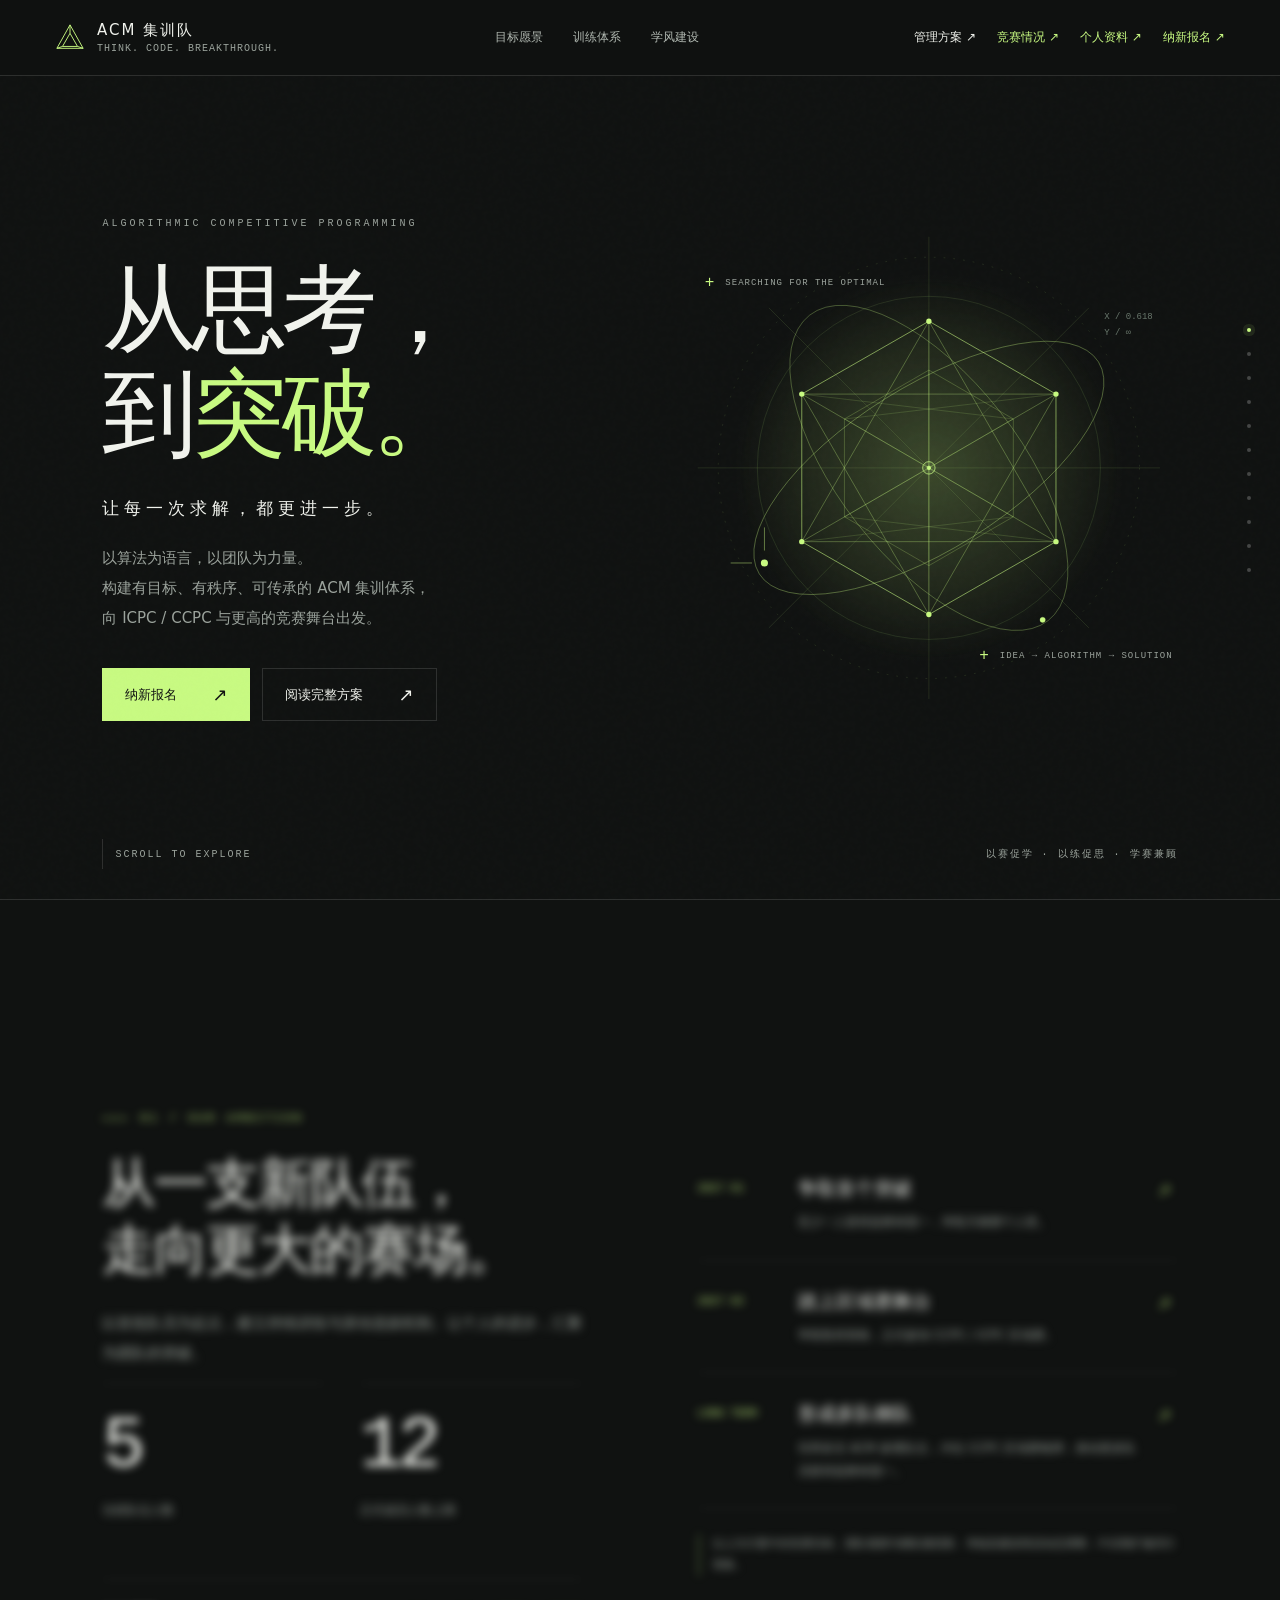
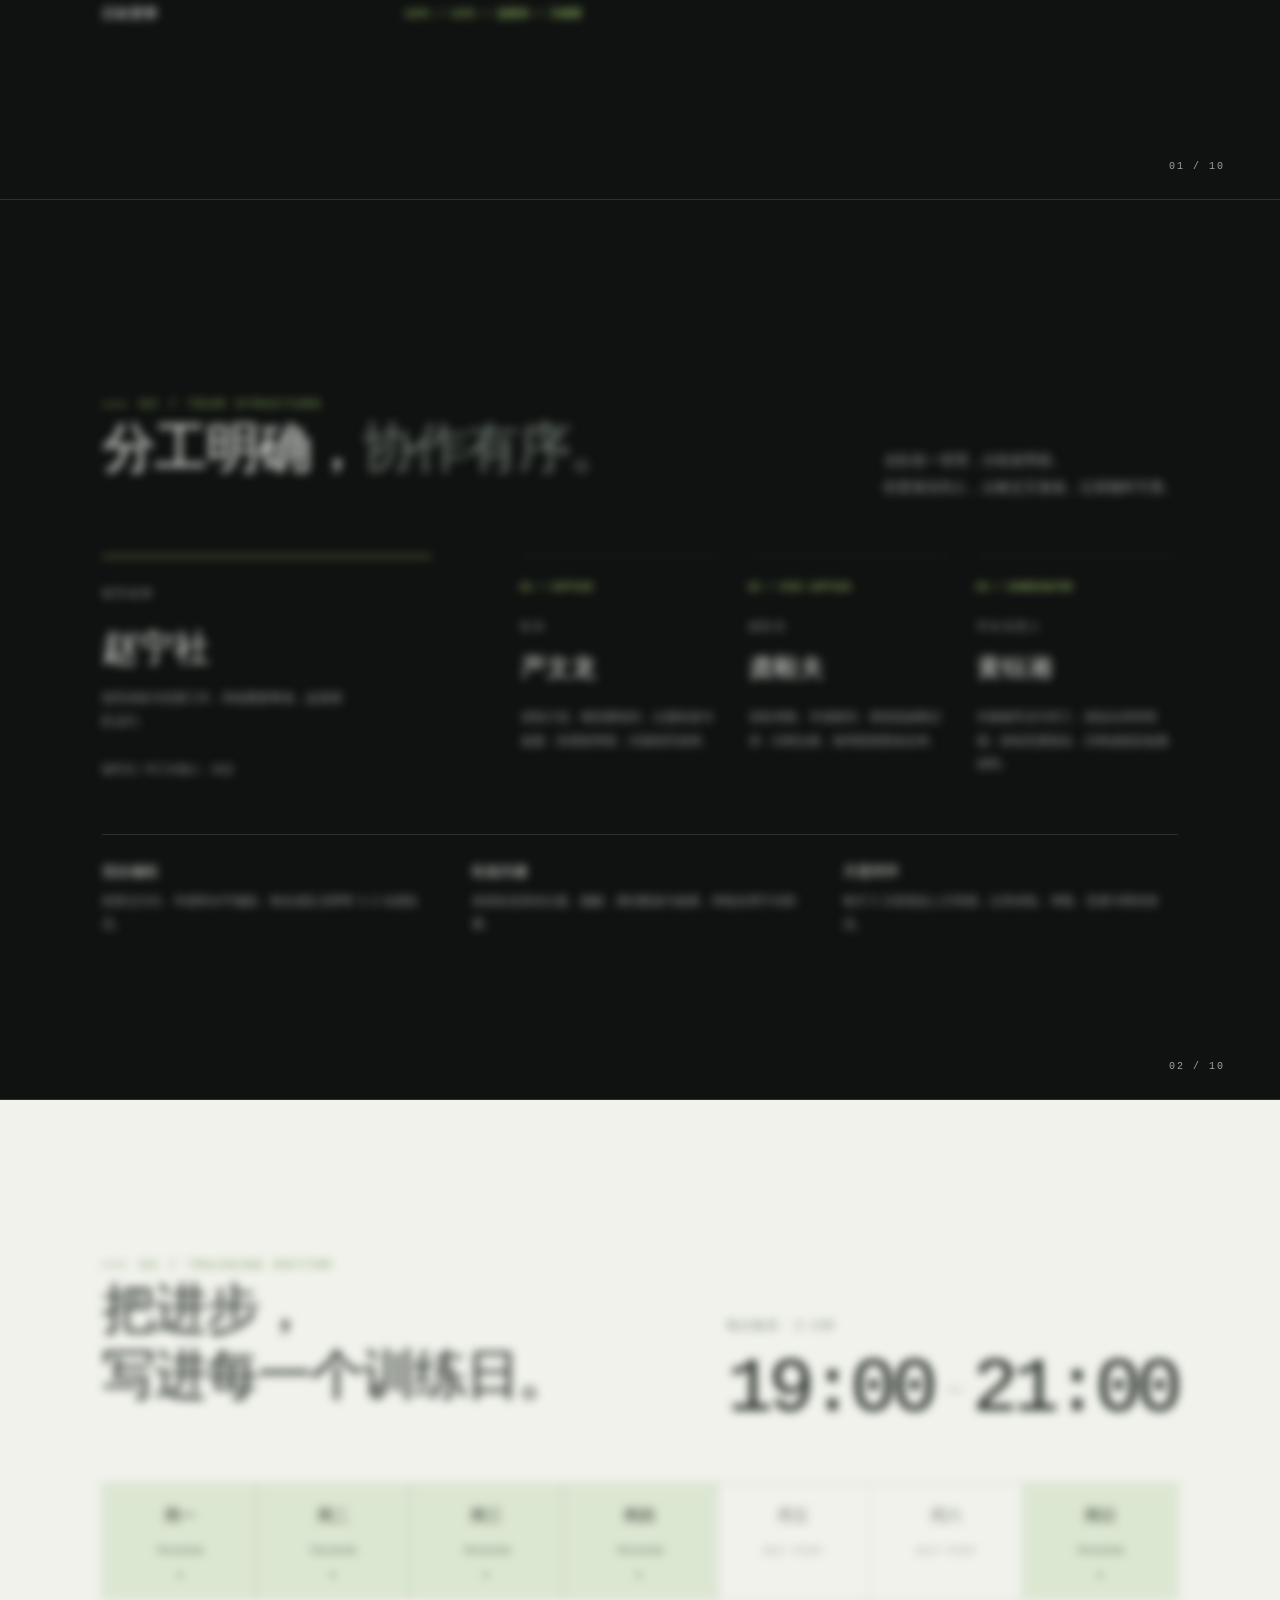
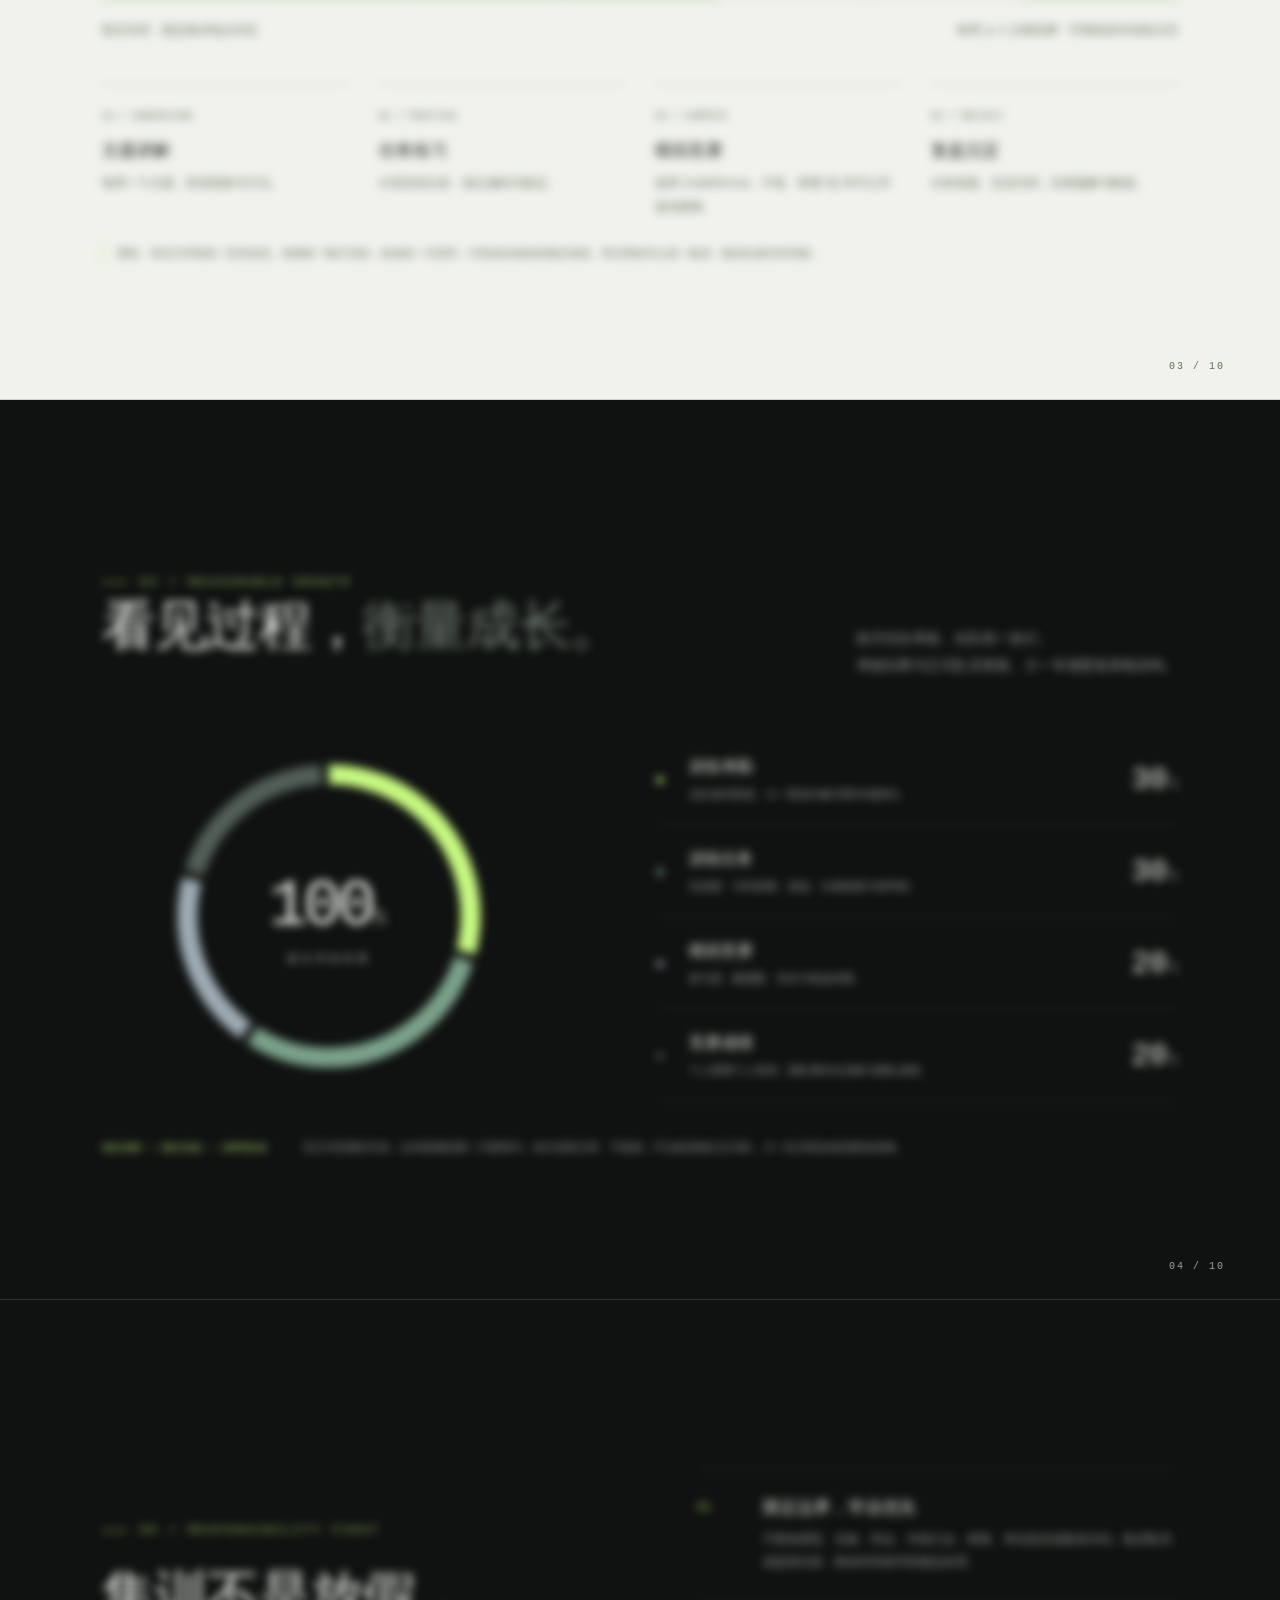
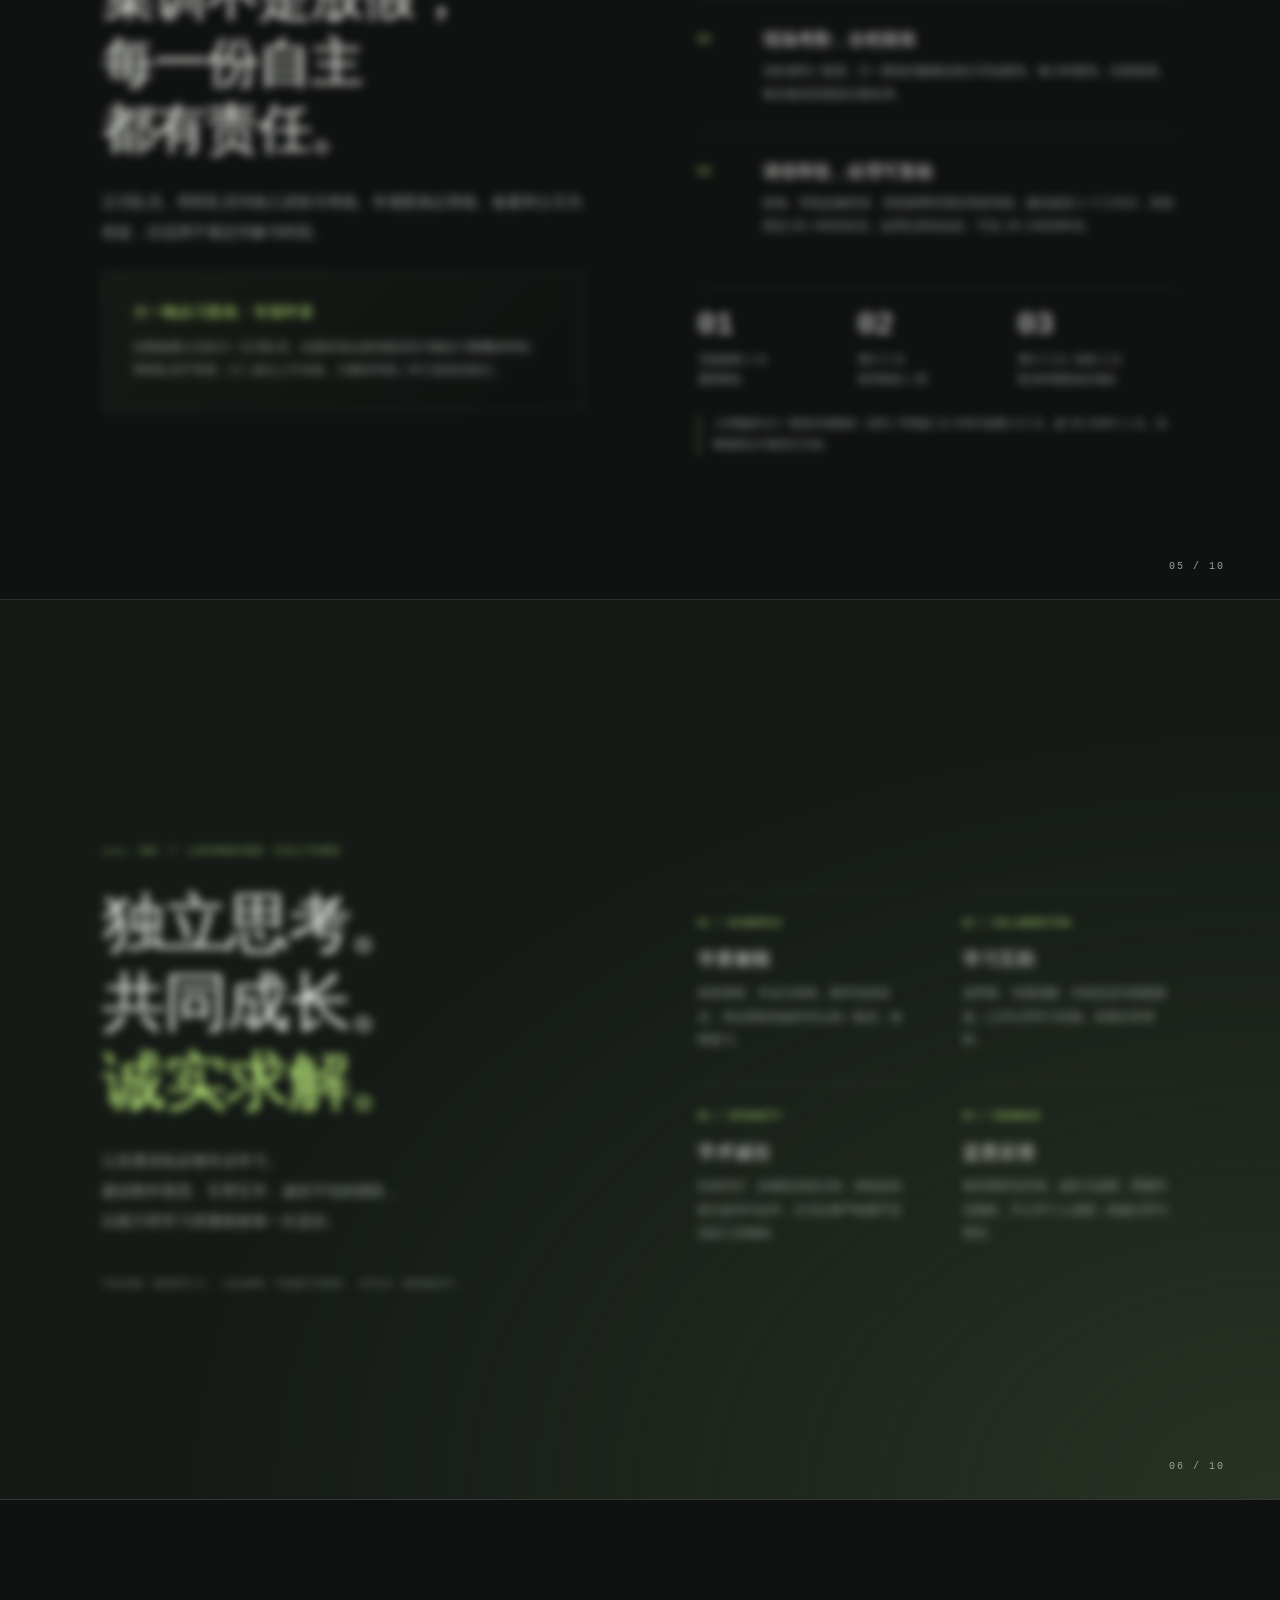
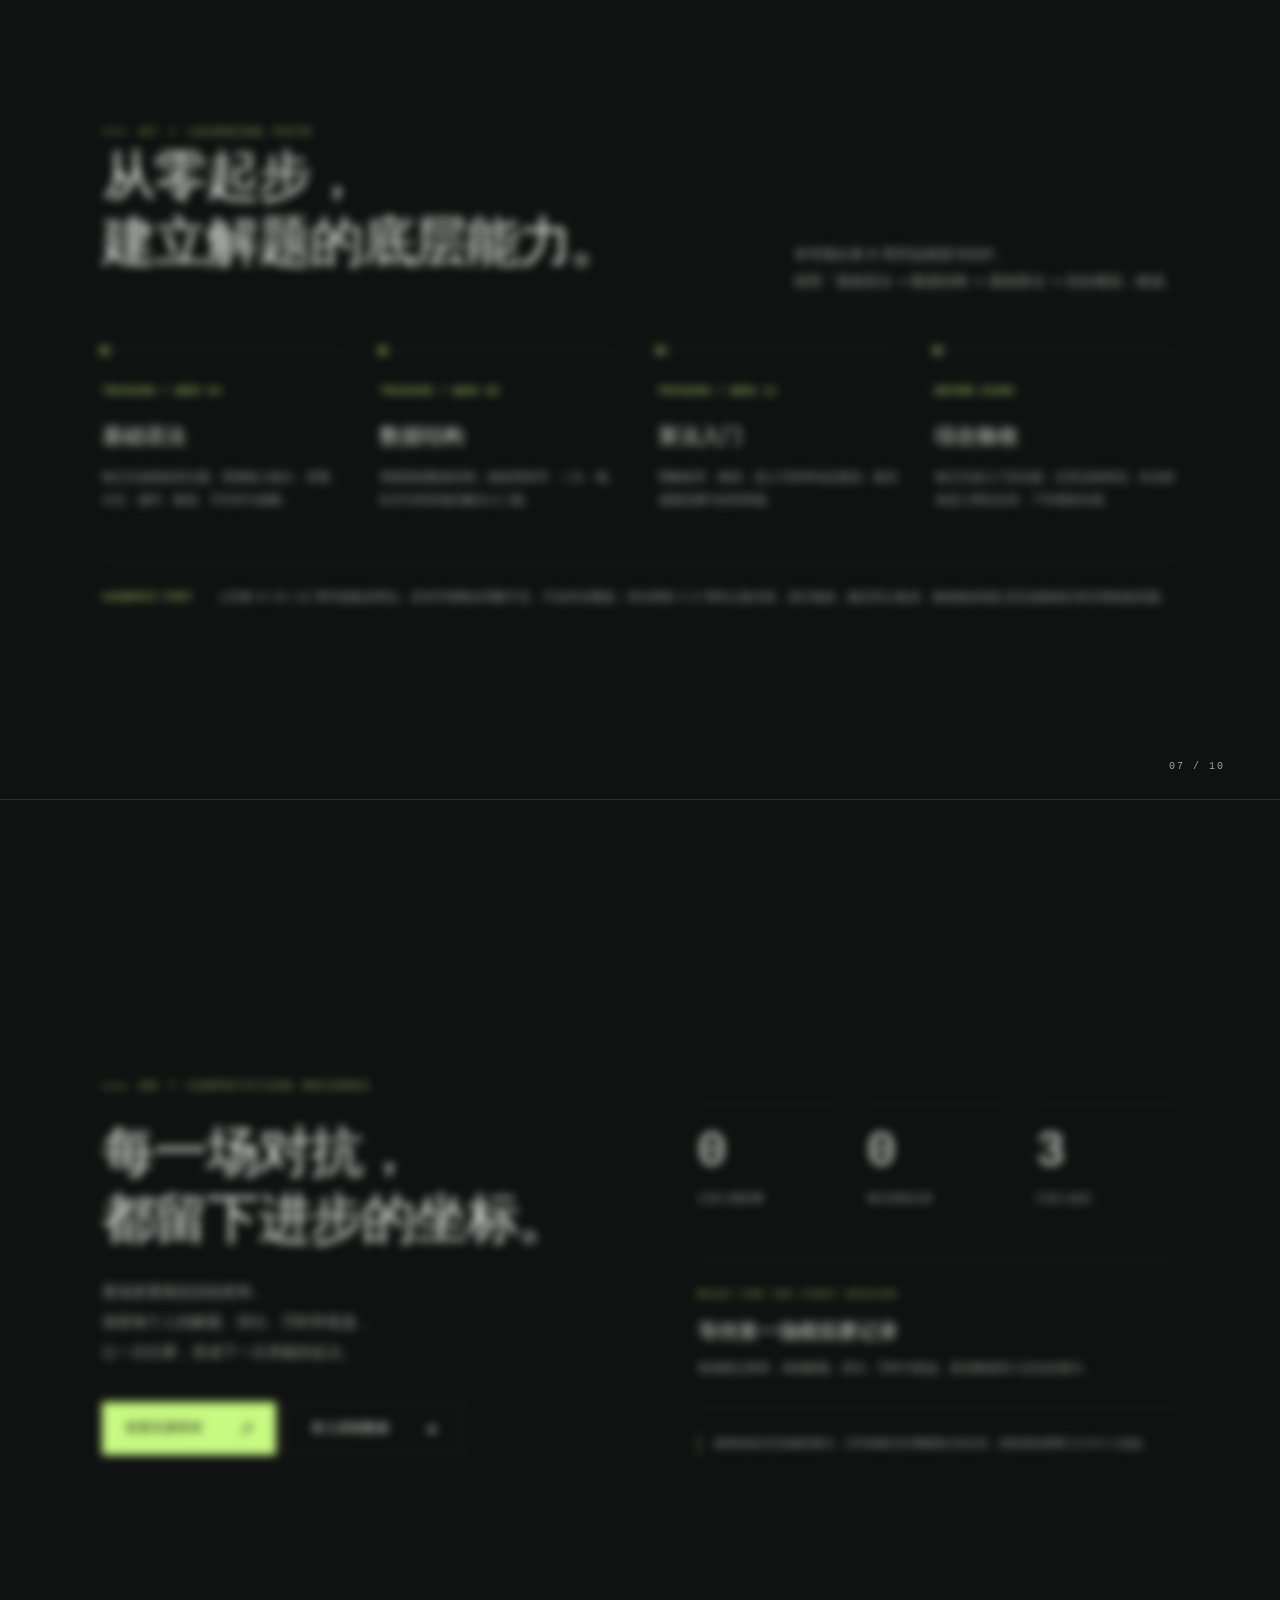
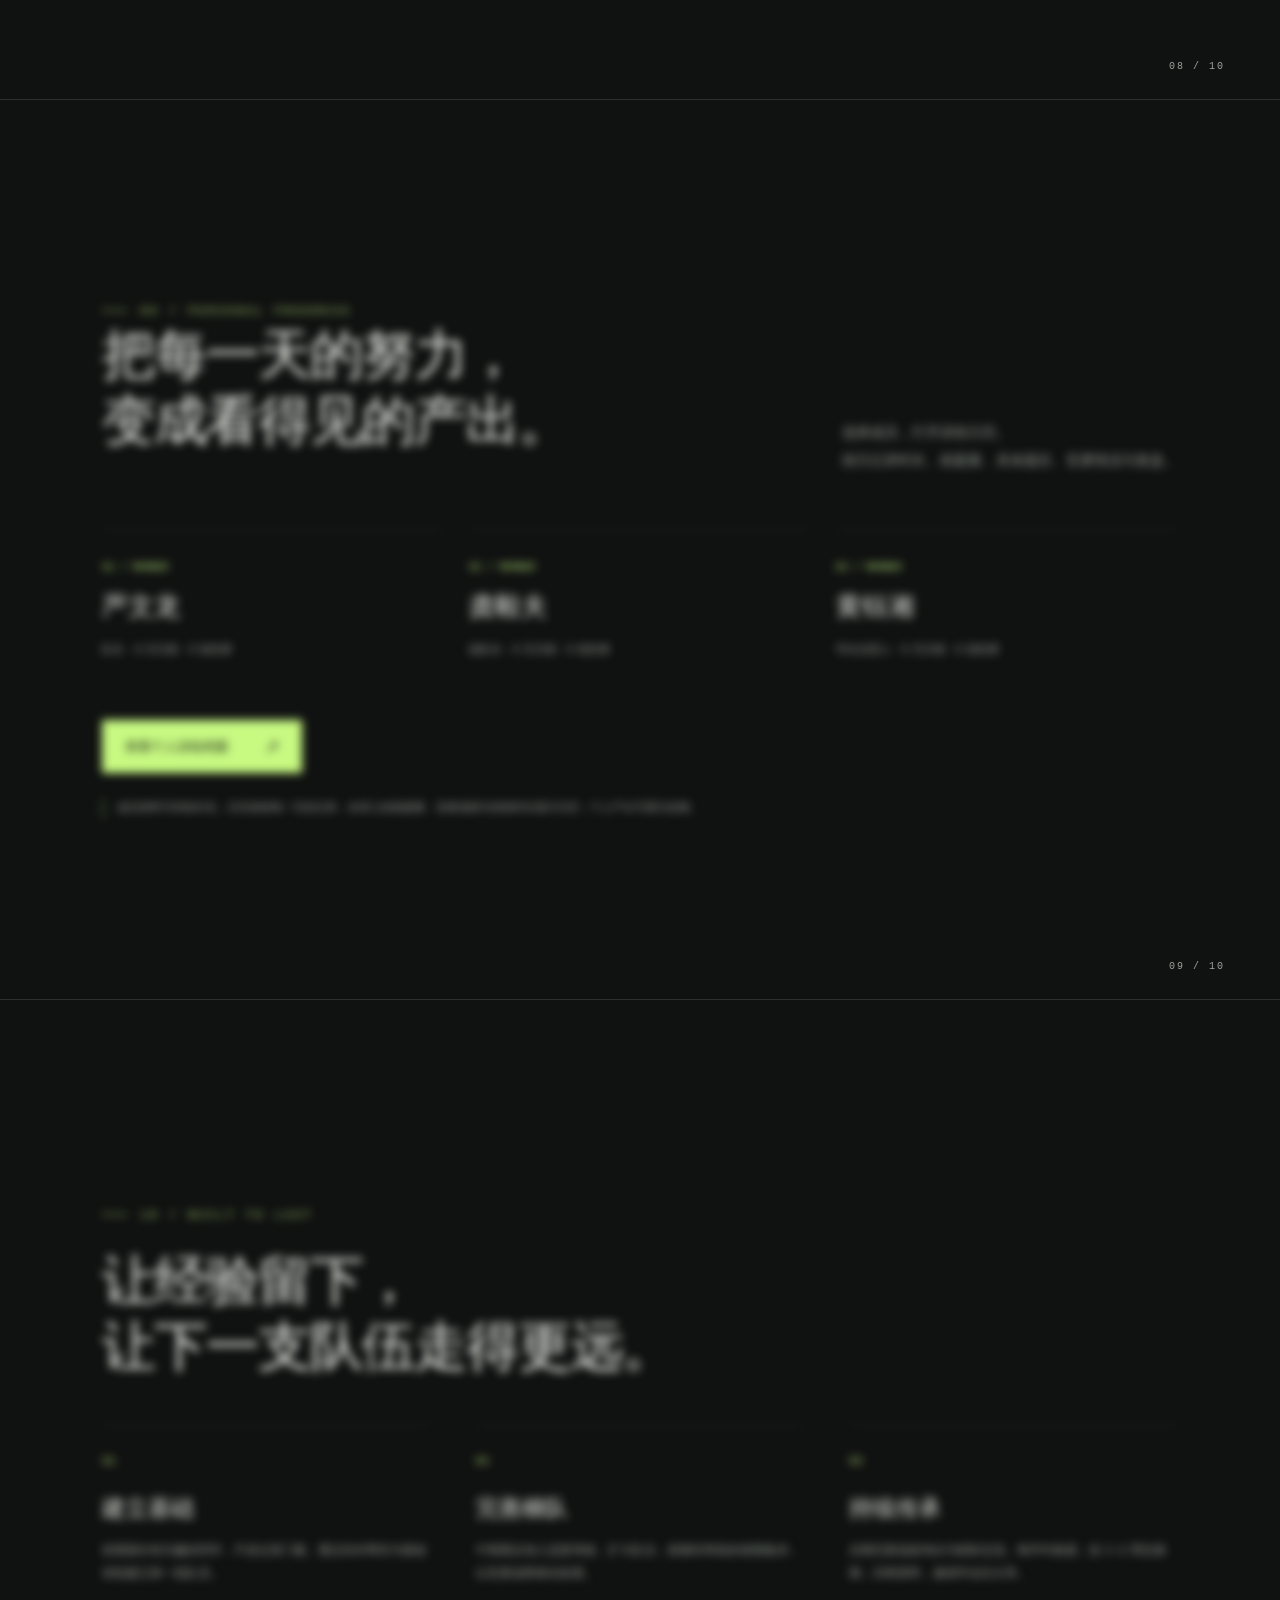
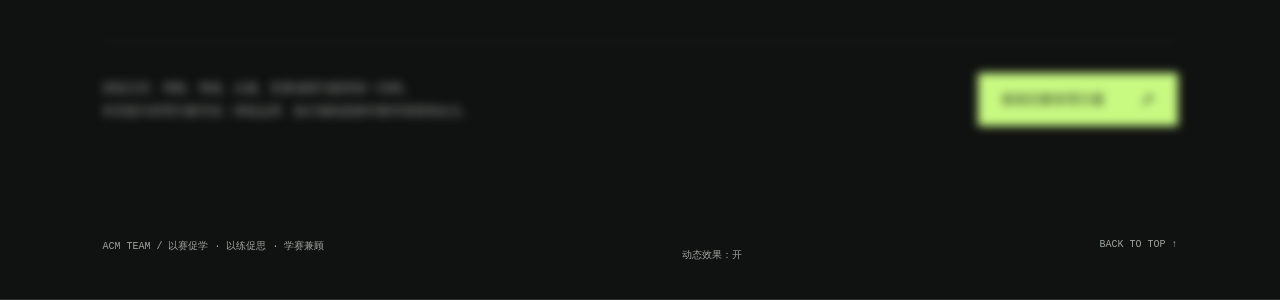
==== commit f90e7e28: "Add recruitment standards and original membership application download" ====
--- a/index.html
+++ b/index.html
@@ -27,6 +27,7 @@
     @media(max-width:380px){.hero h1{font-size:56px}.hero-visual{margin-top:-20px}.panel{padding-left:22px;padding-right:22px}.hero-copy .lead{max-width:100%}.people{grid-template-columns:1fr}.person{display:grid;grid-template-columns:25px 60px 1fr;gap:8px}.person .index{grid-row:1/3}.person h3{margin:0;font-size:17px}.person p{grid-column:3;grid-row:1/3;margin:0}.person .role{grid-column:2}.time{font-size:38px}}
     @media(prefers-reduced-motion:reduce){html{scroll-behavior:auto}*,*:before,*:after{animation:none!important;transition:none!important}.js .panel .reveal,.js .hero .hero-visual{opacity:1!important;transform:none!important;filter:none!important}}
     @media print{header,.side-nav,.progress,.hero-visual,.actions,.section-number,.footer,dialog{display:none!important}html{scroll-snap-type:none}body,.panel{background:white!important;color:black!important}.panel{min-height:0;padding:35px;break-inside:avoid}p{color:#444!important}.reveal{opacity:1!important;transform:none!important;filter:none!important}}
+    .recruitment-link{color:var(--accent);white-space:nowrap}.site-menu .mobile-recruitment{color:var(--accent)}@media(max-width:760px){header .recruitment-link{display:none}}
   </style>
   <link rel="stylesheet" href="team.css?v=20261022-2">
 </head>
@@ -35,15 +36,15 @@
   <header>
     <a class="brand" href="#home" aria-label="ACM集训队首页"><svg viewBox="0 0 32 32" fill="none" aria-hidden="true"><path d="M16 2 30 27H2L16 2Z" stroke="#c8fa82"/><path d="m16 11 8 14H8l8-14Z" stroke="#c8fa82"/><path d="M16 2v9M2 27l6-2m22 2-6-2" stroke="#c8fa82"/></svg><span>ACM 集训队<small>THINK. CODE. BREAKTHROUGH.</small></span></a>
     <nav aria-label="主导航"><a href="#vision">目标愿景</a><a href="#training">训练体系</a><a href="#culture">学风建设</a></nav>
-    <div class="header-actions"><span class="pill"><i class="dot"></i> TEAM PROGRAM</span><button class="text-button" data-reader>管理方案 ↗</button><button class="text-button module-link" data-records="contests">竞赛情况 ↗</button><button class="text-button module-link" data-records="members">个人资料 ↗</button><button class="menu-toggle" aria-label="打开导航菜单" aria-expanded="false" aria-controls="mobile-menu">☰</button></div>
+    <div class="header-actions"><span class="pill"><i class="dot"></i> TEAM PROGRAM</span><button class="text-button" data-reader>管理方案 ↗</button><button class="text-button module-link" data-records="contests">竞赛情况 ↗</button><button class="text-button module-link" data-records="members">个人资料 ↗</button><a class="text-button recruitment-link" href="recruitment.html">纳新报名 ↗</a><button class="menu-toggle" aria-label="打开导航菜单" aria-expanded="false" aria-controls="mobile-menu">☰</button></div>
   </header>
   <div class="progress" aria-hidden="true"></div>
-  <div class="site-menu" id="mobile-menu" hidden><button class="text-button" data-records="contests">竞赛情况 · 模拟赛榜单 ↗</button><button class="text-button" data-records="members">个人资料 · 每日训练档案 ↗</button><a href="#vision">01 · 目标愿景</a><a href="#organization">02 · 组织管理</a><a href="#training">03 · 训练体系</a><a href="#assessment">04 · 管理考核</a><a href="#rules">05 · 纪律与豁免</a><a href="#culture">06 · 学风建设</a><a href="#learning">07 · 教学路线</a><a href="#competition">08 · 竞赛情况</a><a href="#members">09 · 个人资料</a><a href="#legacy">10 · 梯队传承</a></div>
+  <div class="site-menu" id="mobile-menu" hidden><a href="recruitment.html" class="mobile-recruitment">纳新报名 · 标准与申请表 ↗</a><button class="text-button" data-records="contests">竞赛情况 · 模拟赛榜单 ↗</button><button class="text-button" data-records="members">个人资料 · 每日训练档案 ↗</button><a href="#vision">01 · 目标愿景</a><a href="#organization">02 · 组织管理</a><a href="#training">03 · 训练体系</a><a href="#assessment">04 · 管理考核</a><a href="#rules">05 · 纪律与豁免</a><a href="#culture">06 · 学风建设</a><a href="#learning">07 · 教学路线</a><a href="#competition">08 · 竞赛情况</a><a href="#members">09 · 个人资料</a><a href="#legacy">10 · 梯队传承</a></div>
   <aside class="side-nav" aria-label="章节导航"></aside>
   <main>
     <section class="panel hero" id="home" aria-label="首页" data-title="首页">
       <div class="inner">
-        <div class="hero-copy"><p class="tag reveal">ALGORITHMIC COMPETITIVE PROGRAMMING</p><h1 class="reveal" style="--delay:90ms"><span>从思考，</span><span>到<span class="accent" style="display:inline">突破。</span></span></h1><p class="hero-sub reveal" style="--delay:180ms">让每一次求解，都更进一步。</p><p class="lead reveal" style="--delay:250ms">以算法为语言，以团队为力量。<br>构建有目标、有秩序、可传承的 ACM 集训体系，<br>向 ICPC / CCPC 与更高的竞赛舞台出发。</p><div class="actions reveal" style="--delay:320ms"><a class="btn primary" href="#vision">探索集训计划 <b>↓</b></a><button class="btn" data-reader>阅读完整方案 <b>↗</b></button></div></div>
+        <div class="hero-copy"><p class="tag reveal">ALGORITHMIC COMPETITIVE PROGRAMMING</p><h1 class="reveal" style="--delay:90ms"><span>从思考，</span><span>到<span class="accent" style="display:inline">突破。</span></span></h1><p class="hero-sub reveal" style="--delay:180ms">让每一次求解，都更进一步。</p><p class="lead reveal" style="--delay:250ms">以算法为语言，以团队为力量。<br>构建有目标、有秩序、可传承的 ACM 集训体系，<br>向 ICPC / CCPC 与更高的竞赛舞台出发。</p><div class="actions reveal" style="--delay:320ms"><a class="btn primary" href="recruitment.html">纳新报名 <b>↗</b></a><button class="btn" data-reader>阅读完整方案 <b>↗</b></button></div></div>
         <div class="hero-visual" aria-hidden="true"><svg viewBox="0 0 560 560" fill="none"><defs><radialGradient id="glow"><stop stop-color="#c8fa82" stop-opacity=".19"/><stop offset="1" stop-color="#c8fa82" stop-opacity="0"/></radialGradient></defs><circle cx="280" cy="280" r="220" fill="url(#glow)"/><g stroke="#c8fa82" stroke-opacity=".12"><path d="M20 280h520M280 20v520"/><circle cx="280" cy="280" r="237" stroke-dasharray="2 9"/><circle cx="280" cy="280" r="193"/><path d="M100 100 460 460M100 460 460 100"/></g><g class="orbital" stroke="#c8fa82" stroke-opacity=".35"><ellipse cx="280" cy="280" rx="225" ry="92" transform="rotate(-32 280 280)"/><circle cx="95" cy="387" r="4" fill="#c8fa82" stroke="none"/><path d="M95 373v-26m-14 40H57" stroke-opacity=".5"/></g><g class="orbital reverse" stroke="#c8fa82" stroke-opacity=".3"><ellipse cx="280" cy="280" rx="218" ry="102" transform="rotate(52 280 280)"/><circle cx="408" cy="451" r="3" fill="#c8fa82"/></g><g class="core" stroke="#c8fa82" stroke-width=".85"><path d="m280 115 143 82v166l-143 82-143-82V197l143-82Z" stroke-opacity=".75"/><path d="m280 115 143 248H137L280 115Zm0 330L137 197h286L280 445Zm-143-248 286 166M423 197 137 363M280 115v330" stroke-opacity=".4"/><path d="m280 170 95 55v110l-95 55-95-55V225l95-55Z" stroke-opacity=".3"/><path d="m185 225 190 110m0-110L185 335m95-165v220M137 197l238 28M423 197l-238 28M137 363l238-28M423 363l-238-28" stroke-opacity=".2"/><circle cx="280" cy="280" r="7" fill="#c8fa82" fill-opacity=".1"/><circle cx="280" cy="280" r="2" fill="#c8fa82"/><g fill="#c8fa82" stroke="none"><circle cx="280" cy="115" r="3"/><circle cx="423" cy="197" r="3"/><circle cx="423" cy="363" r="3"/><circle cx="280" cy="445" r="3"/><circle cx="137" cy="363" r="3"/><circle cx="137" cy="197" r="3"/></g></g></svg><span class="visual-label top">SEARCHING FOR THE OPTIMAL</span><span class="visual-label bottom">IDEA → ALGORITHM → SOLUTION</span><span class="coordinate">X / 0.618<br>Y / ∞</span></div>
       </div><div class="hero-footer"><a class="scroll-hint" href="#vision"><i class="scroll-line"></i> SCROLL TO EXPLORE</a><span>以赛促学 · 以练促思 · 学赛兼顾</span></div>
     </section>
@@ -98,3 +99,4 @@
 </body>
 </html>
 
+
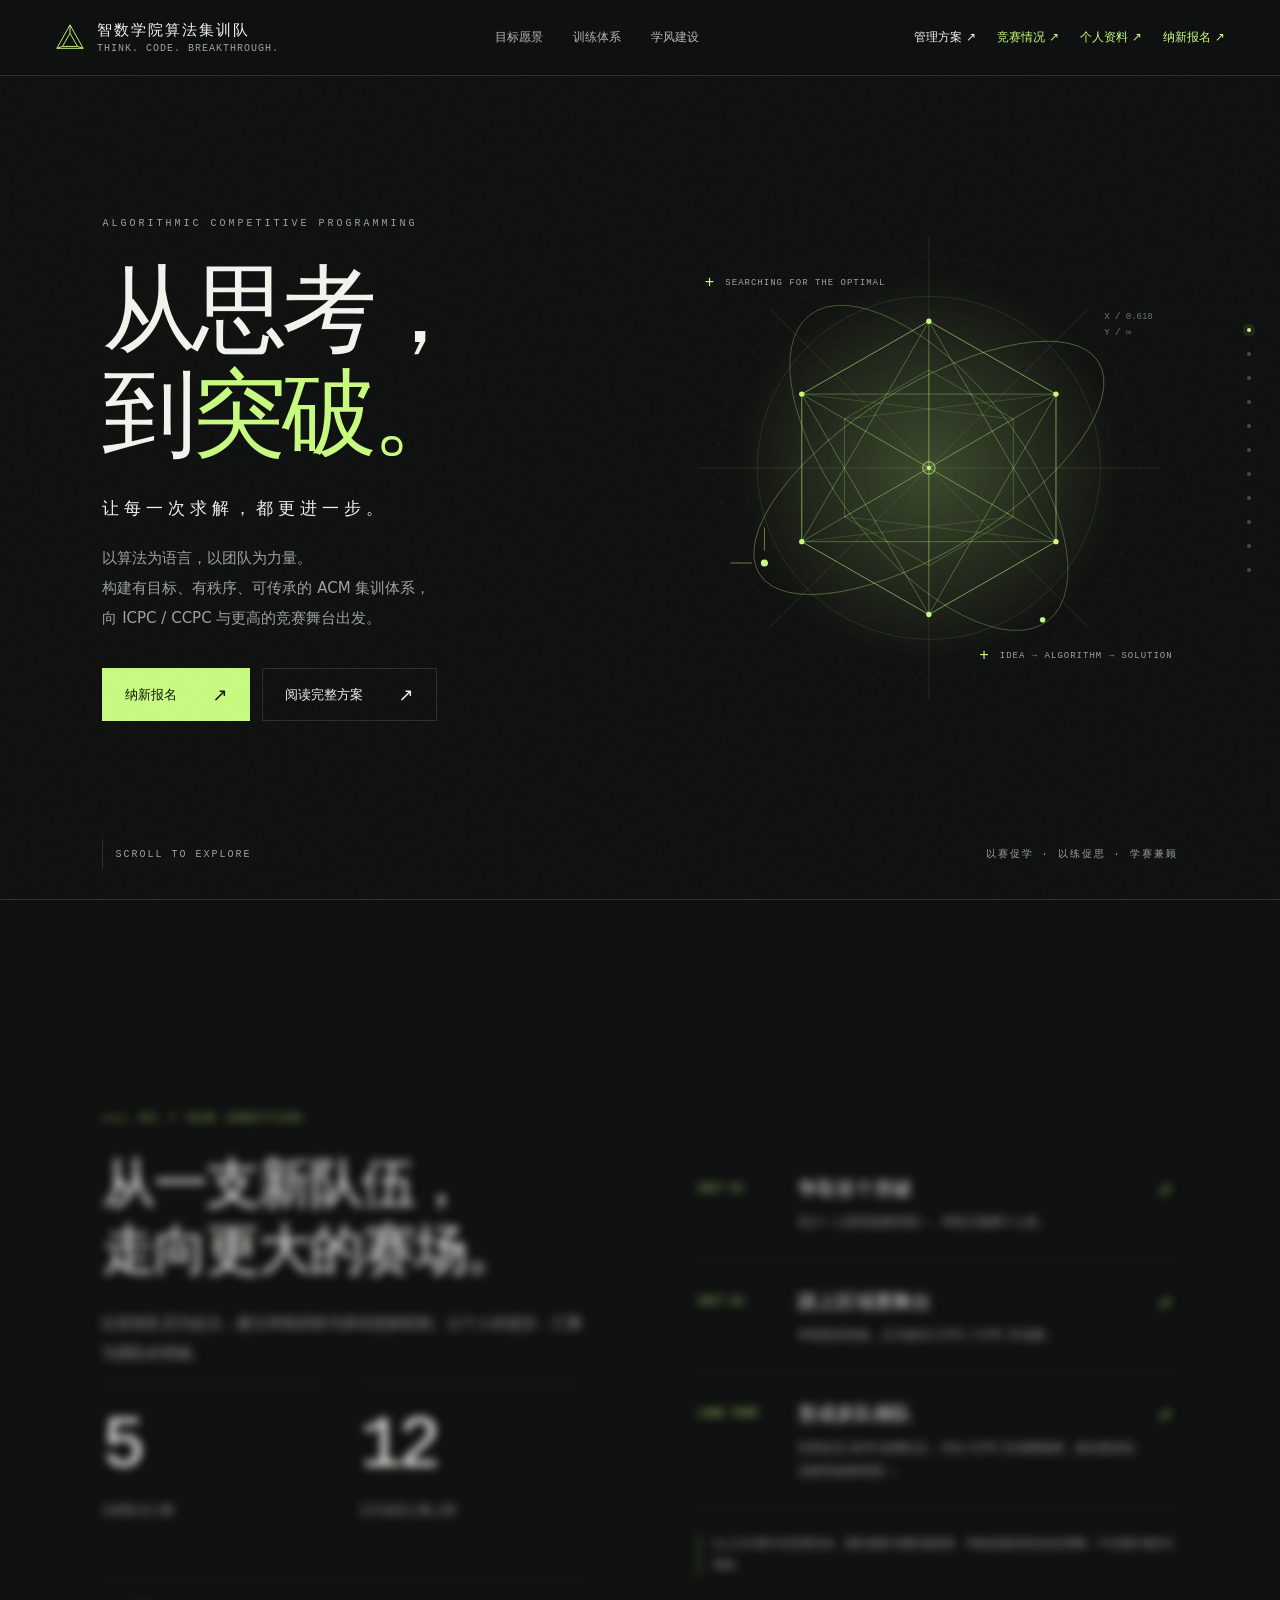
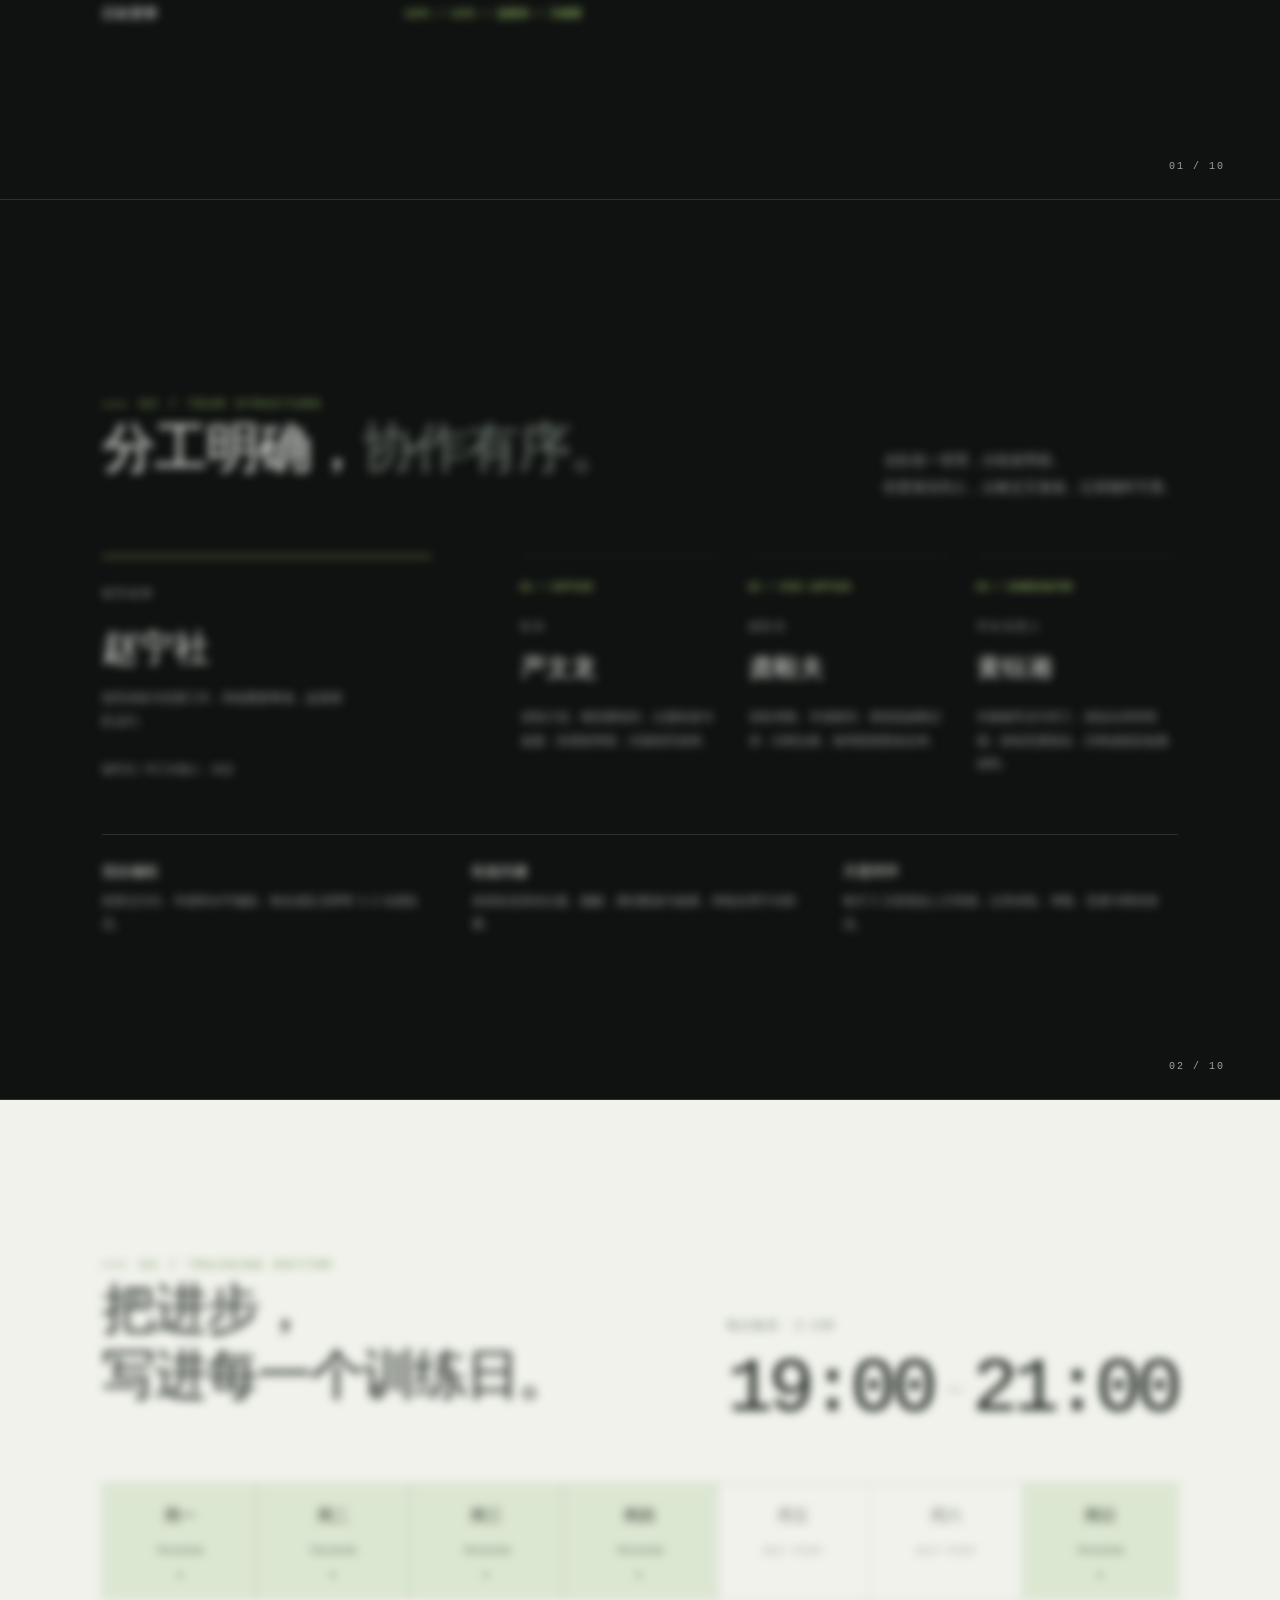
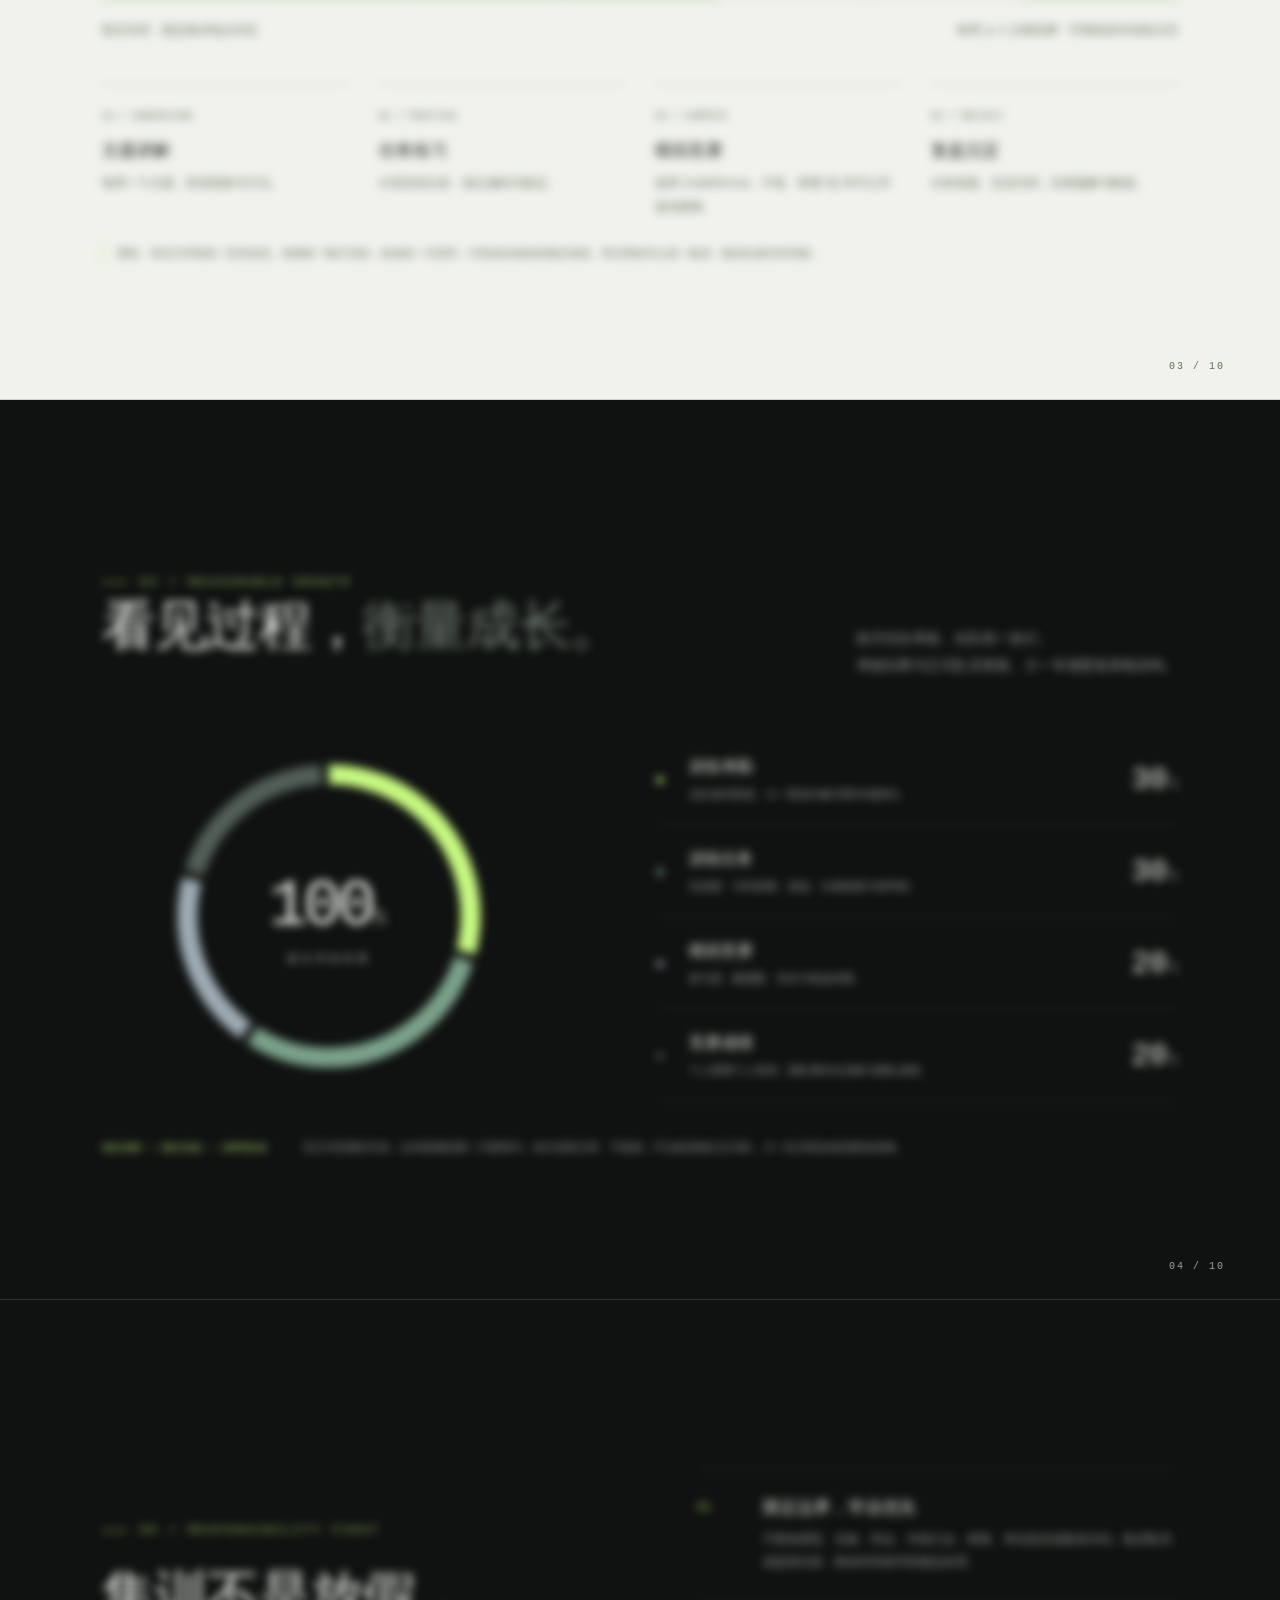
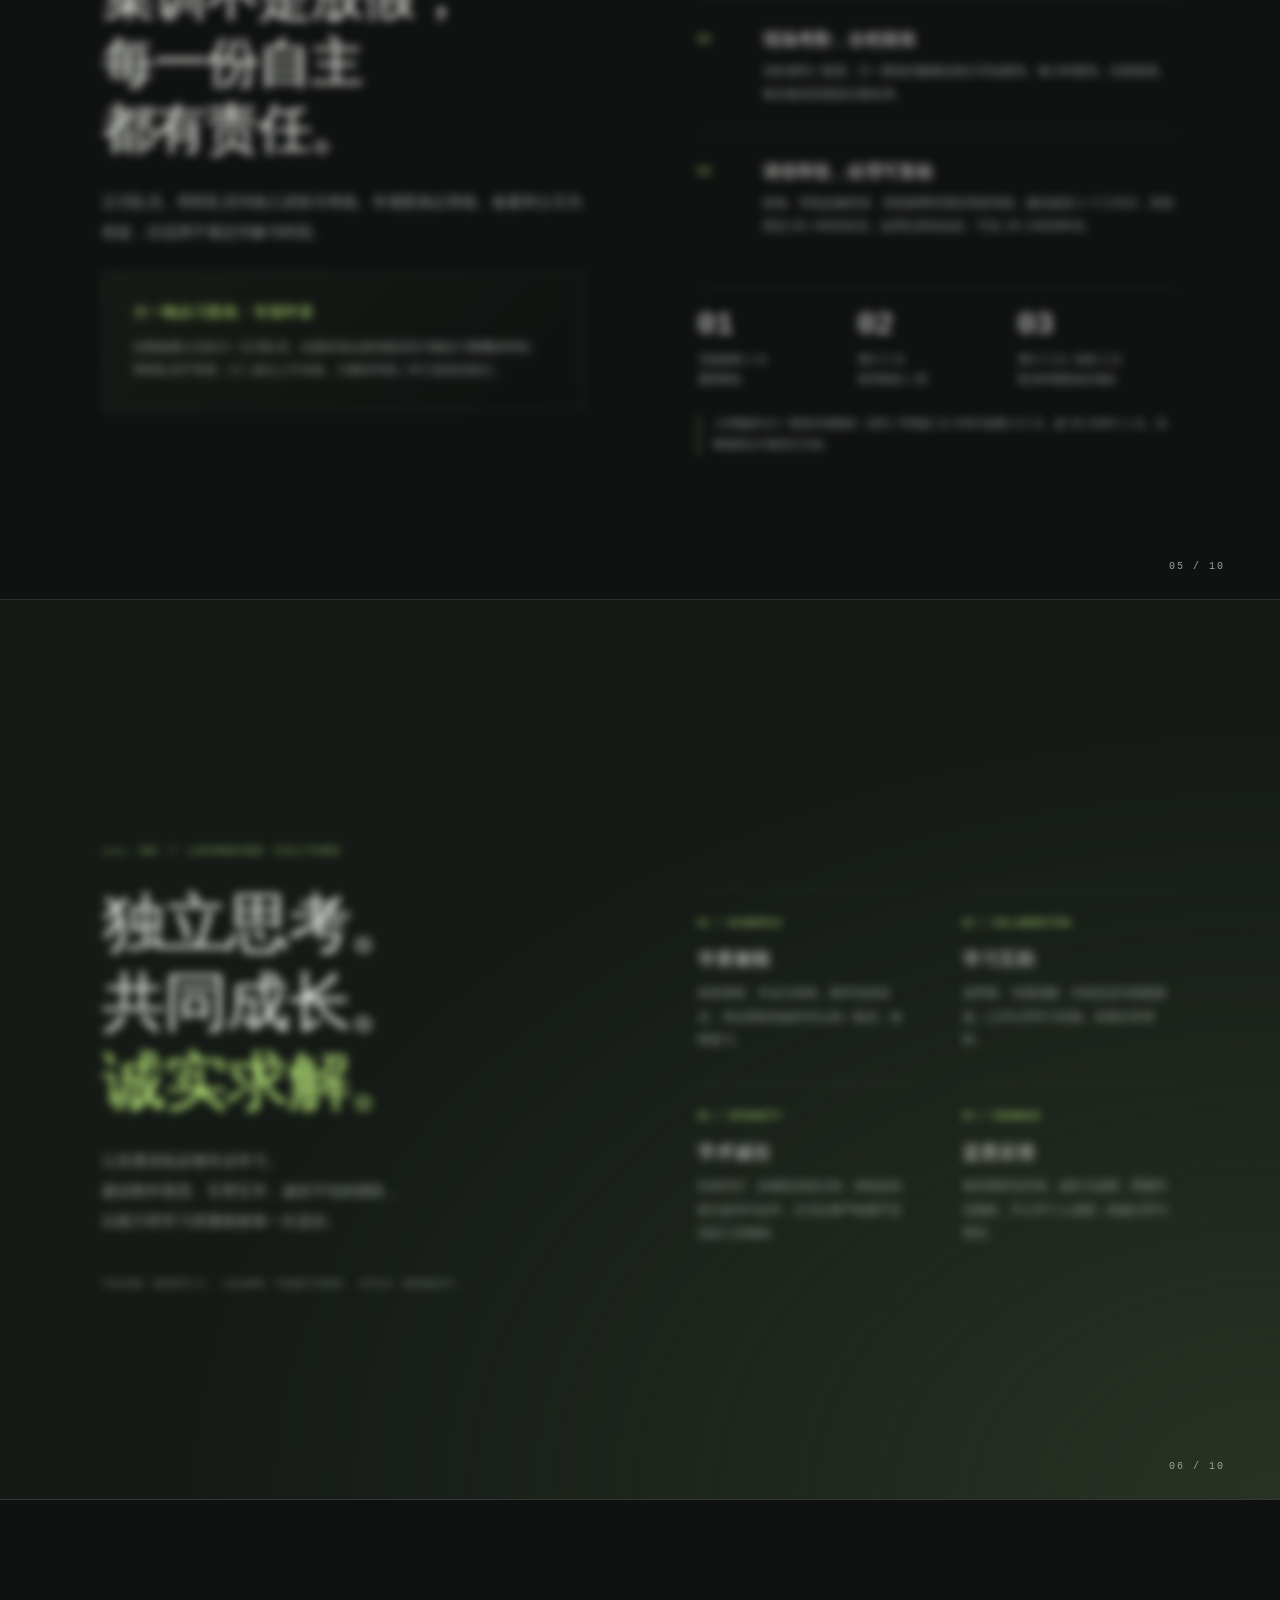
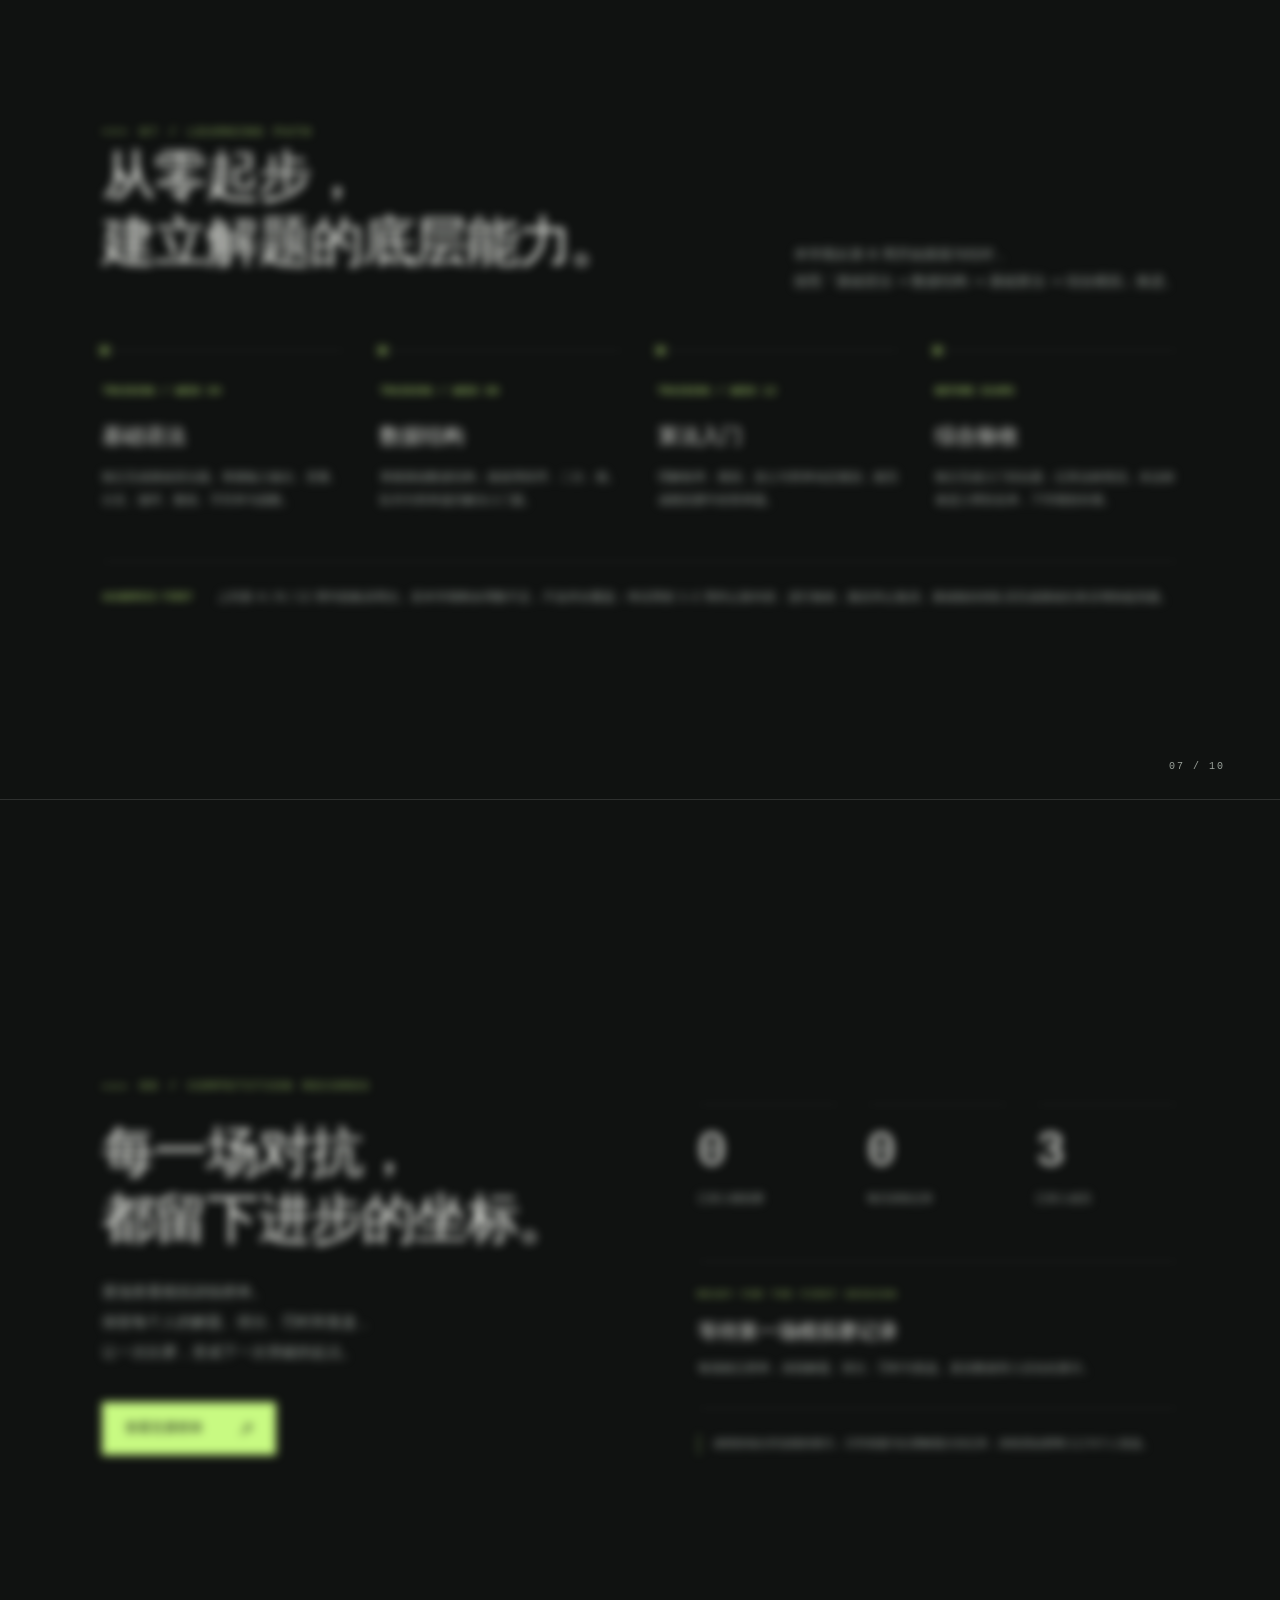
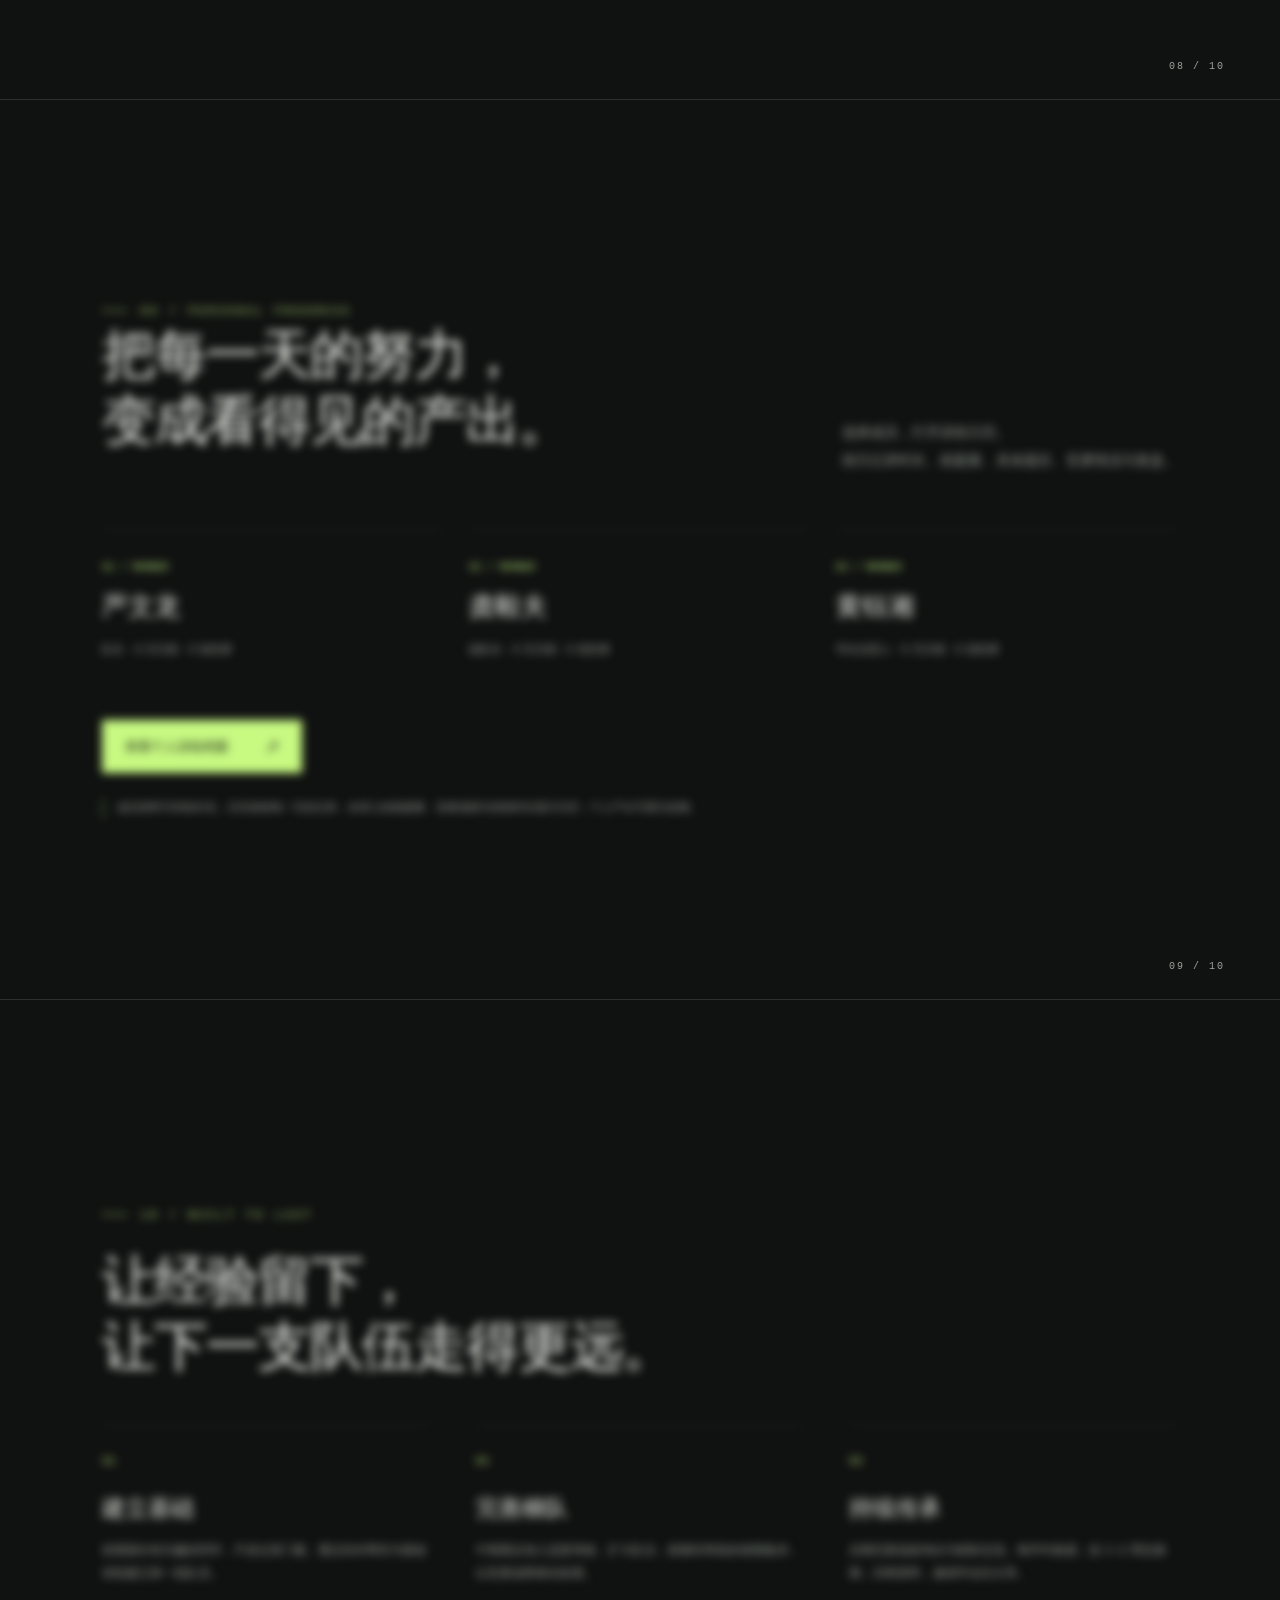
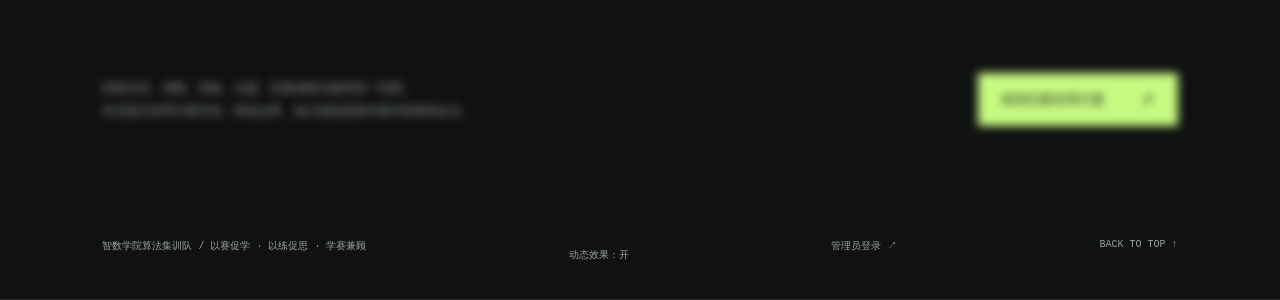
==== commit 0549fb70: "Add secure team administration and rename Zhishu algorithm team Backed up pre-update source at backu" ====
--- a/index.html
+++ b/index.html
@@ -5,7 +5,7 @@
   <meta name="viewport" content="width=device-width,initial-scale=1">
   <meta name="theme-color" content="#101211">
   <meta name="description" content="ACM集训队：管理方案、模拟赛榜单、个人训练档案与每日刷题产出。以赛促学，以练促思。">
-  <title>ACM 集训队 · 从思考，到突破</title>
+  <title>智数学院算法集训队 · 从思考，到突破</title>
   <style>
     :root{--bg:#101211;--fg:#f1f3ed;--muted:#9bA39c;--line:#ffffff20;--accent:#c8fa82;--mono:ui-monospace,SFMono-Regular,Consolas,monospace;--ease:cubic-bezier(.2,.75,.2,1)}
     *{box-sizing:border-box}html{scroll-behavior:smooth;scroll-snap-type:y proximity;scroll-padding-top:76px}body{margin:0;background:var(--bg);color:var(--fg);font-family:Inter,"PingFang SC","Microsoft YaHei",system-ui,sans-serif;-webkit-font-smoothing:antialiased}body:before{content:"";position:fixed;inset:0;pointer-events:none;opacity:.025;background-image:url("data:image/svg+xml,%3Csvg viewBox='0 0 180 180' xmlns='http://www.w3.org/2000/svg'%3E%3Cfilter id='n'%3E%3CfeTurbulence type='fractalNoise' baseFrequency='.9' numOctaves='3' stitchTiles='stitch'/%3E%3C/filter%3E%3Crect width='100%25' height='100%25' opacity='.6' filter='url(%23n)'/%3E%3C/svg%3E");z-index:10}a{color:inherit;text-decoration:none}button,input{font:inherit}button{cursor:pointer}button,a{-webkit-tap-highlight-color:transparent}button:focus-visible,a:focus-visible,input:focus-visible,summary:focus-visible{outline:2px solid var(--accent);outline-offset:6px}button{color:inherit}::selection{background:var(--accent);color:var(--bg)}.skip{position:fixed;top:-60px;left:24px;background:var(--accent);color:var(--bg);padding:12px;z-index:100}.skip:focus{top:12px}
@@ -27,14 +27,14 @@
     @media(max-width:380px){.hero h1{font-size:56px}.hero-visual{margin-top:-20px}.panel{padding-left:22px;padding-right:22px}.hero-copy .lead{max-width:100%}.people{grid-template-columns:1fr}.person{display:grid;grid-template-columns:25px 60px 1fr;gap:8px}.person .index{grid-row:1/3}.person h3{margin:0;font-size:17px}.person p{grid-column:3;grid-row:1/3;margin:0}.person .role{grid-column:2}.time{font-size:38px}}
     @media(prefers-reduced-motion:reduce){html{scroll-behavior:auto}*,*:before,*:after{animation:none!important;transition:none!important}.js .panel .reveal,.js .hero .hero-visual{opacity:1!important;transform:none!important;filter:none!important}}
     @media print{header,.side-nav,.progress,.hero-visual,.actions,.section-number,.footer,dialog{display:none!important}html{scroll-snap-type:none}body,.panel{background:white!important;color:black!important}.panel{min-height:0;padding:35px;break-inside:avoid}p{color:#444!important}.reveal{opacity:1!important;transform:none!important;filter:none!important}}
-    .recruitment-link{color:var(--accent);white-space:nowrap}.site-menu .mobile-recruitment{color:var(--accent)}@media(max-width:760px){header .recruitment-link{display:none}}
+    [data-cms]{white-space:pre-line}.hero h1>span>span[data-cms]{display:inline}.recruitment-link{color:var(--accent);white-space:nowrap}.site-menu .mobile-recruitment{color:var(--accent)}@media(max-width:760px){header .recruitment-link{display:none}}
   </style>
   <link rel="stylesheet" href="team.css?v=20261022-2">
 </head>
 <body>
   <a class="skip" href="#vision">跳到主要内容</a>
   <header>
-    <a class="brand" href="#home" aria-label="ACM集训队首页"><svg viewBox="0 0 32 32" fill="none" aria-hidden="true"><path d="M16 2 30 27H2L16 2Z" stroke="#c8fa82"/><path d="m16 11 8 14H8l8-14Z" stroke="#c8fa82"/><path d="M16 2v9M2 27l6-2m22 2-6-2" stroke="#c8fa82"/></svg><span>ACM 集训队<small>THINK. CODE. BREAKTHROUGH.</small></span></a>
+    <a class="brand" href="#home" aria-label="智数学院算法集训队首页"><svg viewBox="0 0 32 32" fill="none" aria-hidden="true"><path d="M16 2 30 27H2L16 2Z" stroke="#c8fa82"/><path d="m16 11 8 14H8l8-14Z" stroke="#c8fa82"/><path d="M16 2v9M2 27l6-2m22 2-6-2" stroke="#c8fa82"/></svg><span><span data-cms="site.name">智数学院算法集训队</span><small>THINK. CODE. BREAKTHROUGH.</small></span></a>
     <nav aria-label="主导航"><a href="#vision">目标愿景</a><a href="#training">训练体系</a><a href="#culture">学风建设</a></nav>
     <div class="header-actions"><span class="pill"><i class="dot"></i> TEAM PROGRAM</span><button class="text-button" data-reader>管理方案 ↗</button><button class="text-button module-link" data-records="contests">竞赛情况 ↗</button><button class="text-button module-link" data-records="members">个人资料 ↗</button><a class="text-button recruitment-link" href="recruitment.html">纳新报名 ↗</a><button class="menu-toggle" aria-label="打开导航菜单" aria-expanded="false" aria-controls="mobile-menu">☰</button></div>
   </header>
@@ -44,26 +44,26 @@
   <main>
     <section class="panel hero" id="home" aria-label="首页" data-title="首页">
       <div class="inner">
-        <div class="hero-copy"><p class="tag reveal">ALGORITHMIC COMPETITIVE PROGRAMMING</p><h1 class="reveal" style="--delay:90ms"><span>从思考，</span><span>到<span class="accent" style="display:inline">突破。</span></span></h1><p class="hero-sub reveal" style="--delay:180ms">让每一次求解，都更进一步。</p><p class="lead reveal" style="--delay:250ms">以算法为语言，以团队为力量。<br>构建有目标、有秩序、可传承的 ACM 集训体系，<br>向 ICPC / CCPC 与更高的竞赛舞台出发。</p><div class="actions reveal" style="--delay:320ms"><a class="btn primary" href="recruitment.html">纳新报名 <b>↗</b></a><button class="btn" data-reader>阅读完整方案 <b>↗</b></button></div></div>
+        <div class="hero-copy"><p class="tag reveal">ALGORITHMIC COMPETITIVE PROGRAMMING</p><h1 class="reveal" style="--delay:90ms"><span data-cms="hero.title1">从思考，</span><span><span data-cms="hero.title2Prefix" style="display:inline">到</span><span class="accent" data-cms="hero.title2Accent" style="display:inline">突破。</span></span></h1><p class="hero-sub reveal" data-cms="hero.subtitle" style="--delay:180ms">让每一次求解，都更进一步。</p><p class="lead reveal" data-cms="hero.description" style="--delay:250ms">以算法为语言，以团队为力量。<br>构建有目标、有秩序、可传承的 ACM 集训体系，<br>向 ICPC / CCPC 与更高的竞赛舞台出发。</p><div class="actions reveal" style="--delay:320ms"><a class="btn primary" href="recruitment.html">纳新报名 <b>↗</b></a><button class="btn" data-reader>阅读完整方案 <b>↗</b></button></div></div>
         <div class="hero-visual" aria-hidden="true"><svg viewBox="0 0 560 560" fill="none"><defs><radialGradient id="glow"><stop stop-color="#c8fa82" stop-opacity=".19"/><stop offset="1" stop-color="#c8fa82" stop-opacity="0"/></radialGradient></defs><circle cx="280" cy="280" r="220" fill="url(#glow)"/><g stroke="#c8fa82" stroke-opacity=".12"><path d="M20 280h520M280 20v520"/><circle cx="280" cy="280" r="237" stroke-dasharray="2 9"/><circle cx="280" cy="280" r="193"/><path d="M100 100 460 460M100 460 460 100"/></g><g class="orbital" stroke="#c8fa82" stroke-opacity=".35"><ellipse cx="280" cy="280" rx="225" ry="92" transform="rotate(-32 280 280)"/><circle cx="95" cy="387" r="4" fill="#c8fa82" stroke="none"/><path d="M95 373v-26m-14 40H57" stroke-opacity=".5"/></g><g class="orbital reverse" stroke="#c8fa82" stroke-opacity=".3"><ellipse cx="280" cy="280" rx="218" ry="102" transform="rotate(52 280 280)"/><circle cx="408" cy="451" r="3" fill="#c8fa82"/></g><g class="core" stroke="#c8fa82" stroke-width=".85"><path d="m280 115 143 82v166l-143 82-143-82V197l143-82Z" stroke-opacity=".75"/><path d="m280 115 143 248H137L280 115Zm0 330L137 197h286L280 445Zm-143-248 286 166M423 197 137 363M280 115v330" stroke-opacity=".4"/><path d="m280 170 95 55v110l-95 55-95-55V225l95-55Z" stroke-opacity=".3"/><path d="m185 225 190 110m0-110L185 335m95-165v220M137 197l238 28M423 197l-238 28M137 363l238-28M423 363l-238-28" stroke-opacity=".2"/><circle cx="280" cy="280" r="7" fill="#c8fa82" fill-opacity=".1"/><circle cx="280" cy="280" r="2" fill="#c8fa82"/><g fill="#c8fa82" stroke="none"><circle cx="280" cy="115" r="3"/><circle cx="423" cy="197" r="3"/><circle cx="423" cy="363" r="3"/><circle cx="280" cy="445" r="3"/><circle cx="137" cy="363" r="3"/><circle cx="137" cy="197" r="3"/></g></g></svg><span class="visual-label top">SEARCHING FOR THE OPTIMAL</span><span class="visual-label bottom">IDEA → ALGORITHM → SOLUTION</span><span class="coordinate">X / 0.618<br>Y / ∞</span></div>
       </div><div class="hero-footer"><a class="scroll-hint" href="#vision"><i class="scroll-line"></i> SCROLL TO EXPLORE</a><span>以赛促学 · 以练促思 · 学赛兼顾</span></div>
     </section>
-    <section class="panel" id="vision" data-title="目标愿景" data-enter="side"><div class="inner split"><div><p class="eyebrow reveal">01 / OUR AMBITION</p><h2 class="reveal">从一支新队伍，<br>走向更大的赛场。</h2><p class="lead reveal">以首批队员为起点，建立持续训练与滚动选拔机制。让个人的进步，汇聚为团队的突破。</p><div class="stats reveal"><div class="stat"><strong data-count="5">5</strong><p>当前队伍人数</p></div><div class="stat"><strong data-count="12">12</strong><p>正式成员人数上限</p></div></div><div class="big-goal reveal"><span>目标赛事</span><span class="mono">ICPC / CCPC / 蓝桥杯 / 天梯赛</span></div></div><div><div class="goal-list"><div class="goal-item reveal" style="--delay:120ms"><span class="year">2027 H1</span><div><h3>争取首个突破</h3><p>至少一人获得蓝桥杯国一，争取天梯赛个人奖。</p></div><span class="arrow">↗</span></div><div class="goal-item reveal" style="--delay:220ms"><span class="year">2027 H2</span><div><h3>踏上区域赛舞台</h3><p>争取取得资格，正式参加 CCPC / ICPC 区域赛。</p></div><span class="arrow">↗</span></div><div class="goal-item reveal" style="--delay:320ms"><span class="year">LONG TERM</span><div><h3>形成多队梯队</h3><p>培养多支 ACM 参赛队伍，冲击 CCPC 区域赛银牌，推动更多队员获得蓝桥杯国一。</p></div><span class="arrow">↗</span></div></div><p class="note reveal" style="--delay:400ms">以上为方案中的竞赛目标。团队规模与梯队随招新、考核及建设情况动态调整，中后期扩编另行报备。</p></div></div><span class="section-number">01 / 10</span></section>
-    <section class="panel" id="organization" data-title="组织管理" data-enter="scale"><div class="inner"><div class="section-head"><div><p class="eyebrow reveal">02 / TEAM STRUCTURE</p><h2 class="reveal">分工明确，<span class="dim">协作有序。</span></h2></div><p class="reveal">全队统一管理，分组老带新。<br>职责落实到人，台账交叉复核，记录随时可查。</p></div><div class="org"><div class="mentor reveal"><span class="role">指导老师</span><h3>赵宁社</h3><p>指导训练与竞赛工作，审核重要事项，监督团队运行。</p><div class="pending">辅导员 / 学工对接人 · 待定</div></div><div class="people"><div class="person reveal" style="--delay:100ms"><span class="index">01 / CAPTAIN</span><span class="role">队长</span><h3>严文龙</h3><p>训练计划、模拟赛组织、出题轮值与备案；协调老带新，对接指导老师。</p></div><div class="person reveal" style="--delay:200ms"><span class="index">02 / VICE CAPTAIN</span><span class="role">副队长</span><h3>龚毅夫</h3><p>训练考勤、专项签到、请假及缺勤记录；归档台账，每周更新豁免名单。</p></div><div class="person reveal" style="--delay:300ms"><span class="index">03 / COORDINATOR</span><span class="role">学生负责人</span><h3>黄钰湘</h3><p>对接辅导员与学工，报送名单和简报，联络竞赛报名，归档成绩及备案材料。</p></div></div></div><div class="org-bottom"><div class="reveal" style="--delay:350ms"><h3>混合编组</h3><p>按算法方向、年级和水平编组，每名老队员帮带 1–2 名新队员。</p></div><div class="reveal" style="--delay:430ms"><h3>轮值共建</h3><p>各组轮流承担出题、题解、测试数据与备案，审核后用于内部赛。</p></div><div class="reveal" style="--delay:510ms"><h3>月度闭环</h3><p>每月 5 日前报送上月简报，记录训练、考勤、竞赛与帮扶情况。</p></div></div></div><span class="section-number">02 / 10</span></section>
-    <section class="panel schedule" id="training" data-title="训练体系" data-enter="side"><div class="inner"><div class="section-head"><div><p class="eyebrow reveal">03 / TRAINING RHYTHM</p><h2 class="reveal">把进步，<br>写进每一个训练日。</h2></div><div class="reveal"><p style="font-size:11px;letter-spacing:2px;margin-bottom:10px">每次集训 · 2 小时</p><div class="time mono">19:00<span>—</span>21:00</div></div></div><div class="week reveal" style="--delay:120ms"><div class="day training"><b>周一</b><span>TRAINING</span><i class="day-dot"></i></div><div class="day training"><b>周二</b><span>TRAINING</span><i class="day-dot"></i></div><div class="day training"><b>周三</b><span>TRAINING</span><i class="day-dot"></i></div><div class="day training"><b>周四</b><span>TRAINING</span><i class="day-dot"></i></div><div class="day rest"><b>周五</b><span>SELF STUDY</span></div><div class="day rest"><b>周六</b><span>SELF STUDY</span></div><div class="day training"><b>周日</b><span>TRAINING</span><i class="day-dot"></i></div></div><div class="schedule-meta reveal"><span>暂定安排 · 固定集训地点待定</span><span>每周 ≥ 1 次模拟赛 · 学期初发布训练日历</span></div><div class="training-flow"><div class="flow-item reveal" style="--delay:180ms"><span>01 / UNDERSTAND</span><h3>主题讲解</h3><p>每周一个主题，讲清思路与方法。</p></div><div class="flow-item reveal" style="--delay:260ms"><span>02 / PRACTICE</span><h3>任务练习</h3><p>分层安排任务，独立编码与验证。</p></div><div class="flow-item reveal" style="--delay:340ms"><span>03 / COMPETE</span><h3>模拟竞赛</h3><p>使用 Codeforces、牛客、希冀 OJ 等可公开查询赛事。</p></div><div class="flow-item reveal" style="--delay:420ms"><span>04 / REFLECT</span><h3>复盘沉淀</h3><p>分析错题、交流代码，归档题解与数据。</p></div></div><p class="note reveal" style="--delay:480ms">课程、考试与学院统一安排优先。假期前一晚不训练，收假前一天照常；冲突或未返校按规定请假。考试周前停止统一集训，晚训结束结伴回寝。</p></div><span class="section-number">03 / 10</span></section>
+    <section class="panel" id="vision" data-title="目标愿景" data-enter="side"><div class="inner split"><div><p class="eyebrow reveal" data-cms="ambition.eyebrow">01 / OUR AMBITION</p><h2 class="reveal" data-cms="ambition.title">从一支新队伍，<br>走向更大的赛场。</h2><p class="lead reveal" data-cms="ambition.description">以首批队员为起点，建立持续训练与滚动选拔机制。让个人的进步，汇聚为团队的突破。</p><div class="stats reveal"><div class="stat"><strong data-cms="ambition.currentMembers">5</strong><p data-cms="ambition.currentLabel">当前队伍人数</p></div><div class="stat"><strong data-cms="ambition.memberLimit">12</strong><p data-cms="ambition.limitLabel">正式成员人数上限</p></div></div><div class="big-goal reveal"><span>目标赛事</span><span class="mono" data-cms="ambition.events">ICPC / CCPC / 蓝桥杯 / 天梯赛</span></div></div><div><div class="goal-list"><div class="goal-item reveal" style="--delay:120ms"><span class="year" data-cms="goal.1.when">2027 H1</span><div><h3 data-cms="goal.1.title">争取首个突破</h3><p data-cms="goal.1.description">至少一人获得蓝桥杯国一，争取天梯赛个人奖。</p></div><span class="arrow">↗</span></div><div class="goal-item reveal" style="--delay:220ms"><span class="year" data-cms="goal.2.when">2027 H2</span><div><h3 data-cms="goal.2.title">踏上区域赛舞台</h3><p data-cms="goal.2.description">争取取得资格，正式参加 CCPC / ICPC 区域赛。</p></div><span class="arrow">↗</span></div><div class="goal-item reveal" style="--delay:320ms"><span class="year" data-cms="goal.3.when">LONG TERM</span><div><h3 data-cms="goal.3.title">形成多队梯队</h3><p data-cms="goal.3.description">培养多支 ACM 参赛队伍，冲击 CCPC 区域赛银牌，推动更多队员获得蓝桥杯国一。</p></div><span class="arrow">↗</span></div></div><p class="note reveal" style="--delay:400ms">以上为方案中的竞赛目标。团队规模与梯队随招新、考核及建设情况动态调整，中后期扩编另行报备。</p></div></div><span class="section-number">01 / 10</span></section>
+    <section class="panel" id="organization" data-title="组织管理" data-enter="scale"><div class="inner"><div class="section-head"><div><p class="eyebrow reveal">02 / TEAM STRUCTURE</p><h2 class="reveal">分工明确，<span class="dim">协作有序。</span></h2></div><p class="reveal">全队统一管理，分组老带新。<br>职责落实到人，台账交叉复核，记录随时可查。</p></div><div class="org"><div class="mentor reveal"><span class="role">指导老师</span><h3 data-cms="mentor.name">赵宁社</h3><p>指导训练与竞赛工作，审核重要事项，监督团队运行。</p><div class="pending" data-cms="organization.counselor">辅导员 / 学工对接人 · 待定</div></div><div class="people"><div class="person reveal" style="--delay:100ms"><span class="index">01 / CAPTAIN</span><span class="role">队长</span><h3 data-cms="captain.name">严文龙</h3><p>训练计划、模拟赛组织、出题轮值与备案；协调老带新，对接指导老师。</p></div><div class="person reveal" style="--delay:200ms"><span class="index">02 / VICE CAPTAIN</span><span class="role">副队长</span><h3 data-cms="vice.name">龚毅夫</h3><p>训练考勤、专项签到、请假及缺勤记录；归档台账，每周更新豁免名单。</p></div><div class="person reveal" style="--delay:300ms"><span class="index">03 / COORDINATOR</span><span class="role">学生负责人</span><h3 data-cms="coordinator.name">黄钰湘</h3><p>对接辅导员与学工，报送名单和简报，联络竞赛报名，归档成绩及备案材料。</p></div></div></div><div class="org-bottom"><div class="reveal" style="--delay:350ms"><h3>混合编组</h3><p>按算法方向、年级和水平编组，每名老队员帮带 1–2 名新队员。</p></div><div class="reveal" style="--delay:430ms"><h3>轮值共建</h3><p>各组轮流承担出题、题解、测试数据与备案，审核后用于内部赛。</p></div><div class="reveal" style="--delay:510ms"><h3>月度闭环</h3><p>每月 5 日前报送上月简报，记录训练、考勤、竞赛与帮扶情况。</p></div></div></div><span class="section-number">02 / 10</span></section>
+    <section class="panel schedule" id="training" data-title="训练体系" data-enter="side"><div class="inner"><div class="section-head"><div><p class="eyebrow reveal">03 / TRAINING RHYTHM</p><h2 class="reveal">把进步，<br>写进每一个训练日。</h2></div><div class="reveal"><p style="font-size:11px;letter-spacing:2px;margin-bottom:10px">每次集训 · 2 小时</p><div class="time mono">19:00<span>—</span>21:00</div></div></div><div class="week reveal" style="--delay:120ms"><div class="day training"><b>周一</b><span>TRAINING</span><i class="day-dot"></i></div><div class="day training"><b>周二</b><span>TRAINING</span><i class="day-dot"></i></div><div class="day training"><b>周三</b><span>TRAINING</span><i class="day-dot"></i></div><div class="day training"><b>周四</b><span>TRAINING</span><i class="day-dot"></i></div><div class="day rest"><b>周五</b><span>SELF STUDY</span></div><div class="day rest"><b>周六</b><span>SELF STUDY</span></div><div class="day training"><b>周日</b><span>TRAINING</span><i class="day-dot"></i></div></div><div class="schedule-meta reveal"><span data-cms="training.location">暂定安排 · 固定集训地点待定</span><span data-cms="training.frequency">每周 ≥ 1 次模拟赛 · 学期初发布训练日历</span></div><div class="training-flow"><div class="flow-item reveal" style="--delay:180ms"><span>01 / UNDERSTAND</span><h3>主题讲解</h3><p>每周一个主题，讲清思路与方法。</p></div><div class="flow-item reveal" style="--delay:260ms"><span>02 / PRACTICE</span><h3>任务练习</h3><p>分层安排任务，独立编码与验证。</p></div><div class="flow-item reveal" style="--delay:340ms"><span>03 / COMPETE</span><h3>模拟竞赛</h3><p>使用 Codeforces、牛客、希冀 OJ 等可公开查询赛事。</p></div><div class="flow-item reveal" style="--delay:420ms"><span>04 / REFLECT</span><h3>复盘沉淀</h3><p>分析错题、交流代码，归档题解与数据。</p></div></div><p class="note reveal" style="--delay:480ms">课程、考试与学院统一安排优先。假期前一晚不训练，收假前一天照常；冲突或未返校按规定请假。考试周前停止统一集训，晚训结束结伴回寝。</p></div><span class="section-number">03 / 10</span></section>
     <section class="panel" id="assessment" data-title="管理考核" data-enter="scale"><div class="inner"><div class="section-head"><div><p class="eyebrow reveal">04 / MEASURABLE GROWTH</p><h2 class="reveal">看见过程，<span class="dim">衡量成长。</span></h2></div><p class="reveal">按月综合考核，全队统一执行。<br>考核结果与正式队员资格、大一专项豁免资格挂钩。</p></div><div class="score-layout"><div class="reveal"><div class="score-ring" role="img" aria-label="建议月度考核权重：考勤30%、训练任务30%、模拟赛20%、竞赛成绩20%"><svg viewBox="0 0 240 240"><circle cx="120" cy="120" r="100" stroke="#ffffff0a" style="--dash:628.32;--offset:0"/><circle cx="120" cy="120" r="100" stroke="#c8fa82" style="--dash:182.5 445.82;--offset:0"/><circle cx="120" cy="120" r="100" stroke="#7ba28c" style="--dash:182.5 445.82;--offset:-188.5"/><circle cx="120" cy="120" r="100" stroke="#9eacb5" style="--dash:119.66 508.66;--offset:-377"/><circle cx="120" cy="120" r="100" stroke="#535f59" style="--dash:119.66 508.66;--offset:-502.66"/></svg><div class="ring-center"><strong>100<span style="font-size:22px">%</span></strong><span>建议考核权重</span></div></div></div><div><div class="weight-row reveal" style="--delay:100ms"><i class="swatch" style="background:#c8fa82"></i><div><h3>训练考勤</h3><p>全队签到签退，大一豁免对象另看专项签到。</p></div><strong>30<small>%</small></strong></div><div class="weight-row reveal" style="--delay:180ms"><i class="swatch" style="background:#7ba28c"></i><div><h3>训练任务</h3><p>完成度、代码质量、复盘、出题备案与老带新。</p></div><strong>30<small>%</small></strong></div><div class="weight-row reveal" style="--delay:260ms"><i class="swatch" style="background:#9eacb5"></i><div><h3>模拟竞赛</h3><p>参与度、解题数、排名与复盘质量。</p></div><strong>20<small>%</small></strong></div><div class="weight-row reveal" style="--delay:340ms"><i class="swatch" style="background:#535f59"></i><div><h3>竞赛成绩</h3><p>个人赛看个人表现，团队赛结合贡献与团队成绩。</p></div><strong>20<small>%</small></strong></div></div></div><div class="score-foot reveal" style="--delay:430ms"><span class="mono">RECORD → REVIEW → IMPROVE</span><p>无正式竞赛的月份，以内部模拟赛 / 月赛替代。加分须有记录、可复核；不达标者移出正式队，大一队员同步收回豁免资格。</p></div></div><span class="section-number">04 / 10</span></section>
     <section class="panel" id="rules" data-title="纪律与豁免" data-enter="side"><div class="inner split"><div><p class="eyebrow reveal">05 / RESPONSIBILITY FIRST</p><h2 class="reveal">集训不是放假，<br>每一份自主<br>都有责任。</h2><p class="lead reveal">正式队员、旁听队员均纳入训练与考核。专项豁免以审核、备案和公示为前提，仅适用于规定对象与时段。</p><div class="exemption reveal"><h3>大一晚自习豁免 · 专项申请</h3><p>仅限备案公示的大一正式队员，在固定地点参加集训且与晚自习重叠的时段。旁听队员不享受；大二及以上不涉及。方案经学院 / 学工批准后执行。</p></div></div><div><div class="boundary reveal" style="--delay:100ms"><span class="n">01</span><div><h3>限定边界，学业优先</h3><p>不豁免课堂、实验、班会、年级大会、查寝、考试及其他集体活动。集训取消或提前结束，剩余时间按学院规定处理。</p></div></div><div class="boundary reveal" style="--delay:200ms"><span class="n">02</span><div><h3>现场考勤，全程留痕</h3><p>全队签到 / 签退；大一豁免对象建议执行开始签到、每小时签到、结束签退。每次集训后报送出勤名单。</p></div></div><div class="boundary reveal" style="--delay:300ms"><span class="n">03</span><div><h3>请假审批，处理可复核</h3><p>疾病、学院必修安排、突发家事等需证明及审批，建议提前 1 个工作日，突发情况 24 小时内补证。处理记录告知后，可在 24 小时内申诉。</p></div></div><div class="discipline reveal" style="--delay:400ms"><div><strong>01</strong><span>无故缺勤 1 次<br>通报警告</span></div><div><strong>02</strong><span>累计 2 次<br>暂停豁免 1 周</span></div><div><strong>03</strong><span>累计 3 次 / 连续 2 次<br>取消学期豁免并退队</span></div></div><p class="note reveal">上列阈值为大一豁免专项规则；迟到 / 早退超 15 分钟计缺勤 0.5 次，超 30 分钟计 1 次。完整规则以方案原文为准。</p></div></div><span class="section-number">05 / 10</span></section>
     <section class="panel culture" id="culture" data-title="学风建设" data-enter="scale"><div class="inner split"><div><p class="eyebrow reveal">06 / LEARNING CULTURE</p><h2 class="reveal">独立思考。<br>共同成长。<br><span class="accent">诚实求解。</span></h2><p class="lead reveal">让竞赛训练反哺专业学习。<br>建设勤学善思、互帮互学、诚实守信的团队，<br>以能力和学习质量检验每一次进步。</p><div class="culture-caption reveal">THINK DEEPLY. LEARN TOGETHER. STAY HONEST.</div></div><div class="culture-grid"><div class="culture-item reveal" style="--delay:100ms"><span>01 / ACADEMICS</span><h3>学赛兼顾</h3><p>统筹课程、作业与训练。教学安排优先，考试周前缩减并停止统一集训，保障复习。</p></div><div class="culture-item reveal" style="--delay:200ms"><span>02 / COLLABORATION</span><h3>学习互助</h3><p>老带新、专题讲解、代码交流与错题复盘；公开分享学习经验，积累共享资料。</p></div><div class="culture-item reveal" style="--delay:300ms"><span>03 / INTEGRITY</span><h3>学术诚信</h3><p>杜绝代打、抄袭及伪造记录。训练如实标注参考与合作，正式比赛严格遵守交流及工具规则。</p></div><div class="culture-item reveal" style="--delay:400ms"><span>04 / FEEDBACK</span><h3>监督反馈</h3><p>每学期评估学风、成长与成果。尊重学业隐私，不公开个人成绩；表扬分享与帮扶。</p></div></div></div><span class="section-number">06 / 10</span></section>
     <section class="panel" id="learning" data-title="教学路线" data-enter="side"><div class="inner"><div class="section-head"><div><p class="eyebrow reveal">07 / LEARNING PATH</p><h2 class="reveal">从零起步，<br>建立解题的底层能力。</h2></div><p class="reveal">本学期从第 8 周开始摸底与结对，<br>按照「基础语法 → 数据结构 → 基础算法 → 综合模拟」推进。</p></div><div class="timeline"><div class="milestone reveal" style="--delay:100ms"><span class="when">TRAINING / WEEK 04</span><h3>基础语法</h3><p>独立完成基础语法题。掌握输入输出、变量、分支、循环、数组、字符串与函数。</p></div><div class="milestone reveal" style="--delay:200ms"><span class="when">TRAINING / WEEK 08</span><h3>数据结构</h3><p>掌握基础数据结构，能使用排序、二分、栈、队列与简单递归解决入门题。</p></div><div class="milestone reveal" style="--delay:300ms"><span class="when">TRAINING / WEEK 12</span><h3>算法入门</h3><p>理解枚举、模拟、贪心与简单动态规划，能完成模拟赛中的简单题。</p></div><div class="milestone reveal" style="--delay:400ms"><span class="when">BEFORE EXAMS</span><h3>综合验收</h3><p>独立完成入门综合题，记录达标情况。未达标者进入帮扶名单，下学期初补测。</p></div></div><div class="semester-note reveal" style="--delay:460ms"><strong>ACADEMICS FIRST</strong><p>上列第 4 / 8 / 12 周均指集训周次。若本学期剩余周数不足，不追求全覆盖；考试周前 1–2 周停止新内容、进行验收，随后停止集训。基础较好的队员完成基础任务后增加提高题。</p></div></div><span class="section-number">07 / 10</span></section>
 
-    <section class="panel" id="competition" data-title="竞赛情况" data-enter="scale"><div class="inner split"><div><p class="eyebrow reveal">08 / COMPETITION RECORDS</p><h2 class="reveal">每一场对抗，<br>都留下进步的坐标。</h2><p class="lead reveal">逐场查看模拟训练榜单。<br>保留每个人的解题、得分、罚时和复盘，<br>让一次比赛，变成下一次突破的起点。</p><div class="actions reveal"><button class="btn primary" data-records="contests">查看竞赛榜单 <b>↗</b></button><button class="btn" data-records="editor">录入训练数据 <b>+</b></button></div></div><div><div class="record-summary reveal"><div><strong id="public-record-count">0</strong><span>已录入模拟赛</span></div><div><strong id="public-daily-count">0</strong><span>每日训练记录</span></div><div><strong id="public-member-count">3</strong><span>已录入成员</span></div></div><div class="record-preview reveal" id="contest-preview" style="--delay:150ms"></div><p class="note reveal" style="--delay:250ms">成绩按场次所选规则展示。日常刷题与比赛解题分别记录，保留原始赛事入口与个人复盘。</p></div></div><span class="section-number">08 / 10</span></section>
+    <section class="panel" id="competition" data-title="竞赛情况" data-enter="scale"><div class="inner split"><div><p class="eyebrow reveal">08 / COMPETITION RECORDS</p><h2 class="reveal">每一场对抗，<br>都留下进步的坐标。</h2><p class="lead reveal">逐场查看模拟训练榜单。<br>保留每个人的解题、得分、罚时和复盘，<br>让一次比赛，变成下一次突破的起点。</p><div class="actions reveal"><button class="btn primary" data-records="contests">查看竞赛榜单 <b>↗</b></button></div></div><div><div class="record-summary reveal"><div><strong id="public-record-count">0</strong><span>已录入模拟赛</span></div><div><strong id="public-daily-count">0</strong><span>每日训练记录</span></div><div><strong id="public-member-count">3</strong><span>已录入成员</span></div></div><div class="record-preview reveal" id="contest-preview" style="--delay:150ms"></div><p class="note reveal" style="--delay:250ms">成绩按场次所选规则展示。日常刷题与比赛解题分别记录，保留原始赛事入口与个人复盘。</p></div></div><span class="section-number">08 / 10</span></section>
     <section class="panel" id="members" data-title="个人资料" data-enter="side"><div class="inner"><div class="section-head"><div><p class="eyebrow reveal">09 / PERSONAL PROGRESS</p><h2 class="reveal">把每一天的努力，<br>变成看得见的产出。</h2></div><p class="reveal">选择成员，打开训练日历。<br>按日记录时长、刷题量、具体题目、竞赛情况与复盘。</p></div><div class="member-preview reveal" id="member-preview" style="--delay:120ms"></div><div class="actions reveal" style="--delay:230ms"><button class="btn primary" data-records="members">查看个人训练档案 <b>↗</b></button></div><p class="note reveal" style="--delay:300ms">成员资料可持续补充。日历保留每一天的记录，未录入的刷题量、竞赛成绩与训练时长显示为空；个人产出可逐日追溯。</p></div><span class="section-number">09 / 10</span></section>
-    <section class="panel" id="legacy" data-title="梯队传承" data-enter="scale"><div class="inner"><p class="eyebrow reveal">10 / BUILT TO LAST</p><h2 class="reveal">让经验留下，<br>让下一支队伍走得更远。</h2><div class="handoff"><div class="handoff-item reveal" style="--delay:100ms"><span>01</span><h3>建立基础</h3><p>前期面向有兴趣的同学，不设过高门槛。通过结对帮扶与基础训练建立第一批队员。</p></div><div class="handoff-item reveal" style="--delay:200ms"><span>02</span><h3>完善梯队</h3><p>中期逐步加入适度考核、扩大队伍，探索经审批的假期集训，以竞赛成果推动发展。</p></div><div class="handoff-item reveal" style="--delay:300ms"><span>03</span><h3>持续传承</h3><p>后期完善选拔淘汰与校际交流。每学年换届，设 1–2 周交接期，归档资料，邀请毕业生分享。</p></div></div><div class="ending reveal" style="--delay:400ms"><p>训练日历、考勤、考核、出题、竞赛成绩与题库统一归档。<br>本页面为管理方案导览；审批边界、执行细则及附件要求请查阅全文。</p><button class="btn primary" data-reader>查阅完整管理方案 <b>↗</b></button></div></div><div class="footer"><span>ACM TEAM / 以赛促学 · 以练促思 · 学赛兼顾</span><button class="text-button" id="motion-toggle" aria-pressed="false">动态效果：开</button><a href="#home" aria-label="返回首页">BACK TO TOP ↑</a></div></section>
+    <section class="panel" id="legacy" data-title="梯队传承" data-enter="scale"><div class="inner"><p class="eyebrow reveal">10 / BUILT TO LAST</p><h2 class="reveal">让经验留下，<br>让下一支队伍走得更远。</h2><div class="handoff"><div class="handoff-item reveal" style="--delay:100ms"><span>01</span><h3>建立基础</h3><p>前期面向有兴趣的同学，不设过高门槛。通过结对帮扶与基础训练建立第一批队员。</p></div><div class="handoff-item reveal" style="--delay:200ms"><span>02</span><h3>完善梯队</h3><p>中期逐步加入适度考核、扩大队伍，探索经审批的假期集训，以竞赛成果推动发展。</p></div><div class="handoff-item reveal" style="--delay:300ms"><span>03</span><h3>持续传承</h3><p>后期完善选拔淘汰与校际交流。每学年换届，设 1–2 周交接期，归档资料，邀请毕业生分享。</p></div></div><div class="ending reveal" style="--delay:400ms"><p>训练日历、考勤、考核、出题、竞赛成绩与题库统一归档。<br>本页面为管理方案导览；审批边界、执行细则及附件要求请查阅全文。</p><button class="btn primary" data-reader>查阅完整管理方案 <b>↗</b></button></div></div><div class="footer"><span data-cms="footer.motto">智数学院算法集训队 / 以赛促学 · 以练促思 · 学赛兼顾</span><button class="text-button" id="motion-toggle" aria-pressed="false">动态效果：开</button><a href="admin.html">管理员登录 ↗</a><a href="#home" aria-label="返回首页">BACK TO TOP ↑</a></div></section>
   </main>
-  <dialog id="reader" aria-labelledby="reader-title"><div class="reader-head"><div><strong id="reader-title">ACM 集训队管理方案</strong><small>完整原文 / 含学风建设与专项申请</small></div><div class="reader-tools"><a id="download-source" href="management-plan.txt" download="ACM集训队管理方案.txt">下载原文 ↓</a><button class="close" aria-label="关闭完整方案">×</button></div></div><div class="reader-body"><nav class="reader-toc" aria-label="方案目录"></nav><article class="reader-article"></article></div></dialog>
+  <dialog id="reader" aria-labelledby="reader-title"><div class="reader-head"><div><strong id="reader-title" data-cms="site.planTitle">智数学院算法集训队管理方案</strong><small>完整原文 / 含学风建设与专项申请</small></div><div class="reader-tools"><a id="download-source" href="management-plan.txt" download="ACM集训队管理方案.txt">下载原文 ↓</a><button class="close" aria-label="关闭完整方案">×</button></div></div><div class="reader-body"><nav class="reader-toc" aria-label="方案目录"></nav><article class="reader-article"></article></div></dialog>
 
-  <dialog id="records" aria-labelledby="records-title"><div class="records-head"><div class="records-brand"><span>⌘</span><div><strong id="records-title">ACM · 训练与竞赛</strong><small>MEASURE THE EFFORT. KEEP THE PROGRESS.</small></div></div><div class="records-head-right"><span class="data-state" id="data-state">公开数据</span><button class="close records-close" aria-label="关闭训练与竞赛">×</button></div></div><div class="records-bar" role="tablist" aria-label="训练数据模块"><button class="records-tab" id="tab-contests" role="tab" aria-controls="view-contests" aria-selected="true" data-record-tab="contests">竞赛情况</button><button class="records-tab" id="tab-members" role="tab" aria-controls="view-members" aria-selected="false" tabindex="-1" data-record-tab="members">个人资料</button><button class="records-tab" id="tab-editor" role="tab" aria-controls="view-editor" aria-selected="false" tabindex="-1" data-record-tab="editor">数据维护</button></div><div class="records-content"><div class="records-view" id="view-contests" role="tabpanel" aria-labelledby="tab-contests"></div><div class="records-view" id="view-members" role="tabpanel" aria-labelledby="tab-members" hidden></div><div class="records-view" id="view-editor" role="tabpanel" aria-labelledby="tab-editor" hidden></div></div></dialog>
-  <script id="original-plan" type="application/json">"ACM集训队管理方案\n\n（含大一正式队员晚自习豁免专项申请）\n\n指导老师： 赵宁社\n辅导员： （待定）\n队长： 严文龙\n副队长： 龚毅夫\n学生负责人： 黄钰湘\n团队规模： 正式成员上限12人，当前五人（前期以首批队员为基础，正式队员与旁听队员人数根据招新、考核和梯队建设情况动态调整；中后期逐步扩大后，具体规模另行报备）\n\n目标：冲击ICPC/CCPC，开创ACM记录。突破蓝桥杯国一，天梯赛个人奖。\n\n一、总则与申请事项\n\n（一）方案定位\n\n本方案是ACM集训队整体管理方案，适用于全体正式队员和旁听队员，涵盖组织分工、队员管理、集训安排、考勤请假、考核机制、队伍动态规划、换届传承和教学流程等内容。大一正式队员晚自习豁免是本方案中的专项申请事项，不是全队管理边界。\n\n（二）申请事项\n\n恳请学院/学工批准：仅对经备案公示的大一正式队员，在固定时间、固定地点参加ACM集训的时段，办理同期晚自习请假/豁免考勤；其他人员、其他时段不适用。大二及以上队员无晚自习，正常参加集训，不涉及晚自习请假。旁听队员不享受晚自习豁免。\n\n（三）核心原则\n\n1. 全队统一管理。 正式队员、旁听队员均纳入队内考勤、训练和考核管理。\n2. 大一专项豁免。 只有经指导老师审核、辅导员/学工备案并公示的大一正式队员，才具备晚自习豁免资格。\n3. 限时、限地点、限时段。 豁免仅限与集训完全重叠的晚自习时段，不豁免课堂、实验、班会、年级大会、查寝、考试及其他集体活动；集训取消或提前结束，剩余时间按学院规定处理。\n4. 集训不是放假，管理闭环。 全队执行队内考勤；大一豁免对象另执行专项签到台账，随时可查。\n5. 动态管理、能进能出。 滚动选拔、动态淘汰；退出正式队或考核不达标，大一队员同步收回晚自习豁免资格。\n\n二、组织管理与队内分工\n\n设队长1名、副队长1名、学生负责人1名，对接指导老师赵宁社、辅导员/学工。全队实行分组管理、老带新、轮值出题与备案。\n\n（一）岗位职责\n\n1. 队长： 统筹全队训练和竞赛，负责训练计划、模拟赛组织、轮值出题与备案安排；对接指导老师，协调各组老带新；每月5日前会同学生负责人报送上月集训简报。\n2. 副队长： 协助队长落实日常训练，负责全队训练考勤登记、大一正式队员晚自习豁免专项签到和台账归档；每周更新豁免名单；组织请假审批单收集和缺勤记录，交叉复核，避免自记自批。\n3. 学生负责人： 负责对接辅导员/学工，报送大一豁免名单、出勤情况和每月简报；负责竞赛报名联络、竞赛成绩收集归档、承诺书和备案材料管理；协助队长处理对外事务。\n4. 队长、副队长、学生负责人之间互相提醒、交叉复核；指导老师/学工可随机抽查台账。\n\n（二）分组与老带新\n\n1. 分组原则： 按算法方向、年级和水平混合编组，每组老中青搭配，避免强弱扎堆；每组由1名大二及以上或高年级正式队员担任带新负责人，负责本组训练、复盘、考勤提醒和新队员帮扶。带新负责人由老队员兼任，不单设岗位。\n2. 老带新： 每组老队员带1-2名新队员，负责代码规范、训练任务答疑、模拟赛复盘和参赛经验传授；新队员跟组训练，纳入队内考勤和考核。分组每学期初调整一次，中期可微调。\n3. 组内职责： 带新负责人组织本组训练和复盘，记录组员训练任务完成情况，向队长反馈进度；协助提醒大一正式队员专项签到，但不替代副队长记录。\n\n（三）轮流承担竞赛出题、备案\n\n1. 队长学期初排定轮值表，各组轮流承担内部赛/模拟赛出题、题解、测试数据和备案工作；出题组须提前提交题目和题解，经队长或指导老师审核后使用。\n2. 备案内容： 题目、题解、测试数据、使用场次、参赛成绩、复盘记录；竞赛报名、获奖证书和成绩截图由学生负责人统一归档。\n3. 轮值出题和备案质量计入该组及个人训练任务考核；无故不承担、拖延或题目质量差，按训练任务未完成记录，组内带新负责人负提醒责任。\n4. 出题、备案台账与考勤台账分开存档，随时可查。\n\n三、队员管理\n\n1. 团队规模正式队员上限12人， 旁听队员名额根据招新、考核和梯队建设情况动态调整。\n2. 队员分正式队员、旁听队员，全队均须遵守训练考勤和队内管理。只有备案公示的大一正式队员才有晚自习豁免资格；旁听队员不享受晚自习豁免。\n3. 滚动选拔、动态淘汰：每年新生季招新，形成梯队；自律差、考核不达标者移出正式队，大一队员同步收回晚自习豁免。\n4. 正式队员名单实行动态更新，新增、退出、暂停豁免均需报备并公示后生效，不追溯此前时段。\n5. 新增大一正式队员须签署《晚自习豁免边界告知及承诺书》，并向班长/学习委员告知豁免仅限集训重叠时段。\n\n四、集训时间、地点与内容\n\n1. 时间（暂定）： 每周一至周四、周日19:00-21:00（2小时）。假期前一晚不训练；收假前一天照常训练。如遇课程、考试、学院统一安排或未返校，按学院安排优先并正常请假。每学期初发布训练日历，变更提前报备；考试周、课程设计周可调整并提前公示。\n2. 地点： （待定，建议固定实验室/机房/活动室，并报备场地安全与用电责任）。\n3. 内容： 日常训练任务、专题讲解、每周不少于一次模拟赛，目标冲击ICPC/CCPC,蓝桥杯、省赛等赛事奖项。\n4. 安全提醒： 晚训结束结伴回寝，注意场地用电和人身安全。\n\n五、考勤与请假\n\n（一）全队训练考勤\n\n全体正式队员、旁听队员均按队内训练考勤登记，执行签到/签退，台账存档。该考勤用于队内考核、淘汰和简报，不直接作为晚自习豁免依据。\n\n（二）大一晚自习豁免专项签到\n\n仅对申请晚自习豁免的大一正式队员执行：集训2小时，现场线下签到，建议“开始签到—每小时签到—结束签退”，专项台账存档，随时可查。专项签到与全队考勤可同表分栏，避免两套记录冲突。\n\n（三）请假规则\n\n1. 可请假（需证明、提前审批）： 生病（校医院证明）、学院统一必修安排、突发家事（凭证）。建议提前1个工作日提交；突发情况24小时内补证明。\n2. 不予请假： 休闲、写作业、社团、兼职等个人事由。\n3. 大一豁免对象请假获批后，同步在专项台账标注；请假后是否补训由队长安排，补训计入考核，无故不补训按缺勤处理。\n\n（四）处罚与申诉\n\n1. 全队队内考勤： 无故缺勤按队规处理，达到阈值暂停或取消正式队员资格；旁听队员按队内规则处理。\n2. 大一晚自习豁免专项： 无故缺勤1次通报警告；累计2次暂停豁免1周；累计3次或连续2次取消本学期豁免并移出正式队。迟到/早退超15分钟按缺勤0.5次计，超30分钟按1次计。\n3. 处理应记录、告知，允许24小时内申诉复核。\n4. 每次集训后向辅导员/学工报送大一豁免对象出勤名单；集训取消或提前结束，及时通知队员按学院规定回晚自习。\n5. 队长，副队长，学生负责人额外加成考勤分。\n\n六、考核机制\n\n每月综合考核全队，考核结果与正式队员资格、大一正式队员晚自习豁免资格挂钩。建议权重：\n\n考勤30% + 训练任务30% + 模拟赛20% + 竞赛成绩20%。\n\n1. 考勤： 全队训练考勤；大一豁免对象另看专项签到。无故缺勤按第五部分处理，由副队长记录、队长复核、学生负责人报备。\n2. 训练任务： 日常任务完成度、代码质量、复盘参与、老带新帮扶情况；轮值出题、题解、测试数据和备案质量计入训练任务分，由队长审核记录。\n3. 模拟赛： 每周不少于1次模拟队伍比赛，按参与度、解题数、排名和复盘质量计分。\n4. 竞赛成绩： 蓝桥杯、省赛、校赛及队内正式竞赛成绩计入考核；个人赛按个人成绩，团队赛按贡献和团队成绩综合评定。无正式竞赛的月份，由内部模拟赛/月赛成绩替代竞赛成绩项。\n5. 竞赛获奖、出题备案质量高、老带新成效明显的，可在训练任务或竞赛成绩项中加分；加分须有记录、可复核。\n6. 考核不达标的正式队员移出正式队；大一正式队员同步收回晚自习豁免。\n\n七、学风建设\n\n（一）建设目标\n\n坚持“以赛促学、以练促思、学赛兼顾”的原则，把ACM集训队建设成为学院优良学风建设的示范团队。以算法竞赛为抓手，带动程序设计、数据结构、算法分析等专业课程学习，营造勤学善思、互帮互学、诚实守信的学习氛围。\n\n（二）学业优先与时间管理\n\n1. 坚持专业课程学习与竞赛训练并重。队员须正常参加课堂教学、实验、考试和学院规定的集体活动；晚自习豁免仅用于规定时段内的集训，不等于免除课程学习义务。\n2. 鼓励队员合理制定学期学习计划，统筹课程作业、考试复习与竞赛训练。课程冲突时以教学安排为先，不得以集训名义无故旷课、迟交作业或缺席考试。\n3. 考试周前按本方案缩减并停止统一集训，优先保障课程复习；如队员出现明显学业困难，由带新负责人协助制定学习与补训安排，并报指导老师协调。\n\n（三）学习互助与示范引领\n\n1. 依托分组管理和老带新机制，开展算法专题讲解、代码交流、错题复盘与学习经验分享，鼓励高年级队员帮助低年级队员夯实基础。\n2. 定期分享专业课程与竞赛之间的知识联系，推动训练成果反哺课程学习；鼓励队员在班级、学院开展公开讲题或学习交流活动，带动更多同学参与自主学习。\n3. 倡导独立思考、主动提问、及时总结的学习习惯，建设队内共享题库、题解和学习资料库，形成可持续的学习资源积累。\n\n（四）学术诚信与良好风气\n\n1. 严格遵守考试纪律和各类竞赛规则，杜绝考试作弊、竞赛代打、抄袭代码、冒用成果及伪造训练记录等行为。\n2. 日常训练鼓励讨论思路，但个人独立完成的任务须如实标注参考来源及合作情况；正式比赛严格执行赛事关于交流和工具使用的要求。\n3. 树立重过程、重能力、重团队协作的评价导向，不唯排名和奖项，不以训练强度替代学习质量。\n\n（五）监督反馈与成果展示\n\n1. 将学风表现作为队员日常综合评价的参考内容，重点关注课堂纪律、学业与集训协调、学习互助及诚信表现；涉及学业情况的反馈应尊重个人隐私，不公开传播个人成绩。\n2. 每学期结合训练总结开展一次学风建设评估，梳理学习交流活动、队员成长与竞赛成果，由队长汇总、指导老师审核，纳入集训队工作总结。\n3. 对学业与竞赛协调良好、积极帮扶同学、公开分享学习成果的队员予以表扬；对违反学术诚信或严重影响正常教学秩序的行为，按校纪校规及队内制度处理。\n\n八、长效机制\n\n每年新生季招新，老生带新人维持队伍。每学期初更新备案名单，期中复核。若大一队员频繁缺勤、管理失控，由指导老师提出、辅导员/学工同意后，暂停全队大一队员晚自习豁免，限期整改，验收后恢复。暂停全队豁免须履行审批程序，不能个人随意决定。\n\n九、队伍动态规划（中后期调整补充）\n\n现有方案为前期规划。前期队员普遍没有算法基础，招新以建立队伍基础为主；中后期逐步提高要求。具体如下：\n\n（一）前期\n\n1. 队员普遍没有算法基础，招新以建立队伍基础为目的。\n2. 主要面向有意向学习算法、对竞赛有兴趣的学生。\n3. 招新考核以适应建队基础为主，不设过高门槛。\n\n（二）中期\n\n1. 积累队伍名气，扩大队伍规模。\n2. 随报名人数增加，逐步完善梯队。\n3. 招新加入难度适中的考核，初步筛选学习能力、训练态度和算法基础。\n4. 以蓝桥杯、ACM等赛事取得更好成绩为目标，争取奖项突破，提升队伍竞赛水平。\n5. 视队伍规模和训练需要，探索寒暑假集训；具体时间、地点、内容、安全预案和审批程序，与指导老师、辅导员/学工协调后确定。\n\n（三）后期\n\n1. 队伍运行较为完备。\n2. 招新考核难度加大，重点筛选更优秀、更具竞赛潜力的队员。\n3. 建立完备的招新考核机制，用于队员选拔与淘汰。\n4. 定期由指导老师带队与其他高校交流。\n5. 邀请毕业生在大群分享工作经验等。\n6. 条件成熟时，寒暑假集训逐步常态化，纳入年度训练计划；由指导老师带队或按学院要求审批，明确安全预案和训练目标。\n\n其他考核机制正文不变，后期重点推动完备招新考核落地。\n\n十、换届与传承机制\n\n（一）换届制度\n\n1. 换届周期： 每学年组织一次换届，原则上在学年末完成；遇特殊情况可提前或延期，报指导老师同意。\n2. 换届岗位： 队长、副队长、学生负责人。各组带新负责人随分组调整产生，由高年级正式队员兼任，不单设岗位。\n3. 人选条件： 正式队员，训练考勤和考核达标，有责任心，具备一定组织和竞赛经验；队长原则上由高年级正式队员担任。\n4. 产生程序： 个人自荐或队员推荐，指导老师审核，辅导员/学工备案，队内公示后生效。\n5. 交接内容： 全队名单、大一豁免名单、考勤台账、考核记录、竞赛成绩、轮值出题备案、题库题解测试数据、训练日历、毕业生联络方式、经费与场地事项等，形成书面交接清单。\n6. 过渡期： 新老负责人设1-2周过渡期，老负责人带新负责人熟悉台账和报备流程，避免断档。\n7. 换届不影响在队队员的大一晚自习豁免资格，豁免资格仅随正式队员资格和考核结果动态调整。\n\n（二）竞赛风气与传承保障\n\n1. 以赛促练： 每周不少于一次模拟赛，定期组织内部赛、月赛，积极组织参加蓝桥杯、省赛、校赛等，保持常态化竞赛节奏。\n2. 轮值出题备案： 各组轮流承担出题、题解、测试数据和备案，队长审核质量并计入训练任务考核，防止只参赛不建设。\n3. 竞赛成绩计入考核： 竞赛成绩按个人赛、团队赛和参赛层级计入月度考核，与正式队员资格、大一豁免资格挂钩。\n4. 老带新绑定： 每组高年级正式队员带1-2名新队员，负责代码规范、训练答疑、模拟赛复盘和参赛经验传授；老带新成效纳入训练任务评价。\n5. 动态淘汰： 正式队员考核不达标移出正式队，大一队员同步收回晚自习豁免；旁听队员表现优秀可晋升，保持队伍竞争性。\n6. 资料传承： 题库、题解、测试数据、备案材料、竞赛成绩、复盘记录和培训资料统一归档，形成可传承的资料库，换届时逐项交接。\n7. 毕业生反哺： 建立毕业生大群，邀请毕业生分享工作经验、参赛经验、就业保研等；学生负责人收集分享记录，作为队伍传承材料，不纳入集训考勤。\n8. 表彰与公示： 对竞赛获奖、出题备案质量高、老带新成效明显的队员和小组进行队内表彰或公示，形成正向激励。\n9. 定期评估： 每学年结合换届评估竞赛风气、梯队建设、老带新成效和资料传承情况，问题集中整改，确保队伍长期稳定传承。\n\n\n十一、队内教学流程（本学期特殊安排）\n\n本学期后半段以“过一遍算法基础”为主线，从第8周开始，至考试周前停止集训。考试周前集训停止后，队员以复习考试为主；教学进度不追求全覆盖，优先保证零基础队员打牢基础。\n\n（一）总体安排\n\n1. 第8周： 摸底测试，了解队员基础，区分零基础与有基础队员，分组老带新结对。\n2. 第8周至考试周前： 按“基础语法—基础数据结构—基础算法—综合模拟”顺序推进，每周一个主题，配训练任务和周末模拟赛。\n3. 考试周前1-2周： 停止新内容，进行综合模拟和验收；随后停止集训，队员转入考试复习。\n4. 有基础队员在完成基础任务后，增加提高题和竞赛题；零基础队员按基础进度要求推进，不盲目拔高。\n\n（二）零基础队员进度要求\n\n1. 集训第4周末： 能独立完成基础语法题，掌握输入输出、变量、分支、循环、数组、字符串、函数等。\n2. 集训第8周末： 掌握基础数据结构，能使用排序、二分、栈、队列、简单递归等解决入门题。\n3. 集训第12周末： 掌握基础算法入门，包括简单枚举、模拟、贪心、简单动态规划等，能完成模拟赛中的简单题。\n4. 考试周前验收： 能独立完成入门级综合题和模拟赛简单题，具备继续参加集训的基础；未达标者由带新负责人帮扶，并在下学期初补测。\n\n（三）教学组织\n\n1. 每周训练按“主题讲解—任务练习—模拟赛—复盘”进行；队长统筹教学计划，各组带新负责人负责本组答疑和进度跟踪。\n2. 轮值出题备案与教学主题结合，出题组承担对应主题的练习题和模拟赛题。\n3. 教学考勤纳入全队考勤；大一正式队员晚自习豁免专项签到不变。\n4. 考试周前停止集训，不安排新任务；考试周以课程复习考试为主，集训队不组织统一训练。\n\n（四）验收与调整\n\n考试周前由队长组织一次教学验收，记录零基础队员达标情况；未达标队员列入下学期初帮扶名单。下学期根据验收结果调整教学进度和招新考核难度。\n\n（五）竞赛计划与目标\n\n1，短期\n\t27年上半年至少一人蓝桥杯国一，天梯赛个人奖。\n\t27年下半年拿到资格正式参加CCPC/ICPC区域赛。\n\n2，长期\n\t训练多只acm参赛队伍\n\t冲击ccpc区域银\n\t多人拿到蓝桥杯国一\n\t\n十二、附则与附件\n\n1. 本方案经学院/学工批准后执行，由指导老师会同队长、学生负责人解释。\n2. 本方案所称“晚自习豁免”统一指晚自习请假/豁免考勤备案，不指免修课程。\n3. 建议附件包括：全队正式/旁听队员名单；大一正式队员晚自习豁免备案公示名单；全队考勤台账；大一专项签到台账；请假审批单；《晚自习豁免边界告知及承诺书》；每月集训简报模板；学期训练日历；缺勤处理与申诉记录表；轮值出题备案表；换届交接清单。\n4. 待明确事项：团队规模、辅导员人选、队长、副队长、学生负责人、集训固定地点、首批正式队员及大一豁免备案名单，建议前期尽快补齐。\n5.内部模拟赛由codeforces，牛客，希冀oj等可公开查询赛事组成。"</script>
+  <dialog id="records" aria-labelledby="records-title"><div class="records-head"><div class="records-brand"><span>⌘</span><div><strong id="records-title">智数学院 · 训练与竞赛</strong><small>MEASURE THE EFFORT. KEEP THE PROGRESS.</small></div></div><div class="records-head-right"><span class="data-state" id="data-state">公开数据</span><button class="close records-close" aria-label="关闭训练与竞赛">×</button></div></div><div class="records-bar" role="tablist" aria-label="训练数据模块"><button class="records-tab" id="tab-contests" role="tab" aria-controls="view-contests" aria-selected="true" data-record-tab="contests">竞赛情况</button><button class="records-tab" id="tab-members" role="tab" aria-controls="view-members" aria-selected="false" tabindex="-1" data-record-tab="members">个人资料</button></div><div class="records-content"><div class="records-view" id="view-contests" role="tabpanel" aria-labelledby="tab-contests"></div><div class="records-view" id="view-members" role="tabpanel" aria-labelledby="tab-members" hidden></div></div></dialog>
+  <script id="original-plan" type="application/json">"智数学院算法集训队管理方案\n\n（含大一正式队员晚自习豁免专项申请）\n\n指导老师： 赵宁社\n辅导员： （待定）\n队长： 严文龙\n副队长： 龚毅夫\n学生负责人： 黄钰湘\n团队规模： 正式成员上限12人，当前五人（前期以首批队员为基础，正式队员与旁听队员人数根据招新、考核和梯队建设情况动态调整；中后期逐步扩大后，具体规模另行报备）\n\n目标：冲击ICPC/CCPC，开创ACM记录。突破蓝桥杯国一，天梯赛个人奖。\n\n一、总则与申请事项\n\n（一）方案定位\n\n本方案是ACM集训队整体管理方案，适用于全体正式队员和旁听队员，涵盖组织分工、队员管理、集训安排、考勤请假、考核机制、队伍动态规划、换届传承和教学流程等内容。大一正式队员晚自习豁免是本方案中的专项申请事项，不是全队管理边界。\n\n（二）申请事项\n\n恳请学院/学工批准：仅对经备案公示的大一正式队员，在固定时间、固定地点参加ACM集训的时段，办理同期晚自习请假/豁免考勤；其他人员、其他时段不适用。大二及以上队员无晚自习，正常参加集训，不涉及晚自习请假。旁听队员不享受晚自习豁免。\n\n（三）核心原则\n\n1. 全队统一管理。 正式队员、旁听队员均纳入队内考勤、训练和考核管理。\n2. 大一专项豁免。 只有经指导老师审核、辅导员/学工备案并公示的大一正式队员，才具备晚自习豁免资格。\n3. 限时、限地点、限时段。 豁免仅限与集训完全重叠的晚自习时段，不豁免课堂、实验、班会、年级大会、查寝、考试及其他集体活动；集训取消或提前结束，剩余时间按学院规定处理。\n4. 集训不是放假，管理闭环。 全队执行队内考勤；大一豁免对象另执行专项签到台账，随时可查。\n5. 动态管理、能进能出。 滚动选拔、动态淘汰；退出正式队或考核不达标，大一队员同步收回晚自习豁免资格。\n\n二、组织管理与队内分工\n\n设队长1名、副队长1名、学生负责人1名，对接指导老师赵宁社、辅导员/学工。全队实行分组管理、老带新、轮值出题与备案。\n\n（一）岗位职责\n\n1. 队长： 统筹全队训练和竞赛，负责训练计划、模拟赛组织、轮值出题与备案安排；对接指导老师，协调各组老带新；每月5日前会同学生负责人报送上月集训简报。\n2. 副队长： 协助队长落实日常训练，负责全队训练考勤登记、大一正式队员晚自习豁免专项签到和台账归档；每周更新豁免名单；组织请假审批单收集和缺勤记录，交叉复核，避免自记自批。\n3. 学生负责人： 负责对接辅导员/学工，报送大一豁免名单、出勤情况和每月简报；负责竞赛报名联络、竞赛成绩收集归档、承诺书和备案材料管理；协助队长处理对外事务。\n4. 队长、副队长、学生负责人之间互相提醒、交叉复核；指导老师/学工可随机抽查台账。\n\n（二）分组与老带新\n\n1. 分组原则： 按算法方向、年级和水平混合编组，每组老中青搭配，避免强弱扎堆；每组由1名大二及以上或高年级正式队员担任带新负责人，负责本组训练、复盘、考勤提醒和新队员帮扶。带新负责人由老队员兼任，不单设岗位。\n2. 老带新： 每组老队员带1-2名新队员，负责代码规范、训练任务答疑、模拟赛复盘和参赛经验传授；新队员跟组训练，纳入队内考勤和考核。分组每学期初调整一次，中期可微调。\n3. 组内职责： 带新负责人组织本组训练和复盘，记录组员训练任务完成情况，向队长反馈进度；协助提醒大一正式队员专项签到，但不替代副队长记录。\n\n（三）轮流承担竞赛出题、备案\n\n1. 队长学期初排定轮值表，各组轮流承担内部赛/模拟赛出题、题解、测试数据和备案工作；出题组须提前提交题目和题解，经队长或指导老师审核后使用。\n2. 备案内容： 题目、题解、测试数据、使用场次、参赛成绩、复盘记录；竞赛报名、获奖证书和成绩截图由学生负责人统一归档。\n3. 轮值出题和备案质量计入该组及个人训练任务考核；无故不承担、拖延或题目质量差，按训练任务未完成记录，组内带新负责人负提醒责任。\n4. 出题、备案台账与考勤台账分开存档，随时可查。\n\n三、队员管理\n\n1. 团队规模正式队员上限12人， 旁听队员名额根据招新、考核和梯队建设情况动态调整。\n2. 队员分正式队员、旁听队员，全队均须遵守训练考勤和队内管理。只有备案公示的大一正式队员才有晚自习豁免资格；旁听队员不享受晚自习豁免。\n3. 滚动选拔、动态淘汰：每年新生季招新，形成梯队；自律差、考核不达标者移出正式队，大一队员同步收回晚自习豁免。\n4. 正式队员名单实行动态更新，新增、退出、暂停豁免均需报备并公示后生效，不追溯此前时段。\n5. 新增大一正式队员须签署《晚自习豁免边界告知及承诺书》，并向班长/学习委员告知豁免仅限集训重叠时段。\n\n四、集训时间、地点与内容\n\n1. 时间（暂定）： 每周一至周四、周日19:00-21:00（2小时）。假期前一晚不训练；收假前一天照常训练。如遇课程、考试、学院统一安排或未返校，按学院安排优先并正常请假。每学期初发布训练日历，变更提前报备；考试周、课程设计周可调整并提前公示。\n2. 地点： （待定，建议固定实验室/机房/活动室，并报备场地安全与用电责任）。\n3. 内容： 日常训练任务、专题讲解、每周不少于一次模拟赛，目标冲击ICPC/CCPC,蓝桥杯、省赛等赛事奖项。\n4. 安全提醒： 晚训结束结伴回寝，注意场地用电和人身安全。\n\n五、考勤与请假\n\n（一）全队训练考勤\n\n全体正式队员、旁听队员均按队内训练考勤登记，执行签到/签退，台账存档。该考勤用于队内考核、淘汰和简报，不直接作为晚自习豁免依据。\n\n（二）大一晚自习豁免专项签到\n\n仅对申请晚自习豁免的大一正式队员执行：集训2小时，现场线下签到，建议“开始签到—每小时签到—结束签退”，专项台账存档，随时可查。专项签到与全队考勤可同表分栏，避免两套记录冲突。\n\n（三）请假规则\n\n1. 可请假（需证明、提前审批）： 生病（校医院证明）、学院统一必修安排、突发家事（凭证）。建议提前1个工作日提交；突发情况24小时内补证明。\n2. 不予请假： 休闲、写作业、社团、兼职等个人事由。\n3. 大一豁免对象请假获批后，同步在专项台账标注；请假后是否补训由队长安排，补训计入考核，无故不补训按缺勤处理。\n\n（四）处罚与申诉\n\n1. 全队队内考勤： 无故缺勤按队规处理，达到阈值暂停或取消正式队员资格；旁听队员按队内规则处理。\n2. 大一晚自习豁免专项： 无故缺勤1次通报警告；累计2次暂停豁免1周；累计3次或连续2次取消本学期豁免并移出正式队。迟到/早退超15分钟按缺勤0.5次计，超30分钟按1次计。\n3. 处理应记录、告知，允许24小时内申诉复核。\n4. 每次集训后向辅导员/学工报送大一豁免对象出勤名单；集训取消或提前结束，及时通知队员按学院规定回晚自习。\n5. 队长，副队长，学生负责人额外加成考勤分。\n\n六、考核机制\n\n每月综合考核全队，考核结果与正式队员资格、大一正式队员晚自习豁免资格挂钩。建议权重：\n\n考勤30% + 训练任务30% + 模拟赛20% + 竞赛成绩20%。\n\n1. 考勤： 全队训练考勤；大一豁免对象另看专项签到。无故缺勤按第五部分处理，由副队长记录、队长复核、学生负责人报备。\n2. 训练任务： 日常任务完成度、代码质量、复盘参与、老带新帮扶情况；轮值出题、题解、测试数据和备案质量计入训练任务分，由队长审核记录。\n3. 模拟赛： 每周不少于1次模拟队伍比赛，按参与度、解题数、排名和复盘质量计分。\n4. 竞赛成绩： 蓝桥杯、省赛、校赛及队内正式竞赛成绩计入考核；个人赛按个人成绩，团队赛按贡献和团队成绩综合评定。无正式竞赛的月份，由内部模拟赛/月赛成绩替代竞赛成绩项。\n5. 竞赛获奖、出题备案质量高、老带新成效明显的，可在训练任务或竞赛成绩项中加分；加分须有记录、可复核。\n6. 考核不达标的正式队员移出正式队；大一正式队员同步收回晚自习豁免。\n\n七、学风建设\n\n（一）建设目标\n\n坚持“以赛促学、以练促思、学赛兼顾”的原则，把ACM集训队建设成为学院优良学风建设的示范团队。以算法竞赛为抓手，带动程序设计、数据结构、算法分析等专业课程学习，营造勤学善思、互帮互学、诚实守信的学习氛围。\n\n（二）学业优先与时间管理\n\n1. 坚持专业课程学习与竞赛训练并重。队员须正常参加课堂教学、实验、考试和学院规定的集体活动；晚自习豁免仅用于规定时段内的集训，不等于免除课程学习义务。\n2. 鼓励队员合理制定学期学习计划，统筹课程作业、考试复习与竞赛训练。课程冲突时以教学安排为先，不得以集训名义无故旷课、迟交作业或缺席考试。\n3. 考试周前按本方案缩减并停止统一集训，优先保障课程复习；如队员出现明显学业困难，由带新负责人协助制定学习与补训安排，并报指导老师协调。\n\n（三）学习互助与示范引领\n\n1. 依托分组管理和老带新机制，开展算法专题讲解、代码交流、错题复盘与学习经验分享，鼓励高年级队员帮助低年级队员夯实基础。\n2. 定期分享专业课程与竞赛之间的知识联系，推动训练成果反哺课程学习；鼓励队员在班级、学院开展公开讲题或学习交流活动，带动更多同学参与自主学习。\n3. 倡导独立思考、主动提问、及时总结的学习习惯，建设队内共享题库、题解和学习资料库，形成可持续的学习资源积累。\n\n（四）学术诚信与良好风气\n\n1. 严格遵守考试纪律和各类竞赛规则，杜绝考试作弊、竞赛代打、抄袭代码、冒用成果及伪造训练记录等行为。\n2. 日常训练鼓励讨论思路，但个人独立完成的任务须如实标注参考来源及合作情况；正式比赛严格执行赛事关于交流和工具使用的要求。\n3. 树立重过程、重能力、重团队协作的评价导向，不唯排名和奖项，不以训练强度替代学习质量。\n\n（五）监督反馈与成果展示\n\n1. 将学风表现作为队员日常综合评价的参考内容，重点关注课堂纪律、学业与集训协调、学习互助及诚信表现；涉及学业情况的反馈应尊重个人隐私，不公开传播个人成绩。\n2. 每学期结合训练总结开展一次学风建设评估，梳理学习交流活动、队员成长与竞赛成果，由队长汇总、指导老师审核，纳入集训队工作总结。\n3. 对学业与竞赛协调良好、积极帮扶同学、公开分享学习成果的队员予以表扬；对违反学术诚信或严重影响正常教学秩序的行为，按校纪校规及队内制度处理。\n\n八、长效机制\n\n每年新生季招新，老生带新人维持队伍。每学期初更新备案名单，期中复核。若大一队员频繁缺勤、管理失控，由指导老师提出、辅导员/学工同意后，暂停全队大一队员晚自习豁免，限期整改，验收后恢复。暂停全队豁免须履行审批程序，不能个人随意决定。\n\n九、队伍动态规划（中后期调整补充）\n\n现有方案为前期规划。前期队员普遍没有算法基础，招新以建立队伍基础为主；中后期逐步提高要求。具体如下：\n\n（一）前期\n\n1. 队员普遍没有算法基础，招新以建立队伍基础为目的。\n2. 主要面向有意向学习算法、对竞赛有兴趣的学生。\n3. 招新考核以适应建队基础为主，不设过高门槛。\n\n（二）中期\n\n1. 积累队伍名气，扩大队伍规模。\n2. 随报名人数增加，逐步完善梯队。\n3. 招新加入难度适中的考核，初步筛选学习能力、训练态度和算法基础。\n4. 以蓝桥杯、ACM等赛事取得更好成绩为目标，争取奖项突破，提升队伍竞赛水平。\n5. 视队伍规模和训练需要，探索寒暑假集训；具体时间、地点、内容、安全预案和审批程序，与指导老师、辅导员/学工协调后确定。\n\n（三）后期\n\n1. 队伍运行较为完备。\n2. 招新考核难度加大，重点筛选更优秀、更具竞赛潜力的队员。\n3. 建立完备的招新考核机制，用于队员选拔与淘汰。\n4. 定期由指导老师带队与其他高校交流。\n5. 邀请毕业生在大群分享工作经验等。\n6. 条件成熟时，寒暑假集训逐步常态化，纳入年度训练计划；由指导老师带队或按学院要求审批，明确安全预案和训练目标。\n\n其他考核机制正文不变，后期重点推动完备招新考核落地。\n\n十、换届与传承机制\n\n（一）换届制度\n\n1. 换届周期： 每学年组织一次换届，原则上在学年末完成；遇特殊情况可提前或延期，报指导老师同意。\n2. 换届岗位： 队长、副队长、学生负责人。各组带新负责人随分组调整产生，由高年级正式队员兼任，不单设岗位。\n3. 人选条件： 正式队员，训练考勤和考核达标，有责任心，具备一定组织和竞赛经验；队长原则上由高年级正式队员担任。\n4. 产生程序： 个人自荐或队员推荐，指导老师审核，辅导员/学工备案，队内公示后生效。\n5. 交接内容： 全队名单、大一豁免名单、考勤台账、考核记录、竞赛成绩、轮值出题备案、题库题解测试数据、训练日历、毕业生联络方式、经费与场地事项等，形成书面交接清单。\n6. 过渡期： 新老负责人设1-2周过渡期，老负责人带新负责人熟悉台账和报备流程，避免断档。\n7. 换届不影响在队队员的大一晚自习豁免资格，豁免资格仅随正式队员资格和考核结果动态调整。\n\n（二）竞赛风气与传承保障\n\n1. 以赛促练： 每周不少于一次模拟赛，定期组织内部赛、月赛，积极组织参加蓝桥杯、省赛、校赛等，保持常态化竞赛节奏。\n2. 轮值出题备案： 各组轮流承担出题、题解、测试数据和备案，队长审核质量并计入训练任务考核，防止只参赛不建设。\n3. 竞赛成绩计入考核： 竞赛成绩按个人赛、团队赛和参赛层级计入月度考核，与正式队员资格、大一豁免资格挂钩。\n4. 老带新绑定： 每组高年级正式队员带1-2名新队员，负责代码规范、训练答疑、模拟赛复盘和参赛经验传授；老带新成效纳入训练任务评价。\n5. 动态淘汰： 正式队员考核不达标移出正式队，大一队员同步收回晚自习豁免；旁听队员表现优秀可晋升，保持队伍竞争性。\n6. 资料传承： 题库、题解、测试数据、备案材料、竞赛成绩、复盘记录和培训资料统一归档，形成可传承的资料库，换届时逐项交接。\n7. 毕业生反哺： 建立毕业生大群，邀请毕业生分享工作经验、参赛经验、就业保研等；学生负责人收集分享记录，作为队伍传承材料，不纳入集训考勤。\n8. 表彰与公示： 对竞赛获奖、出题备案质量高、老带新成效明显的队员和小组进行队内表彰或公示，形成正向激励。\n9. 定期评估： 每学年结合换届评估竞赛风气、梯队建设、老带新成效和资料传承情况，问题集中整改，确保队伍长期稳定传承。\n\n\n十一、队内教学流程（本学期特殊安排）\n\n本学期后半段以“过一遍算法基础”为主线，从第8周开始，至考试周前停止集训。考试周前集训停止后，队员以复习考试为主；教学进度不追求全覆盖，优先保证零基础队员打牢基础。\n\n（一）总体安排\n\n1. 第8周： 摸底测试，了解队员基础，区分零基础与有基础队员，分组老带新结对。\n2. 第8周至考试周前： 按“基础语法—基础数据结构—基础算法—综合模拟”顺序推进，每周一个主题，配训练任务和周末模拟赛。\n3. 考试周前1-2周： 停止新内容，进行综合模拟和验收；随后停止集训，队员转入考试复习。\n4. 有基础队员在完成基础任务后，增加提高题和竞赛题；零基础队员按基础进度要求推进，不盲目拔高。\n\n（二）零基础队员进度要求\n\n1. 集训第4周末： 能独立完成基础语法题，掌握输入输出、变量、分支、循环、数组、字符串、函数等。\n2. 集训第8周末： 掌握基础数据结构，能使用排序、二分、栈、队列、简单递归等解决入门题。\n3. 集训第12周末： 掌握基础算法入门，包括简单枚举、模拟、贪心、简单动态规划等，能完成模拟赛中的简单题。\n4. 考试周前验收： 能独立完成入门级综合题和模拟赛简单题，具备继续参加集训的基础；未达标者由带新负责人帮扶，并在下学期初补测。\n\n（三）教学组织\n\n1. 每周训练按“主题讲解—任务练习—模拟赛—复盘”进行；队长统筹教学计划，各组带新负责人负责本组答疑和进度跟踪。\n2. 轮值出题备案与教学主题结合，出题组承担对应主题的练习题和模拟赛题。\n3. 教学考勤纳入全队考勤；大一正式队员晚自习豁免专项签到不变。\n4. 考试周前停止集训，不安排新任务；考试周以课程复习考试为主，集训队不组织统一训练。\n\n（四）验收与调整\n\n考试周前由队长组织一次教学验收，记录零基础队员达标情况；未达标队员列入下学期初帮扶名单。下学期根据验收结果调整教学进度和招新考核难度。\n\n（五）竞赛计划与目标\n\n1，短期\n\t27年上半年至少一人蓝桥杯国一，天梯赛个人奖。\n\t27年下半年拿到资格正式参加CCPC/ICPC区域赛。\n\n2，长期\n\t训练多只acm参赛队伍\n\t冲击ccpc区域银\n\t多人拿到蓝桥杯国一\n\t\n十二、附则与附件\n\n1. 本方案经学院/学工批准后执行，由指导老师会同队长、学生负责人解释。\n2. 本方案所称“晚自习豁免”统一指晚自习请假/豁免考勤备案，不指免修课程。\n3. 建议附件包括：全队正式/旁听队员名单；大一正式队员晚自习豁免备案公示名单；全队考勤台账；大一专项签到台账；请假审批单；《晚自习豁免边界告知及承诺书》；每月集训简报模板；学期训练日历；缺勤处理与申诉记录表；轮值出题备案表；换届交接清单。\n4. 待明确事项：团队规模、辅导员人选、队长、副队长、学生负责人、集训固定地点、首批正式队员及大一豁免备案名单，建议前期尽快补齐。\n5.内部模拟赛由codeforces，牛客，希冀oj等可公开查询赛事组成。"</script>
   <script>
   (() => {
     'use strict';
@@ -95,8 +95,10 @@
   })();
   </script>
 <script id="team-default-data" type="application/json">{"schemaVersion": 1, "updatedAt": "2026-10-22", "members": [{"id": "yan-wenlong", "name": "严文龙", "role": "队长", "grade": "", "bio": "", "accounts": {}}, {"id": "gong-yifu", "name": "龚毅夫", "role": "副队长", "grade": "", "bio": "", "accounts": {}}, {"id": "huang-yuxiang", "name": "黄钰湘", "role": "学生负责人", "grade": "", "bio": "", "accounts": {}}], "contests": [], "daily": []}</script>
-<script src="team.js?v=20261022-2" defer></script>
+<script src="team.js?v=20261023-admin" defer></script>
+<script src="site-config.js?v=20261023-admin" defer></script><script src="site-client.js?v=20261023-admin" defer></script>
 </body>
 </html>
 
 
+
